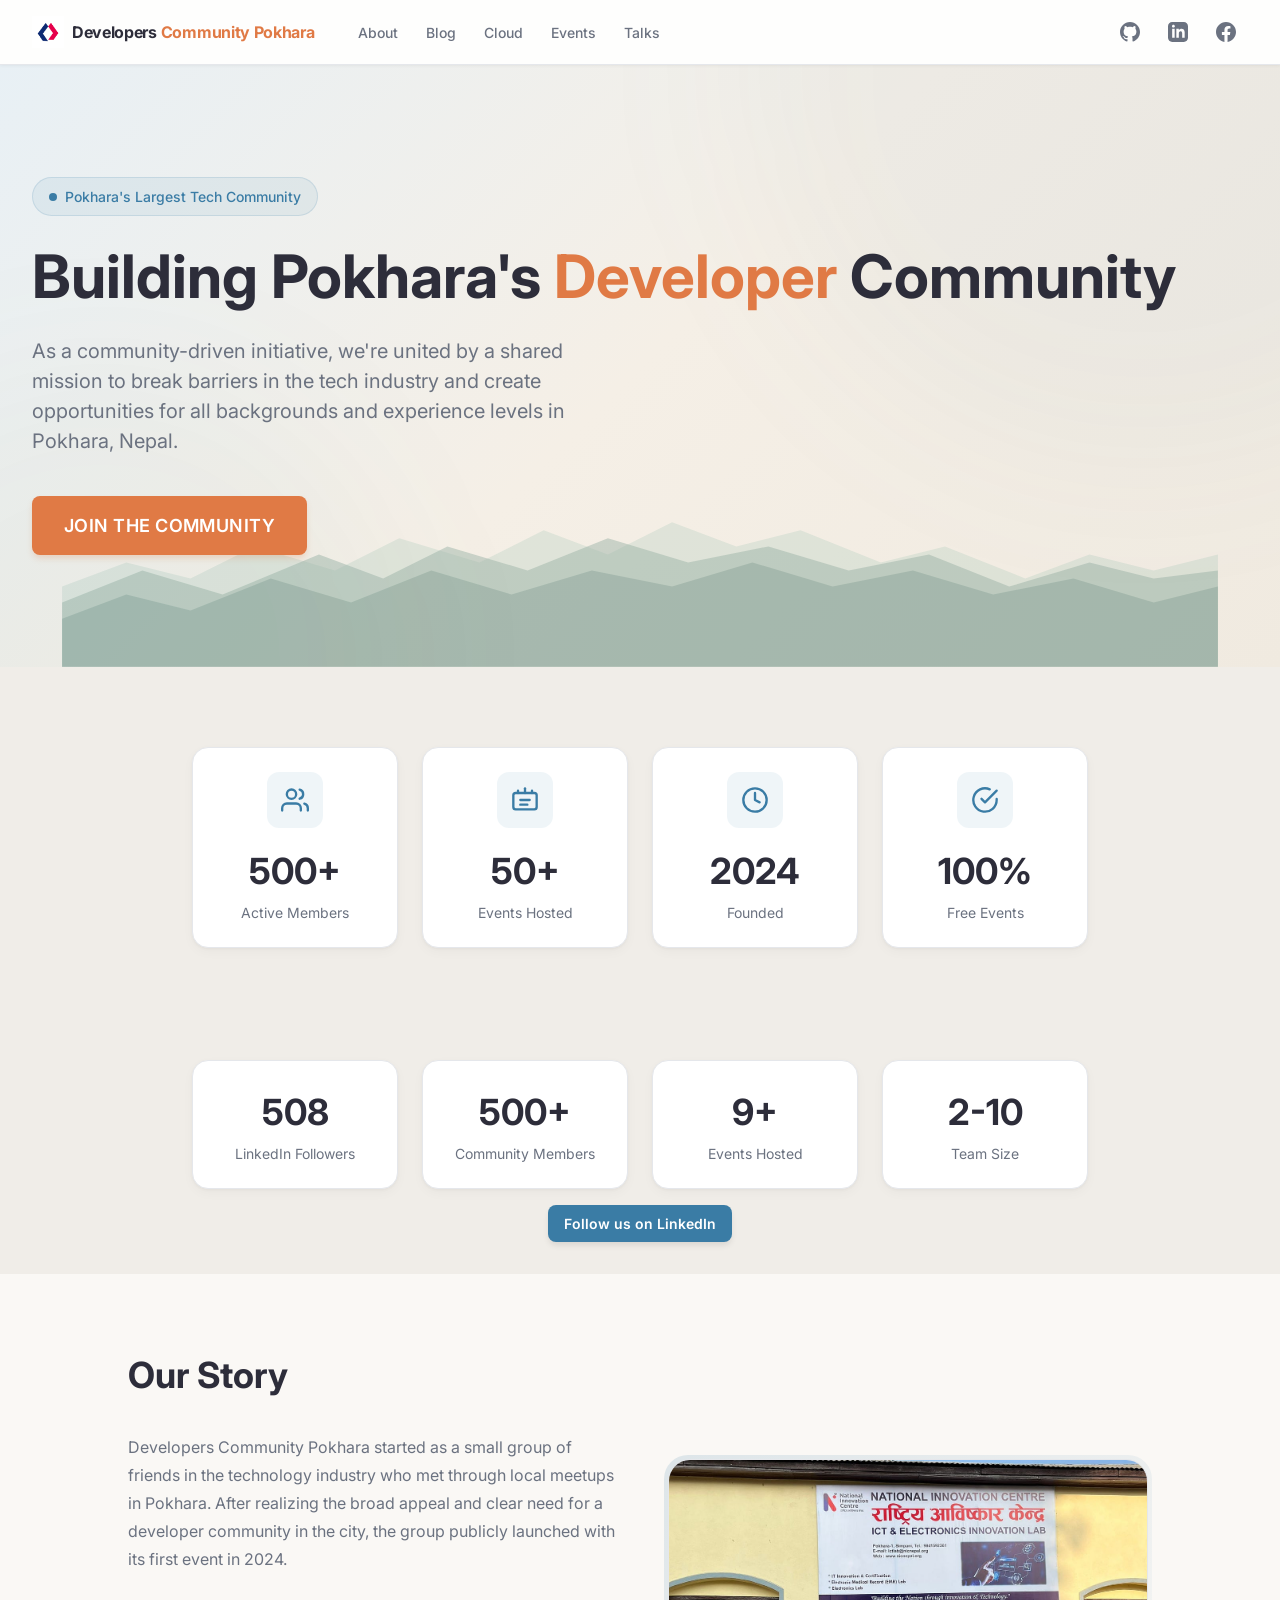
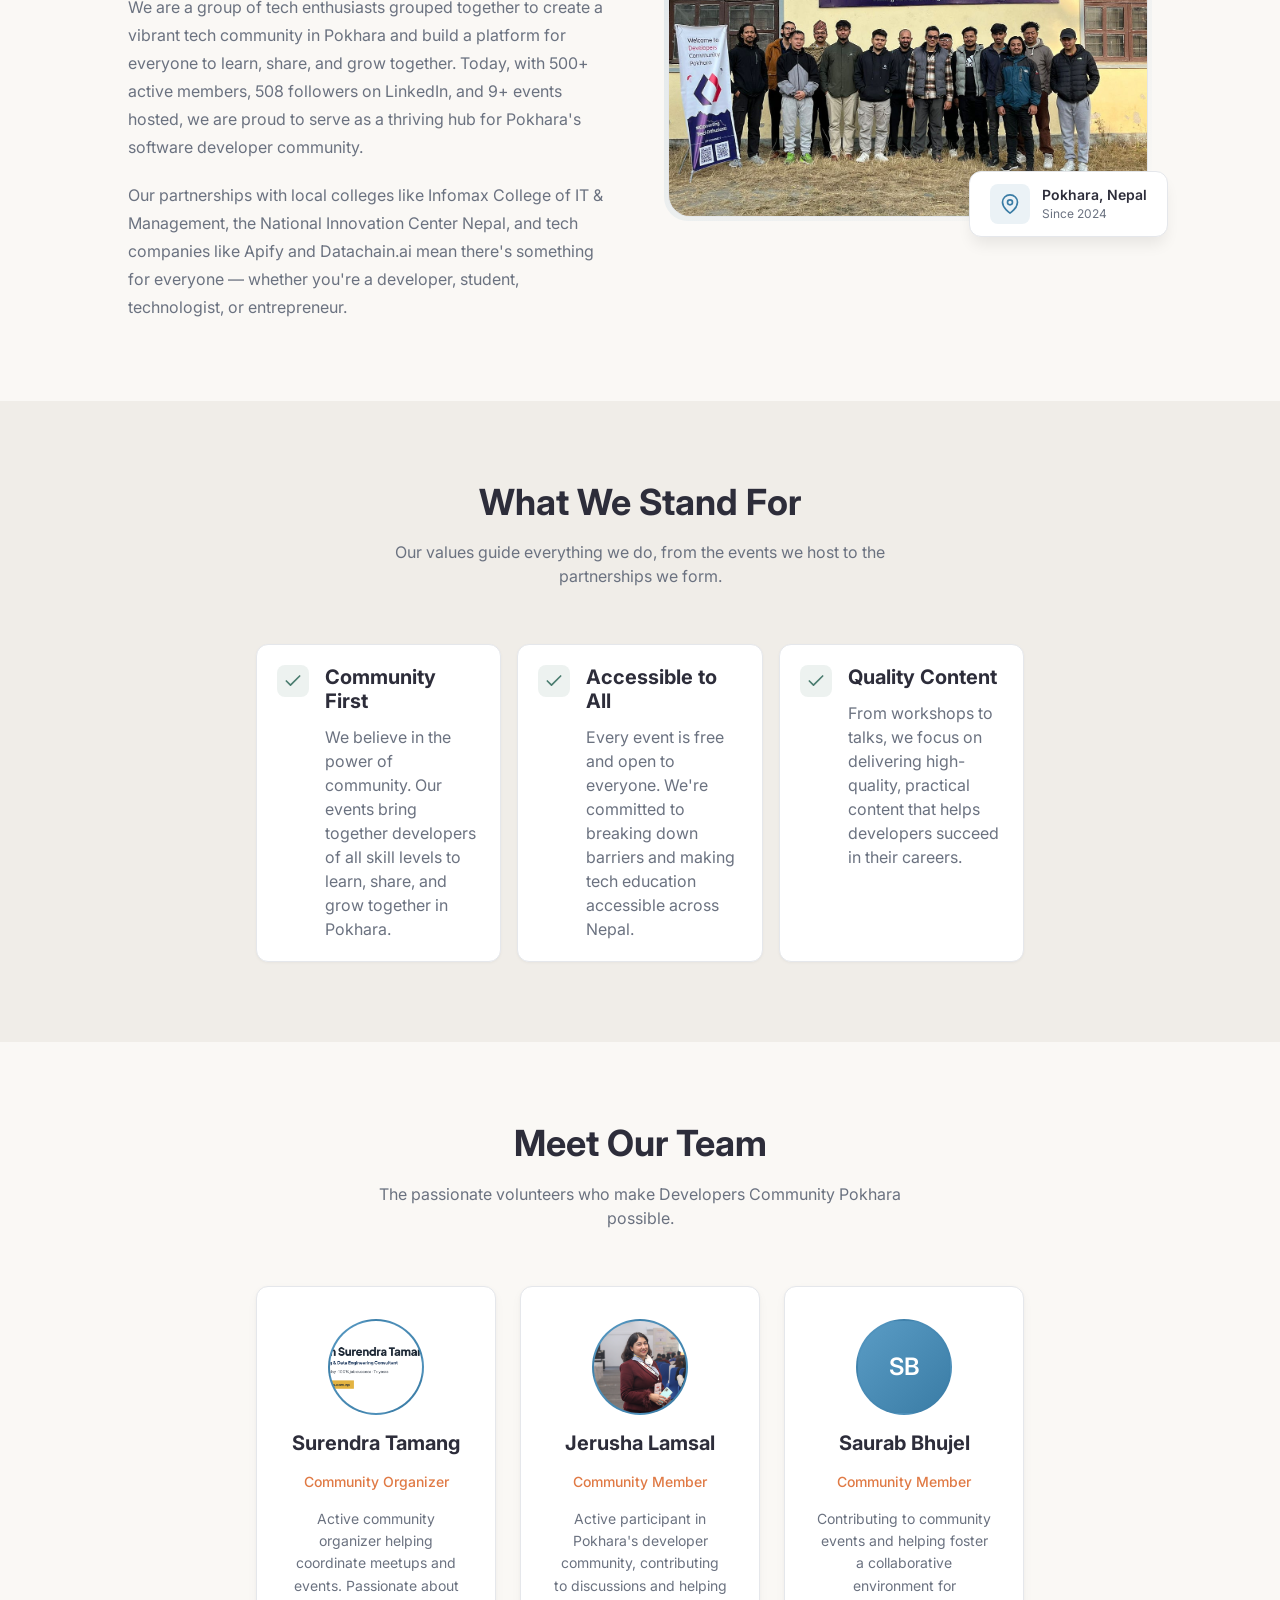
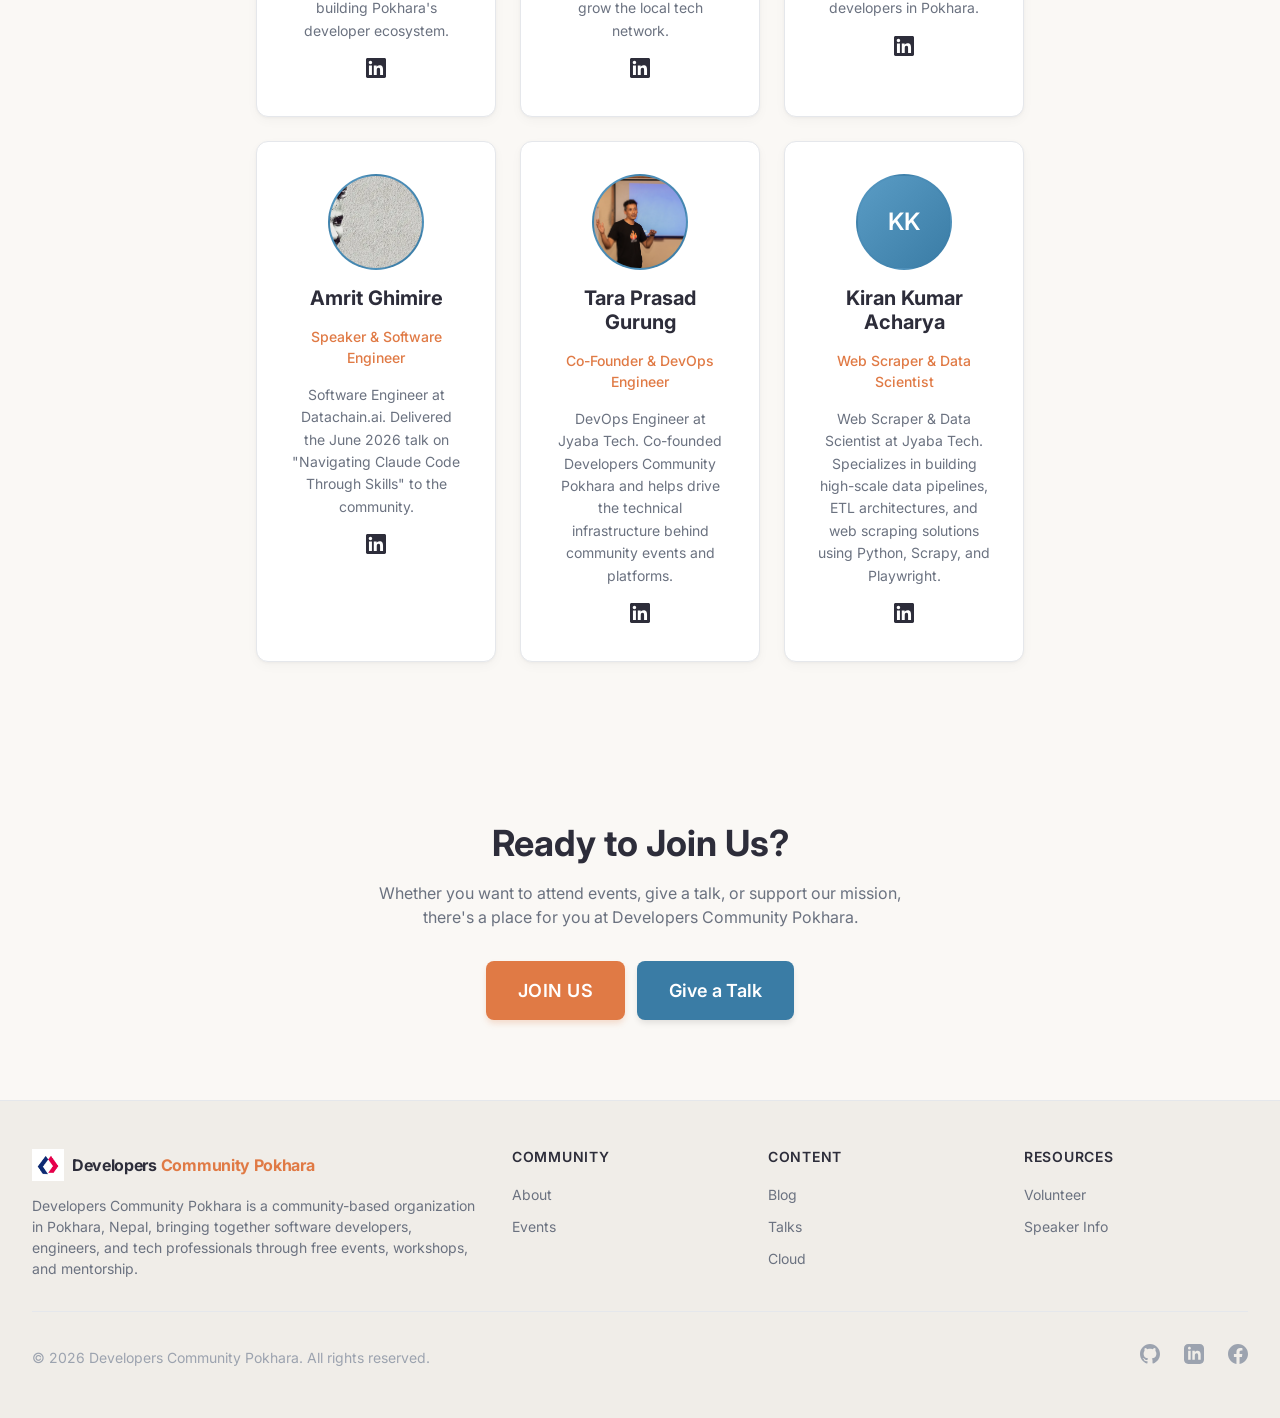
==== about.html @ b151d958 "Updated css and the event section" ====
<!DOCTYPE html>
<html lang="en">

<head>
  <meta charset="UTF-8">
  <meta name="viewport" content="width=device-width, initial-scale=1.0">
  <link rel="icon" type="image/png" href="images/developers community pokhara logo.png">
  <title>About | Developers Community Pokhara</title>
  <meta name="description"
    content="Learn about Developers Community Pokhara, a community for developers in Pokhara, Nepal. Meet the team behind free meetups, workshops, and mentorship programs.">
  <link rel="preconnect" href="https://fonts.googleapis.com">
  <link rel="preconnect" href="https://fonts.gstatic.com" crossorigin>
  <link rel="preconnect" href="https://images.unsplash.com">
  <link href="https://fonts.googleapis.com/css2?family=Inter:wght@400;500;600;700&display=swap" rel="stylesheet">
  <link rel="stylesheet" href="css/style.css">
</head>

<body>

  <!-- ===== HEADER ===== -->
  <header class="td-header td-header--sticky">
    <nav class="td-header__nav" aria-label="Main navigation">
      <div class="td-header__inner">
        <div class="td-header__left">
          <a class="td-header__brand" href=".">
            <span class="td-logo" style="font-size:1rem;gap:0.5em;--logo-text-color:#2D2D3A">
              <span class="td-logo__icon" style="width:32px;height:32px">
                <img src="images/developers community pokhara logo.png" alt="Developers Community Pokhara"
                  style="width:100%;height:100%;object-fit:contain" />
              </span>
              <span class="td-logo__wordmark">
                <span class="td-logo__brand">Developers</span>
                <span class="td-logo__devs">Community Pokhara</span>
              </span>
            </span>
          </a>
          <div class="td-header__desktop-links">
            <a class="td-header__link" href="about.html">About</a>
            <a class="td-header__link" href="blog.html">Blog</a>
            <a class="td-header__link" href="cloud-project.html">Cloud</a>
            <a class="td-header__link" href="events.html">Events</a>
            <a class="td-header__link" href="talks.html">Talks</a>
          </div>
        </div>
        <div class="td-header__right">
          <div class="td-header__actions">
            <a class="td-header__link" href="https://github.com/dev-community-pokhara" target="_blank"
              rel="noopener noreferrer">
              <svg viewBox="0 0 24 24" fill="currentColor" class="w-5 h-5">
                <path
                  d="M12 0c-6.626 0-12 5.373-12 12 0 5.302 3.438 9.8 8.207 11.387.599.111.793-.261.793-.577v-2.234c-3.338.726-4.033-1.416-4.033-1.416-.546-1.387-1.333-1.756-1.333-1.756-1.089-.745.083-.729.083-.729 1.205.084 1.839 1.237 1.839 1.237 1.07 1.834 2.807 1.304 3.492.997.107-.775.418-1.305.762-1.604-2.665-.305-5.467-1.334-5.467-5.931 0-1.311.469-2.381 1.236-3.221-.124-.303-.535-1.524.117-3.176 0 0 1.008-.322 3.301 1.23.957-.266 1.983-.399 3.003-.404 1.02.005 2.047.138 3.006.404 2.291-1.552 3.297-1.23 3.297-1.23.653 1.653.242 2.874.118 3.176.77.84 1.235 1.911 1.235 3.221 0 4.609-2.807 5.624-5.479 5.921.43.372.823 1.102.823 2.222v3.293c0 .319.192.694.801.576 4.765-1.589 8.199-6.086 8.199-11.386 0-6.627-5.373-12-12-12z">
                </path>
              </svg>
            </a>
            <a class="td-header__link" href="https://www.linkedin.com/company/developers-community-pokhara"
              target="_blank" rel="noopener noreferrer">
              <svg viewBox="0 0 24 24" fill="currentColor" class="w-5 h-5">
                <path
                  d="M19 0h-14c-2.761 0-5 2.239-5 5v14c0 2.761 2.239 5 5 5h14c2.762 0 5-2.239 5-5v-14c0-2.761-2.238-5-5-5zm-11 19h-3v-11h3v11zm-1.5-12.268c-.966 0-1.75-.79-1.75-1.764s.784-1.764 1.75-1.764 1.75.79 1.75 1.764-.783 1.764-1.75 1.764zm13.5 12.268h-3v-5.604c0-3.368-4-3.113-4 0v5.604h-3v-11h3v1.765c1.396-2.586 7-2.777 7 2.476v6.759z">
                </path>
              </svg>
            </a>
            <a class="td-header__link" href="https://www.facebook.com/groups/developerscommunityinpokhara"
              target="_blank" rel="noopener noreferrer">
              <svg viewBox="0 0 24 24" fill="currentColor" class="w-5 h-5">
                <path
                  d="M24 12.073c0-6.627-5.373-12-12-12s-12 5.373-12 12c0 5.99 4.388 10.954 10.125 11.854v-8.385H7.078v-3.47h3.047V9.43c0-3.007 1.792-4.669 4.533-4.669 1.312 0 2.686.235 2.686.235v2.953H15.83c-1.491 0-1.956.925-1.956 1.874v2.25h3.328l-.532 3.47h-2.796v8.385C19.612 23.027 24 18.062 24 12.073z">
                </path>
              </svg>
            </a>
          </div>
          <button class="td-header__hamburger" aria-label="Toggle menu" aria-expanded="false">
            <svg fill="none" viewBox="0 0 24 24" stroke="currentColor">
              <path stroke-linecap="round" stroke-linejoin="round" stroke-width="2" d="M4 6h16M4 12h16M4 18h16"></path>
            </svg>
          </button>
        </div>
      </div>
      <div class="td-header__mobile-menu">
        <div class="td-header__mobile-inner">
          <a class="td-header__link" href="about.html">About</a>
          <a class="td-header__link" href="blog.html">Blog</a>
          <a class="td-header__link" href="cloud-project.html">Cloud</a>
          <a class="td-header__link" href="events.html">Events</a>
          <a class="td-header__link" href="talks.html">Talks</a>
          <a class="td-header__link" href="https://github.com/dev-community-pokhara" target="_blank"
            rel="noopener noreferrer">
            <svg viewBox="0 0 24 24" fill="currentColor" class="w-5 h-5">
              <path
                d="M12 0c-6.626 0-12 5.373-12 12 0 5.302 3.438 9.8 8.207 11.387.599.111.793-.261.793-.577v-2.234c-3.338.726-4.033-1.416-4.033-1.416-.546-1.387-1.333-1.756-1.333-1.756-1.089-.745.083-.729.083-.729 1.205.084 1.839 1.237 1.839 1.237 1.07 1.834 2.807 1.304 3.492.997.107-.775.418-1.305.762-1.604-2.665-.305-5.467-1.334-5.467-5.931 0-1.311.469-2.381 1.236-3.221-.124-.303-.535-1.524.117-3.176 0 0 1.008-.322 3.301 1.23.957-.266 1.983-.399 3.003-.404 1.02.005 2.047.138 3.006.404 2.291-1.552 3.297-1.23 3.297-1.23.653 1.653.242 2.874.118 3.176.77.84 1.235 1.911 1.235 3.221 0 4.609-2.807 5.624-5.479 5.921.43.372.823 1.102.823 2.222v3.293c0 .319.192.694.801.576 4.765-1.589 8.199-6.086 8.199-11.386 0-6.627-5.373-12-12-12z">
              </path>
            </svg>
          </a>
          <a class="td-header__link" href="https://www.linkedin.com/company/developers-community-pokhara"
            target="_blank" rel="noopener noreferrer">
            <svg viewBox="0 0 24 24" fill="currentColor" class="w-5 h-5">
              <path
                d="M19 0h-14c-2.761 0-5 2.239-5 5v14c0 2.761 2.239 5 5 5h14c2.762 0 5-2.239 5-5v-14c0-2.761-2.238-5-5-5zm-11 19h-3v-11h3v11zm-1.5-12.268c-.966 0-1.75-.79-1.75-1.764s.784-1.764 1.75-1.764 1.75.79 1.75 1.764-.783 1.764-1.75 1.764zm13.5 12.268h-3v-5.604c0-3.368-4-3.113-4 0v5.604h-3v-11h3v1.765c1.396-2.586 7-2.777 7 2.476v6.759z">
              </path>
            </svg>
          </a>
          <a class="td-header__link" href="https://www.facebook.com/groups/developerscommunityinpokhara" target="_blank"
            rel="noopener noreferrer">
            <svg viewBox="0 0 24 24" fill="currentColor" class="w-5 h-5">
              <path
                d="M24 12.073c0-6.627-5.373-12-12-12s-12 5.373-12 12c0 5.99 4.388 10.954 10.125 11.854v-8.385H7.078v-3.47h3.047V9.43c0-3.007 1.792-4.669 4.533-4.669 1.312 0 2.686.235 2.686.235v2.953H15.83c-1.491 0-1.956.925-1.956 1.874v2.25h3.328l-.532 3.47h-2.796v8.385C19.612 23.027 24 18.062 24 12.073z">
              </path>
            </svg>
          </a>
        </div>
      </div>
    </nav>
  </header>

  <!-- ===== PAGE HERO ===== -->
  <section class="page-hero">
    <div class="page-hero__bg"></div>
    <div class="page-hero__mountain-art">
      <svg viewBox="0 0 1440 300" preserveAspectRatio="xMidYMax meet" xmlns="http://www.w3.org/2000/svg">
        <path
          d="M0,300 L0,200 L80,170 L160,190 L240,150 L340,180 L420,140 L520,170 L600,130 L680,160 L760,120 L840,150 L920,130 L1020,170 L1100,150 L1200,190 L1280,160 L1360,180 L1440,160 L1440,300 Z"
          fill="#8BB8A8" opacity="0.4" />
        <path
          d="M0,300 L0,220 L100,180 L200,210 L320,160 L400,190 L480,150 L580,180 L680,140 L780,170 L880,150 L980,180 L1080,160 L1180,200 L1280,170 L1360,190 L1440,180 L1440,300 Z"
          fill="#4A7C6F" opacity="0.5" />
        <path
          d="M0,300 L0,240 L80,210 L160,230 L260,190 L360,220 L460,180 L560,210 L660,180 L760,200 L860,170 L960,200 L1060,180 L1160,210 L1260,190 L1360,220 L1440,200 L1440,300 Z"
          fill="#3A6C5F" opacity="0.6" />
      </svg>
    </div>
    <div class="page-hero__glow"></div>
    <div class="page-hero__glow-2"></div>
    <div class="container">
      <div class="page-hero__content">
        <div class="page-hero__pill">
          <span class="page-hero__pill-dot"></span>
          <span class="page-hero__pill-text">Pokhara's Largest Tech Community</span>
        </div>
        <h1 class="page-hero__title">
          Building Pokhara's <span class="text-sunset">Developer</span> Community
        </h1>
        <p class="page-hero__desc">
          As a community-driven initiative, we're united by a shared mission to break barriers in the tech industry and
          create opportunities for all backgrounds and experience levels in Pokhara, Nepal.
        </p>
        <div class="hero__actions">
          <a href="#" class="td-button td-button--primary td-button--lg">Join the Community</a>
        </div>
      </div>
    </div>
  </section>

  <!-- ===== STATS SECTION ===== -->
  <section class="section section--alt">
    <div class="container">
      <div class="stats-grid">
        <div class="stat-card">
          <div class="stat-card__icon">
            <svg viewBox="0 0 24 24" fill="none" stroke="currentColor" stroke-width="2" stroke-linecap="round"
              stroke-linejoin="round">
              <path d="M17 21v-2a4 4 0 00-4-4H5a4 4 0 00-4 4v2" />
              <circle cx="9" cy="7" r="4" />
              <path d="M23 21v-2a4 4 0 00-3-3.87" />
              <path d="M16 3.13a4 4 0 010 7.75" />
            </svg>
          </div>
          <div class="stat-card__number">500+</div>
          <div class="stat-card__label">Active Members</div>
        </div>
        <div class="stat-card">
          <div class="stat-card__icon">
            <svg viewBox="0 0 24 24" fill="none" stroke="currentColor" stroke-width="2" stroke-linecap="round"
              stroke-linejoin="round">
              <rect x="2" y="6" width="20" height="14" rx="2" />
              <path d="M12 6V2" />
              <path d="M6 6V4" />
              <path d="M18 6V4" />
              <path d="M8 12h8" />
              <path d="M8 16h6" />
            </svg>
          </div>
          <div class="stat-card__number">50+</div>
          <div class="stat-card__label">Events Hosted</div>
        </div>
        <div class="stat-card">
          <div class="stat-card__icon">
            <svg viewBox="0 0 24 24" fill="none" stroke="currentColor" stroke-width="2" stroke-linecap="round"
              stroke-linejoin="round">
              <circle cx="12" cy="12" r="10" />
              <polyline points="12 6 12 12 16 14" />
            </svg>
          </div>
          <div class="stat-card__number">2024</div>
          <div class="stat-card__label">Founded</div>
        </div>
        <div class="stat-card">
          <div class="stat-card__icon">
            <svg viewBox="0 0 24 24" fill="none" stroke="currentColor" stroke-width="2" stroke-linecap="round"
              stroke-linejoin="round">
              <path d="M22 11.08V12a10 10 0 11-5.93-9.14" />
              <polyline points="22 4 12 14.01 9 11.01" />
            </svg>
          </div>
          <div class="stat-card__number">100%</div>
          <div class="stat-card__label">Free Events</div>
        </div>
      </div>
    </div>
  </section>

  <!-- ===== COMPANY INFO BAR ===== -->
  <section class="section section--alt" style="padding: 2rem 0;">
    <div class="container">
      <div class="stats-grid">
        <div class="stat-card">
          <div class="stat-card__number">508</div>
          <div class="stat-card__label">LinkedIn Followers</div>
        </div>
        <div class="stat-card">
          <div class="stat-card__number">500+</div>
          <div class="stat-card__label">Community Members</div>
        </div>
        <div class="stat-card">
          <div class="stat-card__number">9+</div>
          <div class="stat-card__label">Events Hosted</div>
        </div>
        <div class="stat-card">
          <div class="stat-card__number">2-10</div>
          <div class="stat-card__label">Team Size</div>
        </div>
      </div>
      <div class="text-center mt-4">
        <a href="https://www.linkedin.com/company/developers-community-pokhara" target="_blank"
          rel="noopener noreferrer" class="td-button td-button--secondary td-button--sm">Follow us on LinkedIn</a>
      </div>
    </div>
  </section>

  <!-- ===== OUR STORY SECTION ===== -->
  <section class="section">
    <div class="container">
      <div class="story-grid">
        <div class="story__text">
          <h2 class="section__title">Our Story</h2>
          <p>Developers Community Pokhara started as a small group of friends in the technology industry who met through
            local meetups in Pokhara. After realizing the broad appeal and clear need for a developer community in the
            city, the group publicly launched with its first event in 2024.</p>
          <p>We are a group of tech enthusiasts grouped together to create a vibrant tech community in Pokhara and build
            a platform for everyone to learn, share, and grow together. Today, with 500+ active members, 508 followers
            on LinkedIn, and 9+ events hosted, we are proud to serve as a thriving hub for Pokhara's software developer
            community.</p>
          <p>Our partnerships with local colleges like Infomax College of IT & Management, the National Innovation
            Center Nepal, and tech companies like Apify and Datachain.ai mean there's something for everyone — whether
            you're a developer, student, technologist, or entrepreneur.</p>
        </div>
        <div class="story__image-wrapper">
          <div class="story__image-box">
            <div class="story__image-inner">
              <img src="images/events/meetup-21-group.jpg" alt="Developers Community Pokhara community event"
                style="width:100%;height:100%;object-fit:cover" />
            </div>
          </div>
          <div class="story__badge">
            <div class="story__badge-icon">
              <svg viewBox="0 0 24 24" fill="none" stroke="currentColor" stroke-width="2" stroke-linecap="round"
                stroke-linejoin="round">
                <path d="M21 10c0 7-9 13-9 13s-9-6-9-13a9 9 0 0118 0z" />
                <circle cx="12" cy="10" r="3" />
              </svg>
            </div>
            <div>
              <div class="story__badge-title">Pokhara, Nepal</div>
              <div class="story__badge-sub">Since 2024</div>
            </div>
          </div>
        </div>
      </div>
    </div>
  </section>

  <!-- ===== WHAT WE STAND FOR ===== -->
  <section class="section section--alt">
    <div class="container">
      <div class="section__header text-center">
        <h2 class="section__title">What We Stand For</h2>
        <p class="section__subtitle">Our values guide everything we do, from the events we host to the partnerships we
          form.</p>
      </div>
      <div class="values-grid">
        <div class="value-card">
          <div class="value-card__check">
            <svg viewBox="0 0 24 24" fill="none" stroke="currentColor" stroke-width="2" stroke-linecap="round"
              stroke-linejoin="round">
              <polyline points="20 6 9 17 4 12" />
            </svg>
          </div>
          <div>
            <h3 class="feature-card__title">Community First</h3>
            <p class="value-card__text">We believe in the power of community. Our events bring together developers of
              all skill levels to learn, share, and grow together in Pokhara.</p>
          </div>
        </div>
        <div class="value-card">
          <div class="value-card__check">
            <svg viewBox="0 0 24 24" fill="none" stroke="currentColor" stroke-width="2" stroke-linecap="round"
              stroke-linejoin="round">
              <polyline points="20 6 9 17 4 12" />
            </svg>
          </div>
          <div>
            <h3 class="feature-card__title">Accessible to All</h3>
            <p class="value-card__text">Every event is free and open to everyone. We're committed to breaking down
              barriers and making tech education accessible across Nepal.</p>
          </div>
        </div>
        <div class="value-card">
          <div class="value-card__check">
            <svg viewBox="0 0 24 24" fill="none" stroke="currentColor" stroke-width="2" stroke-linecap="round"
              stroke-linejoin="round">
              <polyline points="20 6 9 17 4 12" />
            </svg>
          </div>
          <div>
            <h3 class="feature-card__title">Quality Content</h3>
            <p class="value-card__text">From workshops to talks, we focus on delivering high-quality, practical content
              that helps developers succeed in their careers.</p>
          </div>
        </div>
      </div>
    </div>
  </section>

  <!-- ===== MEET OUR TEAM ===== -->
  <section class="section">
    <div class="container">
      <div class="section__header text-center">
        <h2 class="section__title">Meet Our Team</h2>
        <p class="section__subtitle">The passionate volunteers who make Developers Community Pokhara possible.</p>
      </div>
      <div class="team-grid">
        <div class="team-card">
          <div class="team-card__avatar">
            <img src="images/team/surendra-tamang.png" alt="Surendra Tamang"
              style="width:100%;height:100%;object-fit:cover" />
          </div>
          <h3 class="team-card__name">Surendra Tamang</h3>
          <span class="team-card__role">Community Organizer</span>
          <p class="team-card__bio">Active community organizer helping coordinate meetups and events. Passionate about
            building Pokhara's developer ecosystem.</p>
          <a href="https://www.linkedin.com/company/developers-community-pokhara" target="_blank"
            rel="noopener noreferrer" aria-label="LinkedIn profile">
            <svg width="20" height="20" viewBox="0 0 24 24" fill="currentColor">
              <path
                d="M20.447 20.452h-3.554v-5.569c0-1.328-.027-3.037-1.852-3.037-1.853 0-2.136 1.445-2.136 2.939v5.667H9.351V9h3.414v1.561h.046c.477-.9 1.637-1.85 3.37-1.85 3.601 0 4.267 2.37 4.267 5.455v6.286zM5.337 7.433c-1.144 0-2.063-.926-2.063-2.065 0-1.138.92-2.063 2.063-2.063 1.14 0 2.064.925 2.064 2.063 0 1.139-.925 2.065-2.064 2.065zm1.782 13.019H3.555V9h3.564v11.452zM22.225 0H1.771C.792 0 0 .774 0 1.729v20.542C0 23.227.792 24 1.771 24h20.451C23.2 24 24 23.227 24 22.271V1.729C24 .774 23.2 0 22.222 0h.003z" />
            </svg>
          </a>
        </div>
        <div class="team-card">
          <div class="team-card__avatar">
            <img src="images/team/jerusha-lamsal.jpg" alt="Jerusha Lamsal"
              style="width:100%;height:100%;object-fit:cover" />
          </div>
          <h3 class="team-card__name">Jerusha Lamsal</h3>
          <span class="team-card__role">Community Member</span>
          <p class="team-card__bio">Active participant in Pokhara's developer community, contributing to discussions and
            helping grow the local tech network.</p>
          <a href="https://www.linkedin.com/company/developers-community-pokhara" target="_blank"
            rel="noopener noreferrer" aria-label="LinkedIn profile">
            <svg width="20" height="20" viewBox="0 0 24 24" fill="currentColor">
              <path
                d="M20.447 20.452h-3.554v-5.569c0-1.328-.027-3.037-1.852-3.037-1.853 0-2.136 1.445-2.136 2.939v5.667H9.351V9h3.414v1.561h.046c.477-.9 1.637-1.85 3.37-1.85 3.601 0 4.267 2.37 4.267 5.455v6.286zM5.337 7.433c-1.144 0-2.063-.926-2.063-2.065 0-1.138.92-2.063 2.063-2.063 1.14 0 2.064.925 2.064 2.063 0 1.139-.925 2.065-2.064 2.065zm1.782 13.019H3.555V9h3.564v11.452zM22.225 0H1.771C.792 0 0 .774 0 1.729v20.542C0 23.227.792 24 1.771 24h20.451C23.2 24 24 23.227 24 22.271V1.729C24 .774 23.2 0 22.222 0h.003z" />
            </svg>
          </a>
        </div>
        <div class="team-card">
          <div class="team-card__avatar">
            <span class="team-card__avatar-placeholder">SB</span>
          </div>
          <h3 class="team-card__name">Saurab Bhujel</h3>
          <span class="team-card__role">Community Member</span>
          <p class="team-card__bio">Contributing to community events and helping foster a collaborative environment for
            developers in Pokhara.</p>
          <a href="https://www.linkedin.com/company/developers-community-pokhara" target="_blank"
            rel="noopener noreferrer" aria-label="LinkedIn profile">
            <svg width="20" height="20" viewBox="0 0 24 24" fill="currentColor">
              <path
                d="M20.447 20.452h-3.554v-5.569c0-1.328-.027-3.037-1.852-3.037-1.853 0-2.136 1.445-2.136 2.939v5.667H9.351V9h3.414v1.561h.046c.477-.9 1.637-1.85 3.37-1.85 3.601 0 4.267 2.37 4.267 5.455v6.286zM5.337 7.433c-1.144 0-2.063-.926-2.063-2.065 0-1.138.92-2.063 2.063-2.063 1.14 0 2.064.925 2.064 2.063 0 1.139-.925 2.065-2.064 2.065zm1.782 13.019H3.555V9h3.564v11.452zM22.225 0H1.771C.792 0 0 .774 0 1.729v20.542C0 23.227.792 24 1.771 24h20.451C23.2 24 24 23.227 24 22.271V1.729C24 .774 23.2 0 22.222 0h.003z" />
            </svg>
          </a>
        </div>
        <div class="team-card">
          <div class="team-card__avatar">
            <img src="images/team/amrit-ghimire.webp" alt="Amrit Ghimire"
              style="width:100%;height:100%;object-fit:cover" />
          </div>
          <h3 class="team-card__name">Amrit Ghimire</h3>
          <span class="team-card__role">Speaker &amp; Software Engineer</span>
          <p class="team-card__bio">Software Engineer at Datachain.ai. Delivered the June 2026 talk on "Navigating
            Claude Code Through Skills" to the community.</p>
          <a href="https://np.linkedin.com/in/iamritghimire" target="_blank" rel="noopener noreferrer"
            aria-label="LinkedIn profile">
            <svg width="20" height="20" viewBox="0 0 24 24" fill="currentColor">
              <path
                d="M20.447 20.452h-3.554v-5.569c0-1.328-.027-3.037-1.852-3.037-1.853 0-2.136 1.445-2.136 2.939v5.667H9.351V9h3.414v1.561h.046c.477-.9 1.637-1.85 3.37-1.85 3.601 0 4.267 2.37 4.267 5.455v6.286zM5.337 7.433c-1.144 0-2.063-.926-2.063-2.065 0-1.138.92-2.063 2.063-2.063 1.14 0 2.064.925 2.064 2.063 0 1.139-.925 2.065-2.064 2.065zm1.782 13.019H3.555V9h3.564v11.452zM22.225 0H1.771C.792 0 0 .774 0 1.729v20.542C0 23.227.792 24 1.771 24h20.451C23.2 24 24 23.227 24 22.271V1.729C24 .774 23.2 0 22.222 0h.003z" />
            </svg>
          </a>
        </div>
        <div class="team-card">
          <div class="team-card__avatar">
            <img src="images/team/tara-gurung.png" alt="Tara Prasad Gurung"
              style="width:100%;height:100%;object-fit:cover" />
          </div>
          <h3 class="team-card__name">Tara Prasad Gurung</h3>
          <span class="team-card__role">Co-Founder &amp; DevOps Engineer</span>
          <p class="team-card__bio">DevOps Engineer at Jyaba Tech. Co-founded Developers Community Pokhara and helps
            drive the technical infrastructure behind community events and platforms.</p>
          <a href="https://www.linkedin.com/in/taragurung/" target="_blank" rel="noopener noreferrer"
            aria-label="LinkedIn profile">
            <svg width="20" height="20" viewBox="0 0 24 24" fill="currentColor">
              <path
                d="M20.447 20.452h-3.554v-5.569c0-1.328-.027-3.037-1.852-3.037-1.853 0-2.136 1.445-2.136 2.939v5.667H9.351V9h3.414v1.561h.046c.477-.9 1.637-1.85 3.37-1.85 3.601 0 4.267 2.37 4.267 5.455v6.286zM5.337 7.433c-1.144 0-2.063-.926-2.063-2.065 0-1.138.92-2.063 2.063-2.063 1.14 0 2.064.925 2.064 2.063 0 1.139-.925 2.065-2.064 2.065zm1.782 13.019H3.555V9h3.564v11.452zM22.225 0H1.771C.792 0 0 .774 0 1.729v20.542C0 23.227.792 24 1.771 24h20.451C23.2 24 24 23.227 24 22.271V1.729C24 .774 23.2 0 22.222 0h.003z" />
            </svg>
          </a>
        </div>
        <div class="team-card">
          <div class="team-card__avatar">
            <span class="team-card__avatar-placeholder">KK</span>
          </div>
          <h3 class="team-card__name">Kiran Kumar Acharya</h3>
          <span class="team-card__role">Web Scraper &amp; Data Scientist</span>
          <p class="team-card__bio">Web Scraper &amp; Data Scientist at Jyaba Tech. Specializes in building high-scale
            data pipelines, ETL architectures, and web scraping solutions using Python, Scrapy, and Playwright.</p>
          <a href="https://np.linkedin.com/in/kiran-kumar-acharya1" target="_blank" rel="noopener noreferrer"
            aria-label="LinkedIn profile">
            <svg width="20" height="20" viewBox="0 0 24 24" fill="currentColor">
              <path
                d="M20.447 20.452h-3.554v-5.569c0-1.328-.027-3.037-1.852-3.037-1.853 0-2.136 1.445-2.136 2.939v5.667H9.351V9h3.414v1.561h.046c.477-.9 1.637-1.85 3.37-1.85 3.601 0 4.267 2.37 4.267 5.455v6.286zM5.337 7.433c-1.144 0-2.063-.926-2.063-2.065 0-1.138.92-2.063 2.063-2.063 1.14 0 2.064.925 2.064 2.063 0 1.139-.925 2.065-2.064 2.065zm1.782 13.019H3.555V9h3.564v11.452zM22.225 0H1.771C.792 0 0 .774 0 1.729v20.542C0 23.227.792 24 1.771 24h20.451C23.2 24 24 23.227 24 22.271V1.729C24 .774 23.2 0 22.222 0h.003z" />
            </svg>
          </a>
        </div>
      </div>
    </div>
  </section>

  <!-- ===== CTA SECTION ===== -->
  <section class="section">
    <div class="container text-center">
      <h2 class="section__title">Ready to Join Us?</h2>
      <p class="section__subtitle" style="margin-bottom: 2rem;">Whether you want to attend events, give a talk, or
        support our mission, there's a place for you at Developers Community Pokhara.</p>
      <div class="hero__actions" style="justify-content: center;">
        <a href="#" class="td-button td-button--primary td-button--lg">Join Us</a>
        <a href="#" class="td-button td-button--secondary td-button--lg">Give a Talk</a>
      </div>
    </div>
  </section>

  <!-- ===== FOOTER ===== -->
  <footer class="td-footer">
    <div class="td-footer__container">
      <div class="td-footer__grid">
        <div>
          <span class="td-logo" style="font-size:1rem;gap:0.5em;--logo-text-color:#2D2D3A">
            <span class="td-logo__icon" style="width:32px;height:32px">
              <img src="images/developers community pokhara logo.png" alt="Developers Community Pokhara"
                style="width:100%;height:100%;object-fit:contain" />
            </span>
            <span class="td-logo__wordmark">
              <span class="td-logo__brand">Developers</span>
              <span class="td-logo__devs">Community Pokhara</span>
            </span>
          </span>
          <p class="td-footer__description">
            Developers Community Pokhara is a community-based organization in Pokhara, Nepal, bringing together software
            developers, engineers, and tech professionals through free events, workshops, and mentorship.
          </p>
        </div>
        <div class="td-footer__link-group">
          <h3>Community</h3>
          <ul>
            <li><a href="about.html">About</a></li>
            <li><a href="events.html">Events</a></li>
          </ul>
        </div>
        <div class="td-footer__link-group">
          <h3>Content</h3>
          <ul>
            <li><a href="blog.html">Blog</a></li>
            <li><a href="talks.html">Talks</a></li>
            <li><a href="cloud-project.html">Cloud</a></li>
          </ul>
        </div>
        <div class="td-footer__link-group">
          <h3>Resources</h3>
          <ul>
            <li><a href="about.html">Volunteer</a></li>
            <li><a href="talks.html">Speaker Info</a></li>
          </ul>
        </div>
      </div>
      <div class="td-footer__bottom">
        <p class="td-footer__copyright">&copy; 2026 Developers Community Pokhara. All rights reserved.</p>
        <div class="td-footer__socials">
          <a class="td-footer__social-link" href="https://github.com/dev-community-pokhara" target="_blank"
            rel="noopener noreferrer" aria-label="GitHub">
            <svg viewBox="0 0 24 24" fill="currentColor">
              <path
                d="M12 0c-6.626 0-12 5.373-12 12 0 5.302 3.438 9.8 8.207 11.387.599.111.793-.261.793-.577v-2.234c-3.338.726-4.033-1.416-4.033-1.416-.546-1.387-1.333-1.756-1.333-1.756-1.089-.745.083-.729.083-.729 1.205.084 1.839 1.237 1.839 1.237 1.07 1.834 2.807 1.304 3.492.997.107-.775.418-1.305.762-1.604-2.665-.305-5.467-1.334-5.467-5.931 0-1.311.469-2.381 1.236-3.221-.124-.303-.535-1.524.117-3.176 0 0 1.008-.322 3.301 1.23.957-.266 1.983-.399 3.003-.404 1.02.005 2.047.138 3.006.404 2.291-1.552 3.297-1.23 3.297-1.23.653 1.653.242 2.874.118 3.176.77.84 1.235 1.911 1.235 3.221 0 4.609-2.807 5.624-5.479 5.921.43.372.823 1.102.823 2.222v3.293c0 .319.192.694.801.576 4.765-1.589 8.199-6.086 8.199-11.386 0-6.627-5.373-12-12-12z">
              </path>
            </svg>
          </a>
          <a class="td-footer__social-link" href="https://www.linkedin.com/company/developers-community-pokhara"
            target="_blank" rel="noopener noreferrer" aria-label="LinkedIn">
            <svg viewBox="0 0 24 24" fill="currentColor">
              <path
                d="M19 0h-14c-2.761 0-5 2.239-5 5v14c0 2.761 2.239 5 5 5h14c2.762 0 5-2.239 5-5v-14c0-2.761-2.238-5-5-5zm-11 19h-3v-11h3v11zm-1.5-12.268c-.966 0-1.75-.79-1.75-1.764s.784-1.764 1.75-1.764 1.75.79 1.75 1.764-.783 1.764-1.75 1.764zm13.5 12.268h-3v-5.604c0-3.368-4-3.113-4 0v5.604h-3v-11h3v1.765c1.396-2.586 7-2.777 7 2.476v6.759z">
              </path>
            </svg>
          </a>
          <a class="td-footer__social-link" href="https://www.facebook.com/groups/developerscommunityinpokhara"
            target="_blank" rel="noopener noreferrer" aria-label="Facebook">
            <svg viewBox="0 0 24 24" fill="currentColor">
              <path
                d="M24 12.073c0-6.627-5.373-12-12-12s-12 5.373-12 12c0 5.99 4.388 10.954 10.125 11.854v-8.385H7.078v-3.47h3.047V9.43c0-3.007 1.792-4.669 4.533-4.669 1.312 0 2.686.235 2.686.235v2.953H15.83c-1.491 0-1.956.925-1.956 1.874v2.25h3.328l-.532 3.47h-2.796v8.385C19.612 23.027 24 18.062 24 12.073z">
              </path>
            </svg>
          </a>
        </div>
      </div>
    </div>
  </footer>

  <script>
    document.querySelector('.td-header__hamburger')?.addEventListener('click', function () {
      const menu = document.querySelector('.td-header__mobile-menu');
      const expanded = this.getAttribute('aria-expanded') === 'true';
      this.setAttribute('aria-expanded', !expanded);
      menu.classList.toggle('td-header__mobile-menu--open');
    });
  </script>

</body>

</html>
---- css/style.css ----
﻿/* ============================================   Developers Community Pokhara â€” Light Design System   Theme: Pokhara â€” Lake City / Himalayan Gateway   ============================================ */
/* --- CSS Variables (Light Theme) --- */
:root {
  --bg: #FAF8F5;
  --bg-alt: #F0EDE8;
  --text-primary: #2D2D3A;
  --text-secondary: #6B7280;
  --text-muted: #9CA3AF;
  --lake: #3A7CA5;
  --lake-light: #5A9CC5;
  --lake-dark: #2A5C85;
  --sunset: #E07A45;
  --sunset-light: #F09A65;
  --sunset-dark: #C06030;
  --mountain: #4A7C6F;
  --mountain-light: #6BA08A;
  --mountain-dark: #3A6C5F;
  --white: #FFFFFF;
  --card-bg: #FFFFFF;
  --border: #E5E7EB;
  --gray-100: #F3F4F6;
  --gray-200: #E5E7EB;
  --gray-300: #D1D5DB;
  --gray-400: #9CA3AF;
  --gray-500: #6B7280;
  --gray-600: #4B5563;
  --gray-700: #374151;
  --gray-800: #1F2937;
  --gray-900: #111827;
  --font-family: 'Inter', -apple-system, BlinkMacSystemFont, 'Segoe UI', Roboto, sans-serif;
  --max-width: 80rem;
  --header-height: 4rem;
}

/* --- Reset & Base --- */
*,
*::before,
*::after {
  margin: 0;
  padding: 0;
  box-sizing: border-box;
}

html {
  scroll-behavior: smooth;
}

body {
  font-family: var(--font-family);
  -webkit-font-smoothing: antialiased;
  -moz-osx-font-smoothing: grayscale;
  background: var(--bg);
  color: var(--text-primary);
  min-height: 100vh;
  line-height: 1.5;
}

img {
  max-width: 100%;
  height: auto;
  display: block;
}

a {
  color: inherit;
  text-decoration: none;
}

ul {
  list-style: none;
}

.container {
  max-width: var(--max-width);
  margin: 0 auto;
  padding: 0 1rem;
}

@media (min-width: 640px) {
  .container {
    padding: 0 1.5rem;
  }
}

@media (min-width: 1024px) {
  .container {
    padding: 0 2rem;
  }
}

/* --- Typography --- */
h1,
h2,
h3,
h4,
h5,
h6 {
  font-weight: 700;
  line-height: 1.2;
}

.text-lake {
  color: var(--lake);
}

.text-sunset {
  color: var(--sunset);
}

.text-mountain {
  color: var(--mountain);
}

.text-primary {
  color: var(--text-primary);
}

.text-secondary {
  color: var(--text-secondary);
}

.text-muted {
  color: var(--text-muted);
}

.text-center {
  text-align: center;
}

.font-bold {
  font-weight: 700;
}

.font-semibold {
  font-weight: 600;
}

.font-medium {
  font-weight: 500;
}

/* ============================================   TD Logo   ============================================ */
.td-logo {
  display: inline-flex;
  align-items: center;
  text-decoration: none;
  color: inherit;
  transition: opacity 0.15s ease;
  gap: 0.5em;
}

a.td-logo:hover {
  opacity: 0.9;
}

.td-logo__icon {
  display: flex;
  align-items: center;
  justify-content: center;
  flex-shrink: 0;
}

.td-logo__icon svg {
  width: 100%;
  height: 100%;
}

.td-logo__wordmark {
  display: inline-flex;
  gap: 0.25em;
  font-weight: 700;
  letter-spacing: -0.02em;
  white-space: nowrap;
}

.td-logo__brand {
  color: var(--text-primary);
}

.td-logo__devs {
  color: var(--sunset);
}

.td-logo--dark .td-logo__brand {
  color: var(--white);
}

/* ============================================   Header   ============================================ */
.td-header {
  background: rgba(255, 255, 255, 0.8);
  backdrop-filter: blur(24px);
  -webkit-backdrop-filter: blur(24px);
  border-bottom: 1px solid var(--border);
  box-shadow: 0 1px 3px 0 rgba(0, 0, 0, 0.05);
}

.td-header--sticky {
  position: sticky;
  top: 0;
  z-index: 50;
}

.td-header__nav {
  max-width: var(--max-width);
  margin: 0 auto;
  padding: 0 1rem;
}

@media (min-width: 640px) {
  .td-header__nav {
    padding: 0 1.5rem;
  }
}

@media (min-width: 1024px) {
  .td-header__nav {
    padding: 0 2rem;
  }
}

.td-header__inner {
  display: flex;
  justify-content: space-between;
  height: var(--header-height);
}

.td-header__left {
  display: flex;
  align-items: center;
  gap: 2rem;
}

.td-header__brand {
  display: flex;
  align-items: center;
  text-decoration: none;
}

.td-header__desktop-links {
  display: none;
  align-items: center;
  gap: 0.25rem;
}

@media (min-width: 768px) {
  .td-header__desktop-links {
    display: flex;
  }
}

.td-header__link {
  display: flex;
  align-items: center;
  gap: 0.5rem;
  padding: 0.5rem 0.75rem;
  border-radius: 0.5rem;
  font-size: 0.875rem;
  font-weight: 500;
  color: var(--text-secondary);
  text-decoration: none;
  transition: background-color 0.15s ease, color 0.15s ease;
}

.td-header__link:hover {
  background-color: var(--gray-100);
  color: var(--lake);
}

.td-header__link svg {
  width: 1.25rem;
  height: 1.25rem;
}

.td-header__right {
  display: flex;
  align-items: center;
  gap: 1rem;
}

.td-header__actions {
  display: none;
  align-items: center;
  gap: 0.25rem;
}

@media (min-width: 768px) {
  .td-header__actions {
    display: flex;
  }
}

.td-header__hamburger {
  display: flex;
  padding: 0.5rem;
  border-radius: 0.5rem;
  color: var(--text-secondary);
  background: none;
  border: none;
  cursor: pointer;
}

.td-header__hamburger:hover {
  background-color: var(--gray-100);
}

@media (min-width: 768px) {
  .td-header__hamburger {
    display: none;
  }
}

.td-header__hamburger svg {
  width: 1.5rem;
  height: 1.5rem;
}

.td-header__mobile-menu {
  display: none;
  padding: 1rem 0;
  border-top: 1px solid var(--border);
}

.td-header__mobile-menu--open {
  display: block;
}

@media (min-width: 768px) {
  .td-header__mobile-menu {
    display: none !important;
  }
}

.td-header__mobile-inner {
  display: flex;
  flex-direction: column;
  gap: 0.25rem;
}

/* ============================================   Buttons   ============================================ */
.td-button {
  display: inline-flex;
  align-items: center;
  justify-content: center;
  gap: 0.5rem;
  font-weight: 600;
  border-radius: 0.5rem;
  transition: all 0.15s ease;
  white-space: nowrap;
  text-decoration: none;
  cursor: pointer;
  border: none;
  font-family: inherit;
}

.td-button:focus {
  outline: none;
  box-shadow: 0 0 0 2px var(--white), 0 0 0 4px var(--sunset);
}

.td-button:disabled,
.td-button--loading {
  opacity: 0.6;
  cursor: not-allowed;
}

.td-button--sm {
  padding: 0.5rem 1rem;
  font-size: 0.875rem;
}

.td-button--md {
  padding: 0.75rem 1.5rem;
  font-size: 1rem;
}

.td-button--lg {
  padding: 1rem 2rem;
  font-size: 1.125rem;
}

.td-button--primary {
  background: var(--sunset);
  color: var(--white);
  text-transform: uppercase;
  letter-spacing: 0.025em;
  box-shadow: 0 4px 6px -1px rgba(224, 122, 69, 0.25);
}

.td-button--primary:hover:not(:disabled):not(.td-button--loading) {
  background: var(--sunset-light);
  transform: translateY(-1px);
  box-shadow: 0 6px 10px -2px rgba(224, 122, 69, 0.3);
}

.td-button--primary:active:not(:disabled):not(.td-button--loading) {
  background: var(--sunset-dark);
  transform: translateY(0);
}

.td-button--secondary {
  background: var(--lake);
  color: var(--white);
  box-shadow: 0 4px 6px -1px rgba(0, 0, 0, 0.1);
}

.td-button--secondary:hover:not(:disabled):not(.td-button--loading) {
  background: var(--lake-light);
  transform: translateY(-1px);
  box-shadow: 0 10px 15px -3px rgba(0, 0, 0, 0.1);
}

.td-button--ghost {
  background: transparent;
  color: currentColor;
  box-shadow: none;
  border: 1px solid currentColor;
  opacity: 0.8;
}

.td-button--ghost:hover:not(:disabled):not(.td-button--loading) {
  background: rgba(0, 0, 0, 0.05);
  opacity: 1;
}

/* ============================================   Hero Section â€” Pokhara Edition   ============================================ */
.hero {
  position: relative;
  overflow: hidden;
  min-height: 85vh;
  display: flex;
  align-items: center;
}

.hero__bg {
  position: absolute;
  inset: 0;
  background: linear-gradient(135deg, #E8F0F5 0%, #F5EFE6 40%, #FAF6F0 70%, #F0EAE0 100%);
}

.hero__glow {
  position: absolute;
  top: 0;
  right: 0;
  width: 40rem;
  height: 40rem;
  background: rgba(58, 124, 165, 0.04);
  border-radius: 50%;
  filter: blur(80px);
  transform: translateY(-20%) translateX(20%);
  pointer-events: none;
}

.hero__content {
  position: relative;
  width: 90%;
  padding: 5rem 0 5rem;
}

@media (min-width: 768px) {
  .hero__content {
    padding: 6rem 0 6rem;
  }
}

.hero__inner {
  display: flex;
  flex-direction: column;
  gap: 3rem;
}

@media (min-width: 768px) {
  .hero__inner {
    flex-direction: row;
    align-items: center;
    gap: 4rem;
  }
}

.hero__text-col {
  flex: 1;
}

.hero__text-inner {
  max-width: 36rem;
  margin: 0 auto;
}

@media (min-width: 768px) {
  .hero__text-inner {
    margin: 0;
  }
}

.hero__image-col {
  flex: 1;
  display: flex;
  justify-content: center;
  align-items: center;
}

.hero__image-col img {
  width: 100%;
  max-width: 28rem;
  height: auto;
  border-radius: 1.25rem;
  box-shadow: 0 20px 48px rgba(0, 0, 0, 0.07), 0 8px 24px rgba(0, 0, 0, 0.04);
}

@media (min-width: 768px) {
  .hero__image-col img {
    max-width: 100%;
  }
}

.hero__title {
  font-size: 2.25rem;
  font-weight: 700;
  color: var(--text-primary);
  margin-top: 1.5rem;
  line-height: 1.15;
}

@media (min-width: 768px) {
  .hero__title {
    font-size: 3rem;
  }
}

@media (min-width: 1024px) {
  .hero__title {
    font-size: 3.75rem;
  }
}

.hero__subtitle {
  font-size: 1.125rem;
  color: var(--text-secondary);
  margin-top: 0.75rem;
  line-height: 1.6;
}

@media (min-width: 768px) {
  .hero__subtitle {
    font-size: 1.25rem;
  }
}

.hero__actions {
  margin-top: 2rem;
  display: flex;
  flex-direction: column;
  gap: 0.75rem;
}

@media (min-width: 640px) {
  .hero__actions {
    flex-direction: row;
  }
}

/* --- Section Styles --- */
.section {
  padding: 4rem 0;
}

@media (min-width: 768px) {
  .section {
    padding: 5rem 0;
  }
}

.section--alt {
  background: var(--bg-alt);
}

.section__title {
  font-size: 1.875rem;
  font-weight: 700;
  color: var(--text-primary);
  margin-bottom: 1rem;
}

@media (min-width: 768px) {
  .section__title {
    font-size: 2.25rem;
  }
}

.section__subtitle {
  color: var(--text-secondary);
  max-width: 36rem;
  margin: 0 auto;
}

.section__header {
  margin-bottom: 3.5rem;
}

/* --- Stats Grid --- */
.stats-grid {
  display: grid;
  grid-template-columns: repeat(2, 1fr);
  gap: 1.5rem;
  max-width: 56rem;
  margin: 0 auto;
}

@media (min-width: 768px) {
  .stats-grid {
    grid-template-columns: repeat(4, 1fr);
  }
}

.stat-card {
  text-align: center;
  padding: 1.5rem;
  background: var(--card-bg);
  border-radius: 1rem;
  border: 1px solid var(--border);
  box-shadow: 0 1px 3px rgba(0, 0, 0, 0.04), 0 4px 12px rgba(0, 0, 0, 0.03);
  transition: all 0.2s ease;
}

.stat-card:hover {
  border-color: var(--lake-light);
  transform: translateY(-2px);
  box-shadow: 0 8px 24px rgba(58, 124, 165, 0.08);
}

.stat-card__icon {
  width: 3.5rem;
  height: 3.5rem;
  background: rgba(58, 124, 165, 0.08);
  border-radius: 0.75rem;
  display: flex;
  align-items: center;
  justify-content: center;
  color: var(--lake);
  margin: 0 auto 1rem;
}

.stat-card__icon svg {
  width: 1.75rem;
  height: 1.75rem;
}

.stat-card__number {
  font-size: 1.875rem;
  font-weight: 700;
  color: var(--text-primary);
  margin-bottom: 0.25rem;
}

@media (min-width: 768px) {
  .stat-card__number {
    font-size: 2.25rem;
  }
}

.stat-card__label {
  color: var(--text-secondary);
  font-size: 0.875rem;
}

/* --- Features Grid --- */
.features-grid {
  display: grid;
  gap: 2rem;
  max-width: 48rem;
  margin: 0 auto;
}

@media (min-width: 768px) {
  .features-grid {
    grid-template-columns: repeat(3, 1fr);
  }
}

.feature-card {
  background: var(--card-bg);
  padding: 2rem;
  border-radius: 1rem;
  border: 1px solid var(--border);
  box-shadow: 0 1px 3px rgba(0, 0, 0, 0.04), 0 4px 12px rgba(0, 0, 0, 0.03);
  transition: all 0.2s ease;
}

.feature-card:hover {
  border-color: var(--lake-light);
  box-shadow: 0 8px 24px rgba(58, 124, 165, 0.08);
  transform: translateY(-2px);
}

.feature-card__icon {
  width: 3rem;
  height: 3rem;
  background: rgba(58, 124, 165, 0.08);
  border-radius: 0.75rem;
  display: flex;
  align-items: center;
  justify-content: center;
  color: var(--lake);
  margin-bottom: 1.5rem;
  transition: background 0.2s;
}

.feature-card:hover .feature-card__icon {
  background: rgba(58, 124, 165, 0.15);
}

.feature-card__icon span {
  font-size: 1.25rem;
  font-weight: 700;
}

.feature-card__title {
  font-size: 1.25rem;
  font-weight: 700;
  color: var(--text-primary);
  margin-bottom: 0.75rem;
}

.feature-card__text {
  color: var(--text-secondary);
  line-height: 1.625;
}

/* --- Page Hero (inner pages) --- */
.page-hero {
  position: relative;
  overflow: hidden;
}

.page-hero__bg {
  position: absolute;
  inset: 0;
  background: linear-gradient(135deg, #E8F0F5 0%, #F5EFE6 50%, #F0EAE0 100%);
}

.page-hero__mountain-art {
  position: absolute;
  bottom: 0;
  left: 0;
  right: 0;
  height: 40%;
  pointer-events: none;
  opacity: 0.5;
}

.page-hero__mountain-art svg {
  width: 100%;
  height: 100%;
  display: block;
}

.page-hero__glow {
  position: absolute;
  top: 0;
  right: 0;
  width: 50rem;
  height: 50rem;
  background: rgba(58, 124, 165, 0.04);
  border-radius: 50%;
  filter: blur(80px);
  transform: translateY(-50%) translateX(33%);
}

.page-hero__glow-2 {
  position: absolute;
  bottom: 0;
  left: 0;
  width: 37.5rem;
  height: 37.5rem;
  background: rgba(74, 124, 111, 0.03);
  border-radius: 50%;
  filter: blur(80px);
  transform: translateY(50%) translateX(-33%);
}

.page-hero__content {
  position: relative;
  padding: 5rem 0 7rem;
}

@media (min-width: 768px) {
  .page-hero__content {
    padding: 7rem 0;
  }
}

.page-hero__pill {
  display: inline-flex;
  align-items: center;
  gap: 0.5rem;
  padding: 0.5rem 1rem;
  background: rgba(58, 124, 165, 0.08);
  border: 1px solid rgba(58, 124, 165, 0.15);
  border-radius: 9999px;
  margin-bottom: 1.5rem;
}

.page-hero__pill-dot {
  width: 0.5rem;
  height: 0.5rem;
  background: var(--lake);
  border-radius: 50%;
}

.page-hero__pill-text {
  color: var(--lake);
  font-size: 0.875rem;
  font-weight: 500;
}

.page-hero__title {
  font-size: 2.25rem;
  font-weight: 700;
  color: var(--text-primary);
  margin-bottom: 1.5rem;
  line-height: 1.2;
}

@media (min-width: 768px) {
  .page-hero__title {
    font-size: 3.75rem;
  }
}

.page-hero__desc {
  font-size: 1.125rem;
  color: var(--text-secondary);
  margin-bottom: 2.5rem;
  max-width: 36rem;
}

@media (min-width: 768px) {
  .page-hero__desc {
    font-size: 1.25rem;
  }
}

/* --- Values / Impact Grid --- */
.values-grid {
  display: grid;
  gap: 1rem;
  max-width: 48rem;
  margin: 0 auto;
}

@media (min-width: 768px) {
  .values-grid {
    grid-template-columns: repeat(2, 1fr);
  }
}

@media (min-width: 1024px) {
  .values-grid {
    grid-template-columns: repeat(3, 1fr);
  }
}

.value-card {
  padding: 1.25rem;
  background: var(--card-bg);
  border-radius: 0.75rem;
  border: 1px solid var(--border);
  box-shadow: 0 1px 3px rgba(0, 0, 0, 0.04);
  display: flex;
  align-items: flex-start;
  gap: 1rem;
}

.value-card__check {
  flex-shrink: 0;
  width: 2rem;
  height: 2rem;
  background: rgba(74, 124, 111, 0.1);
  border-radius: 0.5rem;
  display: flex;
  align-items: center;
  justify-content: center;
  color: var(--mountain);
}

.value-card__check svg {
  width: 1.25rem;
  height: 1.25rem;
}

.value-card__text {
  color: var(--text-secondary);
  line-height: 1.5;
}

/* --- Sponsor Benefits --- */
.benefits-grid {
  display: grid;
  gap: 1.5rem;
  max-width: 48rem;
  margin: 0 auto;
}

@media (min-width: 768px) {
  .benefits-grid {
    grid-template-columns: repeat(2, 1fr);
  }
}

.benefit-card {
  padding: 2rem;
  background: var(--card-bg);
  border-radius: 1rem;
  border: 1px solid var(--border);
  box-shadow: 0 1px 3px rgba(0, 0, 0, 0.04), 0 4px 12px rgba(0, 0, 0, 0.03);
  transition: all 0.2s;
}

.benefit-card:hover {
  border-color: var(--lake-light);
  transform: translateY(-2px);
  box-shadow: 0 8px 24px rgba(58, 124, 165, 0.08);
}

.benefit-card__icon {
  width: 3.5rem;
  height: 3.5rem;
  background: rgba(58, 124, 165, 0.08);
  border-radius: 0.75rem;
  display: flex;
  align-items: center;
  justify-content: center;
  color: var(--lake);
  margin-bottom: 1.25rem;
}

.benefit-card__icon svg {
  width: 1.75rem;
  height: 1.75rem;
}

.benefit-card__title {
  font-size: 1.25rem;
  font-weight: 700;
  color: var(--text-primary);
  margin-bottom: 0.75rem;
}

.benefit-card__text {
  color: var(--text-secondary);
  line-height: 1.625;
}

/* --- Story Section --- */
.story-grid {
  display: grid;
  gap: 3rem;
  align-items: center;
  max-width: 48rem;
  margin: 0 auto;
}

@media (min-width: 1024px) {
  .story-grid {
    grid-template-columns: repeat(2, 1fr);
    max-width: 64rem;
  }
}

.story__text {
  color: var(--text-secondary);
  line-height: 1.75;
  display: flex;
  flex-direction: column;
  gap: 1.25rem;
}

.story__image-wrapper {
  position: relative;
}

.story__image-box {
  aspect-ratio: 4/3;
  background: linear-gradient(to bottom right, rgba(58, 124, 165, 0.15), transparent);
  border-radius: 1.5rem;
  padding: 0.25rem;
}

.story__image-inner {
  width: 100%;
  height: 100%;
  background: var(--card-bg);
  border-radius: 1.375rem;
  overflow: hidden;
  display: flex;
  align-items: center;
  justify-content: center;
  color: var(--text-muted);
  font-size: 0.875rem;
  border: 1px solid var(--border);
}

.story__badge {
  position: absolute;
  bottom: -1rem;
  right: -1rem;
  background: var(--card-bg);
  border: 1px solid var(--border);
  border-radius: 0.75rem;
  padding: 0.75rem 1.25rem;
  box-shadow: 0 10px 15px -3px rgba(0, 0, 0, 0.08);
  display: flex;
  align-items: center;
  gap: 0.75rem;
}

.story__badge-icon {
  width: 2.5rem;
  height: 2.5rem;
  background: rgba(58, 124, 165, 0.1);
  border-radius: 0.5rem;
  display: flex;
  align-items: center;
  justify-content: center;
  color: var(--lake);
}

.story__badge-icon svg {
  width: 1.25rem;
  height: 1.25rem;
}

.story__badge-title {
  font-weight: 600;
  color: var(--text-primary);
  font-size: 0.875rem;
}

.story__badge-sub {
  color: var(--text-secondary);
  font-size: 0.75rem;
}

/* --- Team Grid --- */
.team-grid {
  display: grid;
  gap: 1.5rem;
  max-width: 48rem;
  margin: 0 auto;
}

@media (min-width: 768px) {
  .team-grid {
    grid-template-columns: repeat(2, 1fr);
  }
}

@media (min-width: 1024px) {
  .team-grid {
    grid-template-columns: repeat(3, 1fr);
  }
}

.team-card {
  display: flex;
  flex-direction: column;
  align-items: center;
  text-align: center;
  padding: 2rem;
  gap: 1rem;
  background: var(--card-bg);
  border: 1px solid var(--border);
  border-radius: 0.75rem;
  transition: all 0.2s ease;
  box-shadow: 0 1px 3px rgba(0, 0, 0, 0.04), 0 4px 12px rgba(0, 0, 0, 0.03);
}

.team-card:hover {
  transform: translateY(-4px);
  box-shadow: 0 8px 24px rgba(0, 0, 0, 0.06), 0 4px 12px rgba(0, 0, 0, 0.03);
  border-color: var(--lake-light);
}

.team-card__avatar {
  width: 6rem;
  height: 6rem;
  border-radius: 50%;
  background: linear-gradient(135deg, var(--lake-light), var(--lake));
  border: 2px solid rgba(58, 124, 165, 0.15);
  display: flex;
  align-items: center;
  justify-content: center;
  overflow: hidden;
}

.team-card__avatar-placeholder {
  font-size: 1.5rem;
  font-weight: 600;
  color: var(--white);
  text-transform: uppercase;
}

.team-card__name {
  font-size: 1.25rem;
  font-weight: 700;
  color: var(--text-primary);
}

.team-card__role {
  color: var(--sunset);
  font-weight: 500;
  font-size: 0.875rem;
}

.team-card__bio {
  color: var(--text-secondary);
  font-size: 0.875rem;
  line-height: 1.6;
}

/* --- Blog Grid --- */
.blog-year {
  margin-bottom: 4rem;
}

.blog-year__header {
  display: flex;
  align-items: center;
  gap: 1rem;
  margin-bottom: 2rem;
}

.blog-year__title {
  font-size: 1.875rem;
  font-weight: 700;
  color: var(--text-primary);
}

.blog-year__line {
  flex: 1;
  height: 1px;
  background: var(--border);
}

.blog-year__count {
  color: var(--text-muted);
  font-size: 0.875rem;
}

.blog-grid {
  display: grid;
  gap: 1.5rem;
}

@media (min-width: 640px) {
  .blog-grid {
    grid-template-columns: repeat(2, 1fr);
  }
}

@media (min-width: 1024px) {
  .blog-grid {
    grid-template-columns: repeat(3, 1fr);
  }
}

@media (min-width: 1280px) {
  .blog-grid {
    grid-template-columns: repeat(4, 1fr);
  }
}

.blog-card {
  display: block;
  background: var(--card-bg);
  border-radius: 0.75rem;
  overflow: hidden;
  transition: all 0.2s;
  border: 1px solid var(--border);
  box-shadow: 0 1px 3px rgba(0, 0, 0, 0.04), 0 4px 12px rgba(0, 0, 0, 0.03);
}

.blog-card:hover {
  box-shadow: 0 0 0 2px rgba(58, 124, 165, 0.3), 0 8px 24px rgba(58, 124, 165, 0.08);
  transform: translateY(-2px);
}

.blog-card__image {
  aspect-ratio: 16 / 9;
  position: relative;
  overflow: hidden;
  background: var(--gray-100);
  display: flex;
  align-items: center;
  justify-content: center;
  color: var(--text-muted);
  font-size: 0.75rem;
}

.blog-card__image-overlay {
  position: absolute;
  inset: 0;
  background: linear-gradient(to top, rgba(0, 0, 0, 0.1), transparent);
  opacity: 0.6;
}

.blog-card__body {
  padding: 1.25rem;
}

.blog-card__date {
  color: var(--lake);
  font-size: 0.875rem;
  font-weight: 500;
}

.blog-card__title {
  font-size: 1.125rem;
  font-weight: 700;
  color: var(--text-primary);
  margin-top: 0.5rem;
  transition: color 0.2s;
  display: -webkit-box;
  -webkit-line-clamp: 2;
  -webkit-box-orient: vertical;
  overflow: hidden;
}

.blog-card:hover .blog-card__title {
  color: var(--lake);
}

.blog-card__excerpt {
  color: var(--text-secondary);
  font-size: 0.875rem;
  margin-top: 0.5rem;
  display: -webkit-box;
  -webkit-line-clamp: 2;
  -webkit-box-orient: vertical;
  overflow: hidden;
}

.blog-card__author {
  display: flex;
  align-items: center;
  gap: 0.75rem;
  margin-top: 1rem;
  padding-top: 1rem;
  border-top: 1px solid var(--border);
}

.blog-card__author-avatar {
  width: 2rem;
  height: 2rem;
  border-radius: 50%;
  object-fit: cover;
  background: var(--gray-200);
}

.blog-card__author-name {
  color: var(--text-secondary);
  font-size: 0.875rem;
}

/* --- Talks Grid --- */
.talks-grid {
  display: grid;
  gap: 1rem;
}

@media (min-width: 768px) {
  .talks-grid {
    grid-template-columns: repeat(2, 1fr);
  }
}

.talk-card {
  display: block;
  background: var(--card-bg);
  border-radius: 0.75rem;
  overflow: hidden;
  transition: all 0.2s;
  border: 1px solid var(--border);
  box-shadow: 0 1px 3px rgba(0, 0, 0, 0.04), 0 4px 12px rgba(0, 0, 0, 0.03);
}

.talk-card:hover {
  box-shadow: 0 0 0 2px rgba(58, 124, 165, 0.3), 0 8px 24px rgba(58, 124, 165, 0.08);
  transform: translateY(-2px);
}

.talk-card__image {
  aspect-ratio: 16/9;
  background: var(--gray-100);
  display: flex;
  align-items: center;
  justify-content: center;
  color: var(--text-muted);
  font-size: 0.75rem;
  position: relative;
}

.talk-card__play {
  position: absolute;
  width: 3rem;
  height: 3rem;
  background: rgba(224, 122, 69, 0.9);
  border-radius: 50%;
  display: flex;
  align-items: center;
  justify-content: center;
}

.talk-card__play svg {
  width: 1.5rem;
  height: 1.5rem;
  color: white;
  margin-left: 0.125rem;
}

.talk-card__body {
  padding: 1rem;
}

.talk-card__date {
  color: var(--sunset);
  font-size: 0.75rem;
  font-weight: 500;
}

.talk-card__title {
  font-size: 1rem;
  font-weight: 700;
  color: var(--text-primary);
  margin-top: 0.25rem;
  transition: color 0.2s;
}

.talk-card:hover .talk-card__title {
  color: var(--sunset);
}

.talk-card__speaker {
  color: var(--text-secondary);
  font-size: 0.875rem;
  margin-top: 0.25rem;
}

/* --- Sponsor Marquee --- */
.td-logo-marquee {
  overflow: hidden;
}

.td-logo-marquee__wrapper {
  display: flex;
  width: max-content;
  animation: td-marquee var(--marquee-speed, 40s) linear infinite;
  mask-image: linear-gradient(to right, transparent, black 5%, black 95%, transparent);
  -webkit-mask-image: linear-gradient(to right, transparent, black 5%, black 95%, transparent);
}

.td-logo-marquee--pause-on-hover:hover .td-logo-marquee__wrapper {
  animation-play-state: paused;
}

.td-logo-marquee--reverse .td-logo-marquee__wrapper {
  animation-direction: reverse;
}

@keyframes td-marquee {
  from {
    transform: translateX(0);
  }

  to {
    transform: translateX(-50%);
  }
}

.td-logo-marquee__track {
  display: flex;
  gap: var(--marquee-gap, 3rem);
  padding-right: var(--marquee-gap, 3rem);
  flex-shrink: 0;
}

.td-logo-marquee__item {
  flex-shrink: 0;
  display: flex;
  align-items: center;
  justify-content: center;
}

.td-logo-marquee__logo {
  width: auto;
  height: 60px;
  object-fit: contain;
  opacity: 0.6;
  transition: opacity 0.2s;
}

.td-logo-marquee__item:hover .td-logo-marquee__logo {
  opacity: 1;
}

/* ============================================   Cloud Section   ============================================ */
.cloud-stats-grid {
  display: grid;
  grid-template-columns: repeat(2, 1fr);
  gap: 1rem;
  max-width: 56rem;
  margin: 0 auto;
}

@media (min-width: 768px) {
  .cloud-stats-grid {
    grid-template-columns: repeat(4, 1fr);
  }
}

.cloud-stat-card {
  text-align: center;
  padding: 1.5rem;
  background: var(--card-bg);
  border-radius: 1rem;
  border: 1px solid var(--border);
  box-shadow: 0 1px 3px rgba(0, 0, 0, 0.04);
}

.cloud-stat-card__icon {
  width: 3rem;
  height: 3rem;
  background: rgba(58, 124, 165, 0.08);
  border-radius: 0.75rem;
  display: flex;
  align-items: center;
  justify-content: center;
  color: var(--lake);
  margin: 0 auto 0.75rem;
}

.cloud-stat-card__icon svg {
  width: 1.5rem;
  height: 1.5rem;
}

.cloud-stat-card__number {
  font-size: 1.5rem;
  font-weight: 700;
  color: var(--text-primary);
}

@media (min-width: 768px) {
  .cloud-stat-card__number {
    font-size: 1.875rem;
  }
}

.cloud-stat-card__label {
  color: var(--text-secondary);
  font-size: 0.875rem;
  margin-top: 0.25rem;
}

.cloud-features-grid {
  display: grid;
  gap: 1.5rem;
  max-width: 48rem;
  margin: 0 auto;
}

@media (min-width: 768px) {
  .cloud-features-grid {
    grid-template-columns: repeat(3, 1fr);
  }
}

.cloud-feature-card {
  padding: 1.5rem;
  background: var(--card-bg);
  border-radius: 1rem;
  border: 1px solid var(--border);
  box-shadow: 0 1px 3px rgba(0, 0, 0, 0.04), 0 4px 12px rgba(0, 0, 0, 0.03);
  transition: all 0.2s;
}

.cloud-feature-card:hover {
  border-color: var(--lake-light);
  transform: translateY(-2px);
  box-shadow: 0 8px 24px rgba(58, 124, 165, 0.08);
}

.cloud-feature-card__icon {
  width: 3rem;
  height: 3rem;
  background: rgba(58, 124, 165, 0.08);
  border-radius: 0.75rem;
  display: flex;
  align-items: center;
  justify-content: center;
  color: var(--lake);
  margin-bottom: 1rem;
}

.cloud-feature-card__icon svg {
  width: 1.5rem;
  height: 1.5rem;
}

.cloud-feature-card__title {
  font-size: 1.125rem;
  font-weight: 700;
  color: var(--text-primary);
  margin-bottom: 0.5rem;
}

.cloud-feature-card__text {
  color: var(--text-secondary);
  font-size: 0.875rem;
  line-height: 1.5;
}

/* ============================================   Footer   ============================================ */
.td-footer {
  background-color: var(--bg-alt);
  border-top: 1px solid var(--border);
}

.td-footer__container {
  max-width: var(--max-width);
  margin: 0 auto;
  padding: 3rem 1rem;
}

@media (min-width: 640px) {
  .td-footer__container {
    padding: 3rem 1.5rem;
  }
}

@media (min-width: 1024px) {
  .td-footer__container {
    padding: 3rem 2rem;
  }
}

.td-footer__grid {
  display: grid;
  gap: 2rem;
}

@media (min-width: 768px) {
  .td-footer__grid {
    grid-template-columns: 2fr 1fr 1fr 1fr;
  }
}

.td-footer__description {
  margin-top: 0.5rem;
  font-size: 0.875rem;
  color: var(--text-secondary);
  max-width: 28rem;
  line-height: 1.5;
}

.td-footer__link-group h3 {
  font-size: 0.875rem;
  font-weight: 600;
  color: var(--text-primary);
  text-transform: uppercase;
  letter-spacing: 0.05em;
  margin-bottom: 1rem;
}

.td-footer__link-group ul {
  display: flex;
  flex-direction: column;
  gap: 0.5rem;
}

.td-footer__link-group a {
  font-size: 0.875rem;
  color: var(--text-secondary);
  text-decoration: none;
  transition: color 0.15s;
}

.td-footer__link-group a:hover {
  color: var(--lake);
}

.td-footer__bottom {
  margin-top: 2rem;
  padding-top: 2rem;
  border-top: 1px solid var(--border);
  display: flex;
  flex-direction: column;
  gap: 1rem;
  align-items: center;
}

@media (min-width: 640px) {
  .td-footer__bottom {
    flex-direction: row;
    justify-content: space-between;
  }
}

.td-footer__copyright {
  font-size: 0.875rem;
  color: var(--text-muted);
}

.td-footer__socials {
  display: flex;
  gap: 1.5rem;
}

.td-footer__social-link {
  color: var(--text-muted);
  transition: color 0.15s;
}

.td-footer__social-link:hover {
  color: var(--lake);
}

.td-footer__social-link svg {
  width: 1.25rem;
  height: 1.25rem;
}

/* --- Flex/Spacing Utilities --- */
.flex {
  display: flex;
}

.flex-col {
  flex-direction: column;
}

.items-center {
  align-items: center;
}

.justify-center {
  justify-content: center;
}

.gap-2 {
  gap: 0.5rem;
}

.gap-3 {
  gap: 0.75rem;
}

.gap-4 {
  gap: 1rem;
}

.gap-6 {
  gap: 1.5rem;
}

.mt-2 {
  margin-top: 0.5rem;
}

.mt-4 {
  margin-top: 1rem;
}

.mt-6 {
  margin-top: 1.5rem;
}

.mt-8 {
  margin-top: 2rem;
}

.mb-2 {
  margin-bottom: 0.5rem;
}

.mb-4 {
  margin-bottom: 1rem;
}

.mb-6 {
  margin-bottom: 1.5rem;
}

.mb-8 {
  margin-bottom: 2rem;
}

.mb-10 {
  margin-bottom: 2.5rem;
}

.mb-12 {
  margin-bottom: 3rem;
}

.mb-14 {
  margin-bottom: 3.5rem;
}

.mx-auto {
  margin-left: auto;
  margin-right: auto;
}

.max-w-2xl {
  max-width: 42rem;
}

.max-w-3xl {
  max-width: 48rem;
}

.max-w-4xl {
  max-width: 56rem;
}

.max-w-5xl {
  max-width: 64rem;
}

.px-6 {
  padding-left: 1.5rem;
  padding-right: 1.5rem;
}

.py-16 {
  padding-top: 4rem;
  padding-bottom: 4rem;
}

.py-20 {
  padding-top: 5rem;
  padding-bottom: 5rem;
}

.w-full {
  width: 100%;
}

.w-5 {
  width: 1.25rem;
}

.h-5 {
  height: 1.25rem;
}

.w-6 {
  width: 1.5rem;
}

.h-6 {
  height: 1.5rem;
}

.inline-flex {
  display: inline-flex;
}

.sr-only {
  position: absolute;
  width: 1px;
  height: 1px;
  padding: 0;
  margin: -1px;
  overflow: hidden;
  clip: rect(0, 0, 0, 0);
  white-space: nowrap;
  border-width: 0;
}

/* --- Upcoming Event Banner --- */
.upcoming-banner {
  display: flex;
  flex-direction: column;
  align-items: center;
  text-align: center;
  gap: 1rem;
}

@media (min-width: 640px) {
  .upcoming-banner {
    flex-direction: row;
    text-align: left;
    justify-content: space-between;
  }
}

.upcoming-banner__label {
  font-size: 0.75rem;
  font-weight: 600;
  text-transform: uppercase;
  letter-spacing: 0.1em;
  opacity: 0.85;
  display: block;
  margin-bottom: 0.25rem;
}

.upcoming-banner__title {
  font-size: 1.25rem;
  font-weight: 700;
}

.upcoming-banner__desc {
  font-size: 0.875rem;
  opacity: 0.85;
  max-width: 32rem;
}

/* --- Blog Card Upcoming Badge --- */
.blog-card--upcoming {
  border-color: var(--sunset);
  position: relative;
}

.blog-card__upcoming-badge {
  position: absolute;
  top: 0.75rem;
  right: 0.75rem;
  background: var(--sunset);
  color: var(--white);
  font-size: 0.625rem;
  font-weight: 600;
  text-transform: uppercase;
  letter-spacing: 0.05em;
  padding: 0.25rem 0.625rem;
  border-radius: 9999px;
  z-index: 2;
}

/* ===== BLOG DETAIL ===== */
.blog-detail__back {
  display: inline-flex;
  align-items: center;
  gap: 0.5rem;
  color: var(--lake-blue);
  font-weight: 500;
  font-size: 0.9375rem;
  text-decoration: none;
  margin-bottom: 2rem;
  transition: opacity 0.2s;
}

.blog-detail__back:hover {
  opacity: 0.75;
}

.blog-detail__cover {
  width: 100%;
  aspect-ratio: 16 / 9;
  object-fit: cover;
  border-radius: 0.75rem;
  margin-bottom: 2.5rem;
  background: var(--gray-100);
}

.blog-detail__title {
  font-size: 2rem;
  font-weight: 700;
  line-height: 1.3;
  margin-bottom: 1rem;
  color: var(--heading-color);
}

.blog-detail__meta {
  display: flex;
  flex-wrap: wrap;
  align-items: center;
  gap: 1rem;
  margin-bottom: 1.5rem;
  padding-bottom: 1.5rem;
  border-bottom: 1px solid var(--gray-200);
}

.blog-detail__author {
  display: flex;
  align-items: center;
  gap: 0.625rem;
}

.blog-detail__author-avatar {
  width: 2rem;
  height: 2rem;
  border-radius: 50%;
  background: var(--gray-200);
  display: flex;
  align-items: center;
  justify-content: center;
  color: var(--gray-500);
  font-size: 0.75rem;
  font-weight: 600;
  flex-shrink: 0;
}

.blog-detail__author-name {
  font-size: 0.9375rem;
  font-weight: 500;
  color: var(--text-color);
}

.blog-detail__date {
  font-size: 0.875rem;
  color: var(--gray-500);
}

.blog-detail__category {
  font-size: 0.75rem;
  font-weight: 600;
  text-transform: uppercase;
  letter-spacing: 0.05em;
  color: var(--lake-blue);
  background: color-mix(in srgb, var(--lake-blue) 10%, transparent);
  padding: 0.25rem 0.75rem;
  border-radius: 999px;
}

.blog-detail__tags {
  display: flex;
  flex-wrap: wrap;
  gap: 0.5rem;
  margin-bottom: 2rem;
}

.blog-detail__tag {
  font-size: 0.8125rem;
  color: var(--gray-600);
  background: var(--gray-100);
  padding: 0.25rem 0.75rem;
  border-radius: 999px;
}

.blog-detail__body {
  font-size: 1.0625rem;
  line-height: 1.8;
  color: var(--text-color);
}

.blog-detail__body h2 {
  font-size: 1.5rem;
  font-weight: 700;
  margin: 2.5rem 0 1rem;
  color: var(--heading-color);
}

.blog-detail__body p {
  margin-bottom: 1.25rem;
}

.blog-detail__body p:last-child {
  margin-bottom: 0;
}

/* ===== BLOG LISTING ERROR & LOADING ===== */
@keyframes blog-spin {
  to {
    transform: rotate(360deg);
  }
}

.blog-error {
  text-align: center;
  padding: 4rem 0;
}

.blog-error__title {
  font-size: 1.25rem;
  font-weight: 600;
  color: var(--text-color);
  margin-bottom: 0.5rem;
}

.blog-error__desc {
  color: var(--gray-500);
  margin-bottom: 1.5rem;
}

/* ============================================
   RESPONSIVE ADDITIONS — Mobile-First Overrides
   ============================================ */

/* --- Hero stacking: image on top below 1000px --- */
@media (max-width: 1000px) {
  .hero {
    min-height: auto;
  }

  .hero__content {
    padding: 2.5rem 0 3rem;
  }

  .hero__inner {
    flex-direction: column;
    gap: 2rem;
  }

  .hero__image-col {
    order: -1;
  }

  .hero__image-col img {
    max-width: 28rem;
    margin: 0 auto;
  }

  .hero__text-inner {
    text-align: center;
    max-width: 100%;
  }

  .hero__actions {
    justify-content: center;
  }

  .logo-text {
    justify-content: center;
  }
}

/* --- Small screens (max 600px) --- */
@media (max-width: 600px) {
  .hero__content {
    padding: 2rem 0 2.5rem;
  }

  .hero__title {
    font-size: 1.75rem;
  }

  .hero__subtitle {
    font-size: 1rem;
  }

  .hero__image-col img {
    max-width: 100%;
    border-radius: 1rem;
  }

  .hero__actions {
    flex-direction: column;
  }

  .hero__actions .td-button {
    width: 100%;
  }

  .section {
    padding: 3rem 0;
  }

  .section__title {
    font-size: 1.5rem;
  }

  .page-hero__content {
    padding: 3rem 0 4rem;
  }

  .page-hero__title {
    font-size: 1.75rem;
  }

  .page-hero__desc {
    font-size: 1rem;
  }

  .page-hero__pill {
    font-size: 0.75rem;
    padding: 0.375rem 0.75rem;
  }

  .td-button--lg {
    padding: 0.875rem 1.5rem;
    font-size: 1rem;
  }

  .td-button--md {
    padding: 0.625rem 1.25rem;
    font-size: 0.9375rem;
  }

  .blog-detail__title {
    font-size: 1.5rem;
  }

  .blog-detail__body {
    font-size: 1rem;
  }

  .blog-detail__meta {
    gap: 0.75rem;
  }

  .story__badge {
    bottom: -0.5rem;
    right: -0.5rem;
    padding: 0.5rem 1rem;
  }

  .upcoming-banner {
    padding: 1rem;
  }

  .upcoming-banner__title {
    font-size: 1.125rem;
  }

  .values-grid {
    grid-template-columns: 1fr;
  }

  .benefits-grid {
    grid-template-columns: 1fr;
  }

  .team-grid {
    grid-template-columns: 1fr;
  }

  .talks-grid {
    grid-template-columns: 1fr;
  }

  .features-grid {
    grid-template-columns: 1fr;
  }

  .cloud-features-grid {
    grid-template-columns: 1fr;
  }

  .td-footer__grid {
    grid-template-columns: 1fr;
  }

  .td-footer__bottom {
    flex-direction: column;
    text-align: center;
  }

  .td-footer__socials {
    justify-content: center;
  }
}

/* --- Ensure touch-friendly tap targets on mobile --- */
@media (max-width: 768px) {
  .td-header__link {
    padding: 0.625rem 0.75rem;
    min-height: 44px;
  }

  .td-header__hamburger {
    min-height: 44px;
    min-width: 44px;
  }

  .td-button {
    min-height: 44px;
  }

  .td-footer__social-link {
    min-height: 44px;
    min-width: 44px;
    display: inline-flex;
    align-items: center;
    justify-content: center;
  }
}

/* --- Prevent horizontal overflow on mobile --- */
@media (max-width: 768px) {
  body {
    overflow-x: hidden;
  }

  .hero__glow,
  .page-hero__glow,
  .page-hero__glow-2 {
    display: none;
  }

  .td-logo-marquee__wrapper {
    animation-duration: 25s;
  }
}

/* --- Missing utility classes --- */
.flex-wrap {
  flex-wrap: wrap;
}


/*Event section CSS*/

.events-section {
  min-height: calc(100vh - 72px);
  padding: 90px 0 110px;
  position: relative;
  overflow: hidden;
  background:
    radial-gradient(circle at 10% 15%, rgba(30, 58, 138, 0.25), transparent 30%),
    radial-gradient(circle at 90% 80%, rgba(233, 30, 138, 0.2), transparent 28%),
    var(--bg);
}

.events-section::before {
  content: "";
  position: absolute;
  inset: 0;
  pointer-events: none;
  opacity: 0.22;
  background-image:
    linear-gradient(rgba(255, 255, 255, 0.025) 1px, transparent 1px),
    linear-gradient(90deg, rgba(255, 255, 255, 0.025) 1px, transparent 1px);
  background-size: 48px 48px;
}

.section-heading {
  position: relative;
  z-index: 1;
  text-align: center;
  max-width: 760px;
  margin: 0 auto 42px;
}

.eyebrow {
  display: inline-block;
  color: var(--pink);
  font-size: 12px;
  font-weight: 800;
  letter-spacing: 2px;
  margin-bottom: 13px;
}

.section-heading h1 {
  font-size: clamp(34px, 5vw, 58px);
  line-height: 1.05;
  margin-bottom: 14px;
}

.section-heading p {
  color: var(--muted);
  font-size: 17px;
}

/* Dynamic card */
.event-card {
  position: relative;
  z-index: 1;
  display: grid;
  grid-template-columns: 1.05fr 0.95fr;
  gap: 34px;
  padding: 34px;
  border: 1px solid var(--border);
  border-radius: 28px;
  background:
    linear-gradient(135deg, rgba(18, 40, 70, 0.96), rgba(7, 21, 42, 0.92));
  box-shadow: 0 30px 90px rgba(0, 0, 0, 0.35);
  overflow: hidden;
  transition: border-color 0.3s ease, box-shadow 0.3s ease;
}

.event-card.ongoing {
  border-color: rgba(251, 191, 36, 0.4);
  box-shadow: 0 30px 90px rgba(251, 191, 36, 0.15);
}

.event-card::after {
  content: "";
  position: absolute;
  width: 320px;
  height: 320px;
  right: -130px;
  top: -140px;
  border-radius: 50%;
  background: rgba(233, 30, 138, 0.13);
  filter: blur(4px);
  pointer-events: none;
  transition: background 0.3s ease;
}

.event-card.ongoing::after {
  background: rgba(251, 191, 36, 0.13);
}

.event-info {
  padding: 8px 0;
  position: relative;
  z-index: 2;
}

.status-row {
  display: flex;
  align-items: center;
  gap: 10px;
  margin-bottom: 18px;
}

.event-status {
  display: inline-flex;
  padding: 7px 12px;
  border-radius: 999px;
  background: rgba(233, 30, 138, 0.15);
  border: 1px solid rgba(233, 30, 138, 0.3);
  color: #F472B6;
  font-size: 11px;
  font-weight: 900;
  letter-spacing: 1px;
}

.event-status.past {
  background: rgba(54, 211, 153, 0.12);
  border-color: rgba(54, 211, 153, 0.28);
  color: #6ee7b7;
}

.event-status.ongoing {
  background: rgba(251, 191, 36, 0.15);
  border-color: rgba(251, 191, 36, 0.3);
  color: #fbbf24;
  animation: pulse-ongoing 2s ease-in-out infinite;
}

@keyframes pulse-ongoing {

  0%,
  100% {
    opacity: 1;
  }

  50% {
    opacity: 0.7;
  }
}

.event-number {
  color: #71839d;
  font-size: 12px;
}

.event-info h2 {
  color: #ffffff;
  max-width: 700px;
  font-size: clamp(28px, 4vw, 48px);
  line-height: 1.08;
  margin-bottom: 15px;
}

.event-subtitle {
  color: #d4deeb;
  font-size: 17px;
  max-width: 650px;
  margin-bottom: 30px;
}

.event-details {
  display: grid;
  grid-template-columns: repeat(2, minmax(0, 1fr));
  gap: 14px;
  margin-bottom: 26px;
}

.detail {
  display: flex;
  gap: 12px;
  align-items: flex-start;
  padding: 14px;
  border-radius: 14px;
  background: rgba(255, 255, 255, 0.035);
  border: 1px solid rgba(255, 255, 255, 0.06);
}

.icon {
  font-size: 18px;
  line-height: 1;
}

.detail small {
  display: block;
  color: #8090a8;
  font-size: 11px;
  margin-bottom: 3px;
}

.detail strong {
  display: block;
  color: #eaf1fa;
  font-size: 13px;
  font-weight: 650;
}

.event-description {
  color: var(--muted);
  max-width: 650px;
  margin-bottom: 28px;
}

.event-actions {
  display: flex;
  flex-wrap: wrap;
  gap: 12px;
}

.primary-btn,
.secondary-btn {
  min-height: 48px;
  padding: 0 20px;
  border-radius: 12px;
  display: inline-flex;
  align-items: center;
  justify-content: center;
  font-weight: 800;
  font-size: 14px;
  cursor: pointer;
  transition: transform 0.2s ease, background 0.2s ease;
}

.primary-btn {
  color: white;
  background: linear-gradient(135deg, #E91E8A, #F472B6);
  box-shadow: 0 12px 30px rgba(233, 30, 138, 0.22);
}

.event-card.ongoing .primary-btn {
  background: linear-gradient(135deg, #f59e0b, #fbbf24);
  box-shadow: 0 12px 30px rgba(251, 191, 36, 0.22);
}

.secondary-btn {
  color: #dbe8f8;
  background: transparent;
  border: 1px solid rgba(255, 255, 255, 0.16);
}

.primary-btn:hover,
.secondary-btn:hover {
  transform: translateY(-2px);
}

.secondary-btn[disabled] {
  display: none;
}

.primary-btn.disabled,
.primary-btn[disabled] {
  background: rgba(100, 116, 139, 0.6);
  box-shadow: none;
  cursor: not-allowed;
  opacity: 0.7;
  pointer-events: none;
}

/* Poster */
.poster-wrapper {
  position: relative;
  z-index: 2;
  align-self: stretch;
  min-height: 520px;
  padding: 12px;
  border-radius: 22px;
  background: rgba(255, 255, 255, 0.055);
  border: 1px solid rgba(255, 255, 255, 0.1);
}

.poster-wrapper img {
  width: 100%;
  height: 100%;
  min-height: 495px;
  display: block;
  object-fit: contain;
  border-radius: 15px;
  background: #111827;
}

.poster-label {
  position: absolute;
  top: 24px;
  left: 24px;
  z-index: 3;
  padding: 6px 10px;
  border-radius: 7px;
  color: white;
  background: rgba(0, 0, 0, 0.55);
  backdrop-filter: blur(8px);
  font-size: 10px;
  font-weight: 900;
  letter-spacing: 1px;
}

/* Event selector */
.event-navigation {
  position: relative;
  z-index: 2;
  display: flex;
  justify-content: center;
  flex-wrap: wrap;
  gap: 8px;
  margin-top: 20px;
}

.event-nav-btn {
  border: 1px solid rgba(255, 255, 255, 0.1);
  background: rgba(255, 255, 255, 0.04);
  color: #91a1b7;
  padding: 8px 13px;
  border-radius: 999px;
  cursor: pointer;
  font-size: 12px;
  font-weight: 700;
}

.event-nav-btn.active {
  color: white;
  border-color: rgba(233, 30, 138, 0.45);
  background: rgba(233, 30, 138, 0.15);
}

/* Footer */
footer {
  background: #0a1628;
  border-top: 1px solid rgba(255, 255, 255, 0.06);
}

.footer-inner {
  padding: 25px 0;
  text-align: center;
  color: #72829a;
  font-size: 13px;
}

/* Responsive */
@media (max-width: 900px) {
  .event-card {
    grid-template-columns: 1fr;
  }

  .poster-wrapper {
    min-height: auto;
  }

  .poster-wrapper img {
    min-height: 0;
    max-height: 650px;
  }
}

@media (max-width: 600px) {
  .container {
    width: min(100% - 24px, 1180px);
  }

  .events-section {
    padding: 60px 0 80px;
  }

  .event-card {
    padding: 18px;
    border-radius: 20px;
  }

  .event-details {
    grid-template-columns: 1fr;
  }

  .event-info h2 {
    font-size: 31px;
  }

  .event-subtitle {
    font-size: 15px;
  }

  .poster-wrapper {
    padding: 7px;
  }

  .poster-wrapper img {
    border-radius: 10px;
  }

  .event-actions {
    flex-direction: column;
  }

  .primary-btn,
  .secondary-btn {
    width: 100%;
  }
}
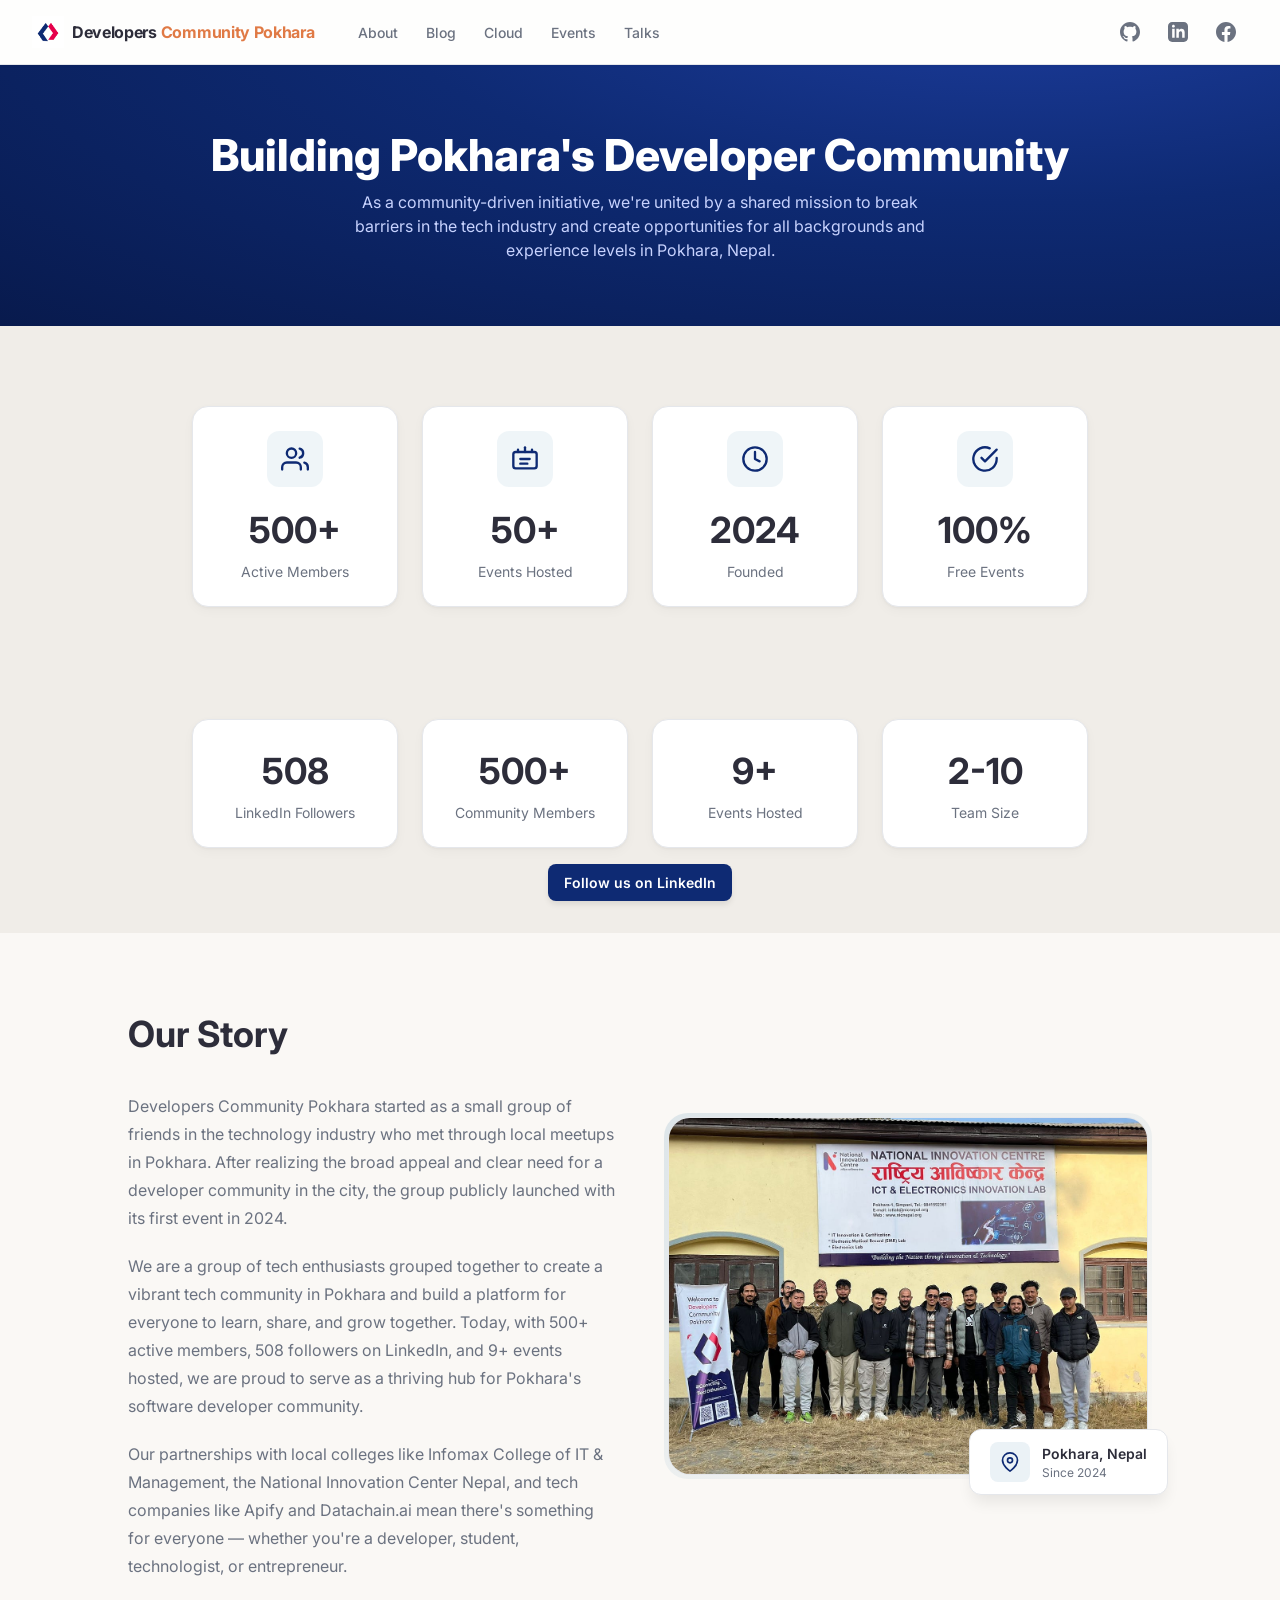
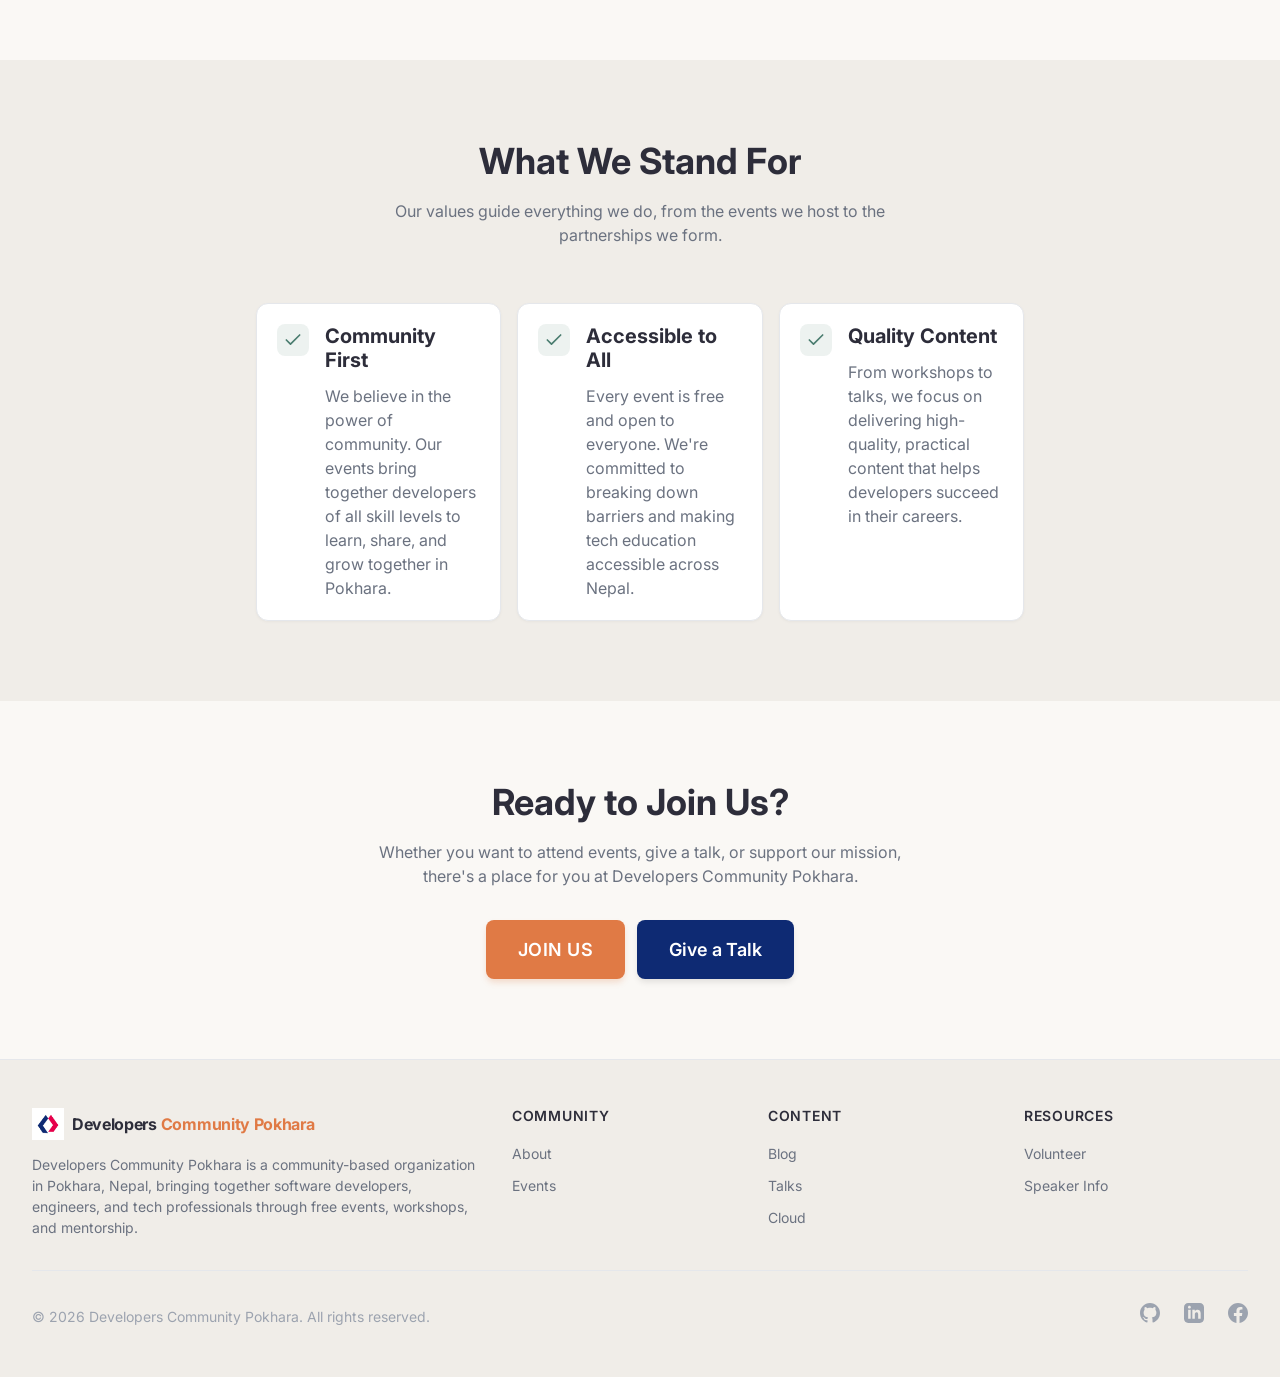
==== commit de8a7bd7: "Redesign about hero, remove team section" ====
--- a/about.html
+++ b/about.html
@@ -113,40 +113,11 @@
   </header>
 
   <!-- ===== PAGE HERO ===== -->
-  <section class="page-hero">
-    <div class="page-hero__bg"></div>
-    <div class="page-hero__mountain-art">
-      <svg viewBox="0 0 1440 300" preserveAspectRatio="xMidYMax meet" xmlns="http://www.w3.org/2000/svg">
-        <path
-          d="M0,300 L0,200 L80,170 L160,190 L240,150 L340,180 L420,140 L520,170 L600,130 L680,160 L760,120 L840,150 L920,130 L1020,170 L1100,150 L1200,190 L1280,160 L1360,180 L1440,160 L1440,300 Z"
-          fill="#8BB8A8" opacity="0.4" />
-        <path
-          d="M0,300 L0,220 L100,180 L200,210 L320,160 L400,190 L480,150 L580,180 L680,140 L780,170 L880,150 L980,180 L1080,160 L1180,200 L1280,170 L1360,190 L1440,180 L1440,300 Z"
-          fill="#4A7C6F" opacity="0.5" />
-        <path
-          d="M0,300 L0,240 L80,210 L160,230 L260,190 L360,220 L460,180 L560,210 L660,180 L760,200 L860,170 L960,200 L1060,180 L1160,210 L1260,190 L1360,220 L1440,200 L1440,300 Z"
-          fill="#3A6C5F" opacity="0.6" />
-      </svg>
-    </div>
-    <div class="page-hero__glow"></div>
-    <div class="page-hero__glow-2"></div>
+  <section class="page-hero-v2">
     <div class="container">
-      <div class="page-hero__content">
-        <div class="page-hero__pill">
-          <span class="page-hero__pill-dot"></span>
-          <span class="page-hero__pill-text">Pokhara's Largest Tech Community</span>
-        </div>
-        <h1 class="page-hero__title">
-          Building Pokhara's <span class="text-sunset">Developer</span> Community
-        </h1>
-        <p class="page-hero__desc">
-          As a community-driven initiative, we're united by a shared mission to break barriers in the tech industry and
-          create opportunities for all backgrounds and experience levels in Pokhara, Nepal.
-        </p>
-        <div class="hero__actions">
-          <a href="#" class="td-button td-button--primary td-button--lg">Join the Community</a>
-        </div>
-      </div>
+      <h1>Building Pokhara's Developer Community</h1>
+      <p>As a community-driven initiative, we're united by a shared mission to break barriers in the tech industry and
+        create opportunities for all backgrounds and experience levels in Pokhara, Nepal.</p>
     </div>
   </section>
 
@@ -330,117 +301,7 @@
     </div>
   </section>
 
-  <!-- ===== MEET OUR TEAM ===== -->
-  <section class="section">
-    <div class="container">
-      <div class="section__header text-center">
-        <h2 class="section__title">Meet Our Team</h2>
-        <p class="section__subtitle">The passionate volunteers who make Developers Community Pokhara possible.</p>
-      </div>
-      <div class="team-grid">
-        <div class="team-card">
-          <div class="team-card__avatar">
-            <img src="images/team/surendra-tamang.png" alt="Surendra Tamang"
-              style="width:100%;height:100%;object-fit:cover" />
-          </div>
-          <h3 class="team-card__name">Surendra Tamang</h3>
-          <span class="team-card__role">Community Organizer</span>
-          <p class="team-card__bio">Active community organizer helping coordinate meetups and events. Passionate about
-            building Pokhara's developer ecosystem.</p>
-          <a href="https://www.linkedin.com/company/developers-community-pokhara" target="_blank"
-            rel="noopener noreferrer" aria-label="LinkedIn profile">
-            <svg width="20" height="20" viewBox="0 0 24 24" fill="currentColor">
-              <path
-                d="M20.447 20.452h-3.554v-5.569c0-1.328-.027-3.037-1.852-3.037-1.853 0-2.136 1.445-2.136 2.939v5.667H9.351V9h3.414v1.561h.046c.477-.9 1.637-1.85 3.37-1.85 3.601 0 4.267 2.37 4.267 5.455v6.286zM5.337 7.433c-1.144 0-2.063-.926-2.063-2.065 0-1.138.92-2.063 2.063-2.063 1.14 0 2.064.925 2.064 2.063 0 1.139-.925 2.065-2.064 2.065zm1.782 13.019H3.555V9h3.564v11.452zM22.225 0H1.771C.792 0 0 .774 0 1.729v20.542C0 23.227.792 24 1.771 24h20.451C23.2 24 24 23.227 24 22.271V1.729C24 .774 23.2 0 22.222 0h.003z" />
-            </svg>
-          </a>
-        </div>
-        <div class="team-card">
-          <div class="team-card__avatar">
-            <img src="images/team/jerusha-lamsal.jpg" alt="Jerusha Lamsal"
-              style="width:100%;height:100%;object-fit:cover" />
-          </div>
-          <h3 class="team-card__name">Jerusha Lamsal</h3>
-          <span class="team-card__role">Community Member</span>
-          <p class="team-card__bio">Active participant in Pokhara's developer community, contributing to discussions and
-            helping grow the local tech network.</p>
-          <a href="https://www.linkedin.com/company/developers-community-pokhara" target="_blank"
-            rel="noopener noreferrer" aria-label="LinkedIn profile">
-            <svg width="20" height="20" viewBox="0 0 24 24" fill="currentColor">
-              <path
-                d="M20.447 20.452h-3.554v-5.569c0-1.328-.027-3.037-1.852-3.037-1.853 0-2.136 1.445-2.136 2.939v5.667H9.351V9h3.414v1.561h.046c.477-.9 1.637-1.85 3.37-1.85 3.601 0 4.267 2.37 4.267 5.455v6.286zM5.337 7.433c-1.144 0-2.063-.926-2.063-2.065 0-1.138.92-2.063 2.063-2.063 1.14 0 2.064.925 2.064 2.063 0 1.139-.925 2.065-2.064 2.065zm1.782 13.019H3.555V9h3.564v11.452zM22.225 0H1.771C.792 0 0 .774 0 1.729v20.542C0 23.227.792 24 1.771 24h20.451C23.2 24 24 23.227 24 22.271V1.729C24 .774 23.2 0 22.222 0h.003z" />
-            </svg>
-          </a>
-        </div>
-        <div class="team-card">
-          <div class="team-card__avatar">
-            <span class="team-card__avatar-placeholder">SB</span>
-          </div>
-          <h3 class="team-card__name">Saurab Bhujel</h3>
-          <span class="team-card__role">Community Member</span>
-          <p class="team-card__bio">Contributing to community events and helping foster a collaborative environment for
-            developers in Pokhara.</p>
-          <a href="https://www.linkedin.com/company/developers-community-pokhara" target="_blank"
-            rel="noopener noreferrer" aria-label="LinkedIn profile">
-            <svg width="20" height="20" viewBox="0 0 24 24" fill="currentColor">
-              <path
-                d="M20.447 20.452h-3.554v-5.569c0-1.328-.027-3.037-1.852-3.037-1.853 0-2.136 1.445-2.136 2.939v5.667H9.351V9h3.414v1.561h.046c.477-.9 1.637-1.85 3.37-1.85 3.601 0 4.267 2.37 4.267 5.455v6.286zM5.337 7.433c-1.144 0-2.063-.926-2.063-2.065 0-1.138.92-2.063 2.063-2.063 1.14 0 2.064.925 2.064 2.063 0 1.139-.925 2.065-2.064 2.065zm1.782 13.019H3.555V9h3.564v11.452zM22.225 0H1.771C.792 0 0 .774 0 1.729v20.542C0 23.227.792 24 1.771 24h20.451C23.2 24 24 23.227 24 22.271V1.729C24 .774 23.2 0 22.222 0h.003z" />
-            </svg>
-          </a>
-        </div>
-        <div class="team-card">
-          <div class="team-card__avatar">
-            <img src="images/team/amrit-ghimire.webp" alt="Amrit Ghimire"
-              style="width:100%;height:100%;object-fit:cover" />
-          </div>
-          <h3 class="team-card__name">Amrit Ghimire</h3>
-          <span class="team-card__role">Speaker &amp; Software Engineer</span>
-          <p class="team-card__bio">Software Engineer at Datachain.ai. Delivered the June 2026 talk on "Navigating
-            Claude Code Through Skills" to the community.</p>
-          <a href="https://np.linkedin.com/in/iamritghimire" target="_blank" rel="noopener noreferrer"
-            aria-label="LinkedIn profile">
-            <svg width="20" height="20" viewBox="0 0 24 24" fill="currentColor">
-              <path
-                d="M20.447 20.452h-3.554v-5.569c0-1.328-.027-3.037-1.852-3.037-1.853 0-2.136 1.445-2.136 2.939v5.667H9.351V9h3.414v1.561h.046c.477-.9 1.637-1.85 3.37-1.85 3.601 0 4.267 2.37 4.267 5.455v6.286zM5.337 7.433c-1.144 0-2.063-.926-2.063-2.065 0-1.138.92-2.063 2.063-2.063 1.14 0 2.064.925 2.064 2.063 0 1.139-.925 2.065-2.064 2.065zm1.782 13.019H3.555V9h3.564v11.452zM22.225 0H1.771C.792 0 0 .774 0 1.729v20.542C0 23.227.792 24 1.771 24h20.451C23.2 24 24 23.227 24 22.271V1.729C24 .774 23.2 0 22.222 0h.003z" />
-            </svg>
-          </a>
-        </div>
-        <div class="team-card">
-          <div class="team-card__avatar">
-            <img src="images/team/tara-gurung.png" alt="Tara Prasad Gurung"
-              style="width:100%;height:100%;object-fit:cover" />
-          </div>
-          <h3 class="team-card__name">Tara Prasad Gurung</h3>
-          <span class="team-card__role">Co-Founder &amp; DevOps Engineer</span>
-          <p class="team-card__bio">DevOps Engineer at Jyaba Tech. Co-founded Developers Community Pokhara and helps
-            drive the technical infrastructure behind community events and platforms.</p>
-          <a href="https://www.linkedin.com/in/taragurung/" target="_blank" rel="noopener noreferrer"
-            aria-label="LinkedIn profile">
-            <svg width="20" height="20" viewBox="0 0 24 24" fill="currentColor">
-              <path
-                d="M20.447 20.452h-3.554v-5.569c0-1.328-.027-3.037-1.852-3.037-1.853 0-2.136 1.445-2.136 2.939v5.667H9.351V9h3.414v1.561h.046c.477-.9 1.637-1.85 3.37-1.85 3.601 0 4.267 2.37 4.267 5.455v6.286zM5.337 7.433c-1.144 0-2.063-.926-2.063-2.065 0-1.138.92-2.063 2.063-2.063 1.14 0 2.064.925 2.064 2.063 0 1.139-.925 2.065-2.064 2.065zm1.782 13.019H3.555V9h3.564v11.452zM22.225 0H1.771C.792 0 0 .774 0 1.729v20.542C0 23.227.792 24 1.771 24h20.451C23.2 24 24 23.227 24 22.271V1.729C24 .774 23.2 0 22.222 0h.003z" />
-            </svg>
-          </a>
-        </div>
-        <div class="team-card">
-          <div class="team-card__avatar">
-            <span class="team-card__avatar-placeholder">KK</span>
-          </div>
-          <h3 class="team-card__name">Kiran Kumar Acharya</h3>
-          <span class="team-card__role">Web Scraper &amp; Data Scientist</span>
-          <p class="team-card__bio">Web Scraper &amp; Data Scientist at Jyaba Tech. Specializes in building high-scale
-            data pipelines, ETL architectures, and web scraping solutions using Python, Scrapy, and Playwright.</p>
-          <a href="https://np.linkedin.com/in/kiran-kumar-acharya1" target="_blank" rel="noopener noreferrer"
-            aria-label="LinkedIn profile">
-            <svg width="20" height="20" viewBox="0 0 24 24" fill="currentColor">
-              <path
-                d="M20.447 20.452h-3.554v-5.569c0-1.328-.027-3.037-1.852-3.037-1.853 0-2.136 1.445-2.136 2.939v5.667H9.351V9h3.414v1.561h.046c.477-.9 1.637-1.85 3.37-1.85 3.601 0 4.267 2.37 4.267 5.455v6.286zM5.337 7.433c-1.144 0-2.063-.926-2.063-2.065 0-1.138.92-2.063 2.063-2.063 1.14 0 2.064.925 2.064 2.063 0 1.139-.925 2.065-2.064 2.065zm1.782 13.019H3.555V9h3.564v11.452zM22.225 0H1.771C.792 0 0 .774 0 1.729v20.542C0 23.227.792 24 1.771 24h20.451C23.2 24 24 23.227 24 22.271V1.729C24 .774 23.2 0 22.222 0h.003z" />
-            </svg>
-          </a>
-        </div>
-      </div>
-    </div>
-  </section>
+  <!-- Volunteers section returns here later -->
 
   <!-- ===== CTA SECTION ===== -->
   <section class="section">
--- a/css/style.css
+++ b/css/style.css
@@ -6,9 +6,11 @@
   --text-primary: #2D2D3A;
   --text-secondary: #6B7280;
   --text-muted: #9CA3AF;
-  --lake: #3A7CA5;
-  --lake-light: #5A9CC5;
-  --lake-dark: #2A5C85;
+  --lake: #0E2A73;
+  --lake-light: #2545A8;
+  --lake-dark: #081A4D;
+  --crimson: #E6004B;
+  --crimson-light: #FF5C8A;
   --sunset: #E07A45;
   --sunset-light: #F09A65;
   --sunset-dark: #C06030;
@@ -2595,4 +2597,222 @@
   .secondary-btn {
     width: 100%;
   }
-}+}
+/* ============================================
+   V2 REDESIGN — Home + About (tampa.dev-style)
+   ============================================ */
+
+/* --- Hero --- */
+.hero-v2 {
+  background: radial-gradient(ellipse at 80% -30%, #1d3d9e 0%, var(--lake) 45%, var(--lake-dark) 100%);
+  padding: clamp(3rem, 8vw, 6rem) 0 clamp(4.5rem, 10vw, 7rem);
+  color: var(--white);
+}
+
+.hero-v2__badge {
+  display: inline-block;
+  border: 1px solid rgba(255, 255, 255, 0.25);
+  color: #c7d2fe;
+  font-size: 0.75rem;
+  font-weight: 600;
+  padding: 0.25rem 0.75rem;
+  border-radius: 999px;
+  margin-bottom: 1.25rem;
+}
+
+.hero-v2__title {
+  font-size: clamp(2rem, 6vw, 3.5rem);
+  font-weight: 800;
+  line-height: 1.1;
+  letter-spacing: -0.02em;
+  margin-bottom: 1rem;
+}
+
+.hero-v2__subtitle {
+  font-size: clamp(1rem, 2.5vw, 1.25rem);
+  color: #c7d2fe;
+  max-width: 38rem;
+  margin-bottom: 2rem;
+}
+
+.hero-v2__actions {
+  display: flex;
+  gap: 0.75rem;
+  flex-wrap: wrap;
+}
+
+.btn-v2 {
+  display: inline-flex;
+  align-items: center;
+  justify-content: center;
+  gap: 0.5rem;
+  font-weight: 600;
+  font-size: 1rem;
+  padding: 0.75rem 1.5rem;
+  border-radius: 0.625rem;
+  text-decoration: none;
+  transition: transform 0.15s ease, box-shadow 0.15s ease, background 0.15s ease;
+}
+
+.btn-v2--crimson {
+  background: var(--crimson);
+  color: var(--white);
+  box-shadow: 0 4px 14px rgba(230, 0, 75, 0.35);
+}
+
+.btn-v2--crimson:hover {
+  background: var(--crimson-light);
+  transform: translateY(-1px);
+}
+
+.btn-v2--outline {
+  border: 1px solid rgba(255, 255, 255, 0.35);
+  color: var(--white);
+}
+
+.btn-v2--outline:hover {
+  background: rgba(255, 255, 255, 0.1);
+}
+
+/* --- Featured event card overlaps hero --- */
+.events-section--overlap {
+  margin-top: clamp(-5rem, -8vw, -3rem);
+  position: relative;
+  z-index: 2;
+  padding-top: 0;
+}
+
+.events-section--overlap .event-card {
+  box-shadow: 0 12px 40px rgba(14, 42, 115, 0.14);
+  border: 1px solid var(--border);
+  border-radius: 1rem;
+  background: var(--card-bg);
+}
+
+.events-section--overlap .event-status {
+  background: var(--crimson);
+  color: var(--white);
+}
+
+.events-section--overlap .event-status.past {
+  background: var(--gray-200);
+  color: var(--gray-600);
+}
+
+/* --- Recent events grid --- */
+.event-grid-v2 {
+  display: grid;
+  grid-template-columns: repeat(auto-fit, minmax(260px, 1fr));
+  gap: 1.25rem;
+}
+
+.event-card-v2 {
+  display: block;
+  border: 1px solid var(--border);
+  border-radius: 0.875rem;
+  overflow: hidden;
+  background: var(--card-bg);
+  text-decoration: none;
+  color: inherit;
+  transition: transform 0.15s ease, box-shadow 0.15s ease;
+}
+
+.event-card-v2:hover {
+  transform: translateY(-3px);
+  box-shadow: 0 10px 28px rgba(14, 42, 115, 0.12);
+}
+
+.event-card-v2__media {
+  position: relative;
+  aspect-ratio: 16 / 9;
+  background: linear-gradient(120deg, var(--lake), var(--lake-light));
+}
+
+.event-card-v2__media img {
+  width: 100%;
+  height: 100%;
+  object-fit: cover;
+}
+
+.event-card-v2__date {
+  position: absolute;
+  top: 0.625rem;
+  left: 0.625rem;
+  background: var(--white);
+  color: var(--lake);
+  font-size: 0.75rem;
+  font-weight: 700;
+  padding: 0.25rem 0.625rem;
+  border-radius: 0.5rem;
+}
+
+.event-card-v2__body {
+  padding: 1rem 1.125rem 1.25rem;
+}
+
+.event-card-v2__title {
+  font-size: 1.05rem;
+  font-weight: 700;
+  color: var(--gray-900);
+  margin-bottom: 0.375rem;
+}
+
+.event-card-v2__meta {
+  font-size: 0.85rem;
+  color: var(--text-secondary);
+}
+
+/* --- CTA panel --- */
+.cta-panel-v2 {
+  background: var(--lake);
+  border-radius: 1.25rem;
+  padding: clamp(2rem, 6vw, 3.5rem);
+  text-align: center;
+  color: var(--white);
+}
+
+.cta-panel-v2 h2 {
+  font-size: clamp(1.5rem, 4vw, 2.25rem);
+  font-weight: 800;
+  margin-bottom: 0.75rem;
+}
+
+.cta-panel-v2 p {
+  color: #c7d2fe;
+  max-width: 34rem;
+  margin: 0 auto 1.5rem;
+}
+
+.cta-panel-v2__actions {
+  display: flex;
+  gap: 0.75rem;
+  justify-content: center;
+  flex-wrap: wrap;
+}
+
+/* --- About page hero strip --- */
+.page-hero-v2 {
+  background: radial-gradient(ellipse at 80% -30%, #1d3d9e 0%, var(--lake) 45%, var(--lake-dark) 100%);
+  padding: clamp(2.5rem, 6vw, 4rem) 0;
+  color: var(--white);
+  text-align: center;
+}
+
+.page-hero-v2 h1 {
+  font-size: clamp(1.75rem, 5vw, 2.75rem);
+  font-weight: 800;
+  margin-bottom: 0.5rem;
+}
+
+.page-hero-v2 p {
+  color: #c7d2fe;
+  max-width: 36rem;
+  margin: 0 auto;
+}
+
+/* --- Mobile --- */
+@media (max-width: 480px) {
+  .hero-v2__actions .btn-v2 {
+    width: 100%;
+  }
+}
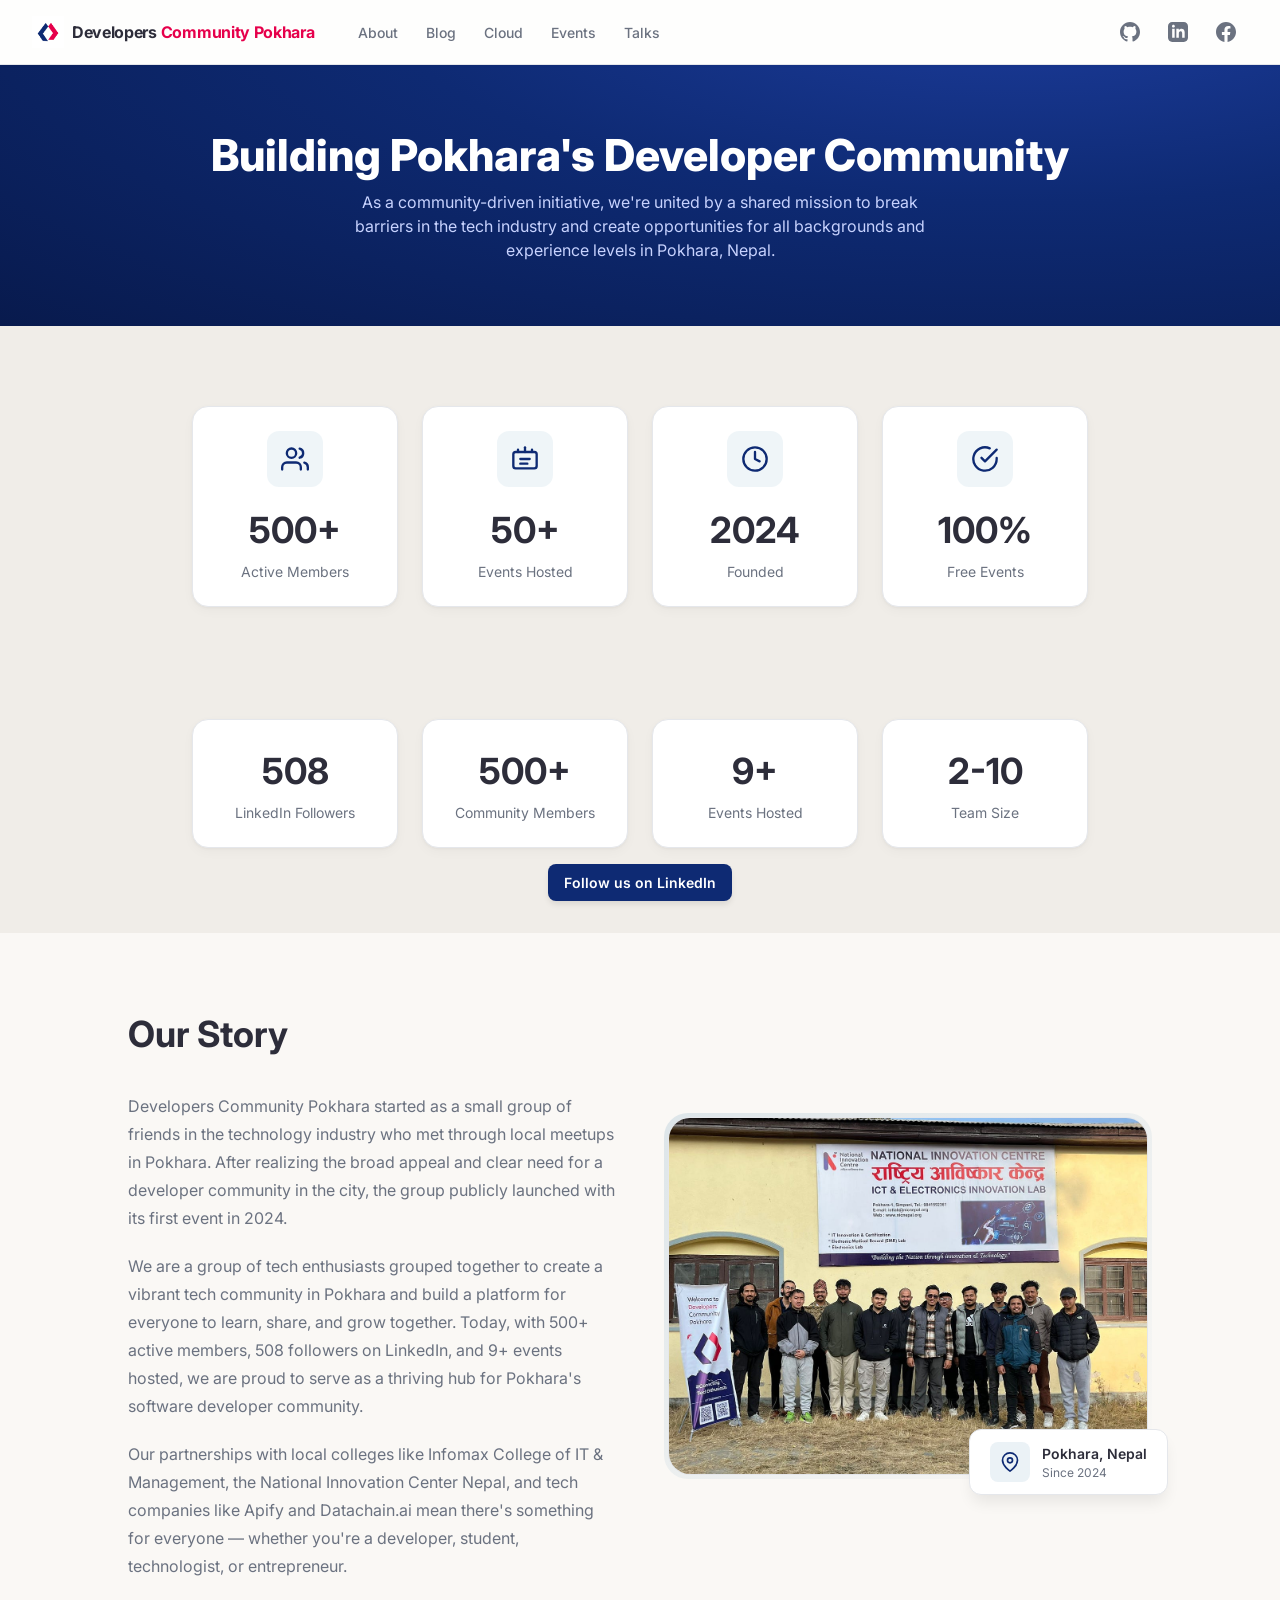
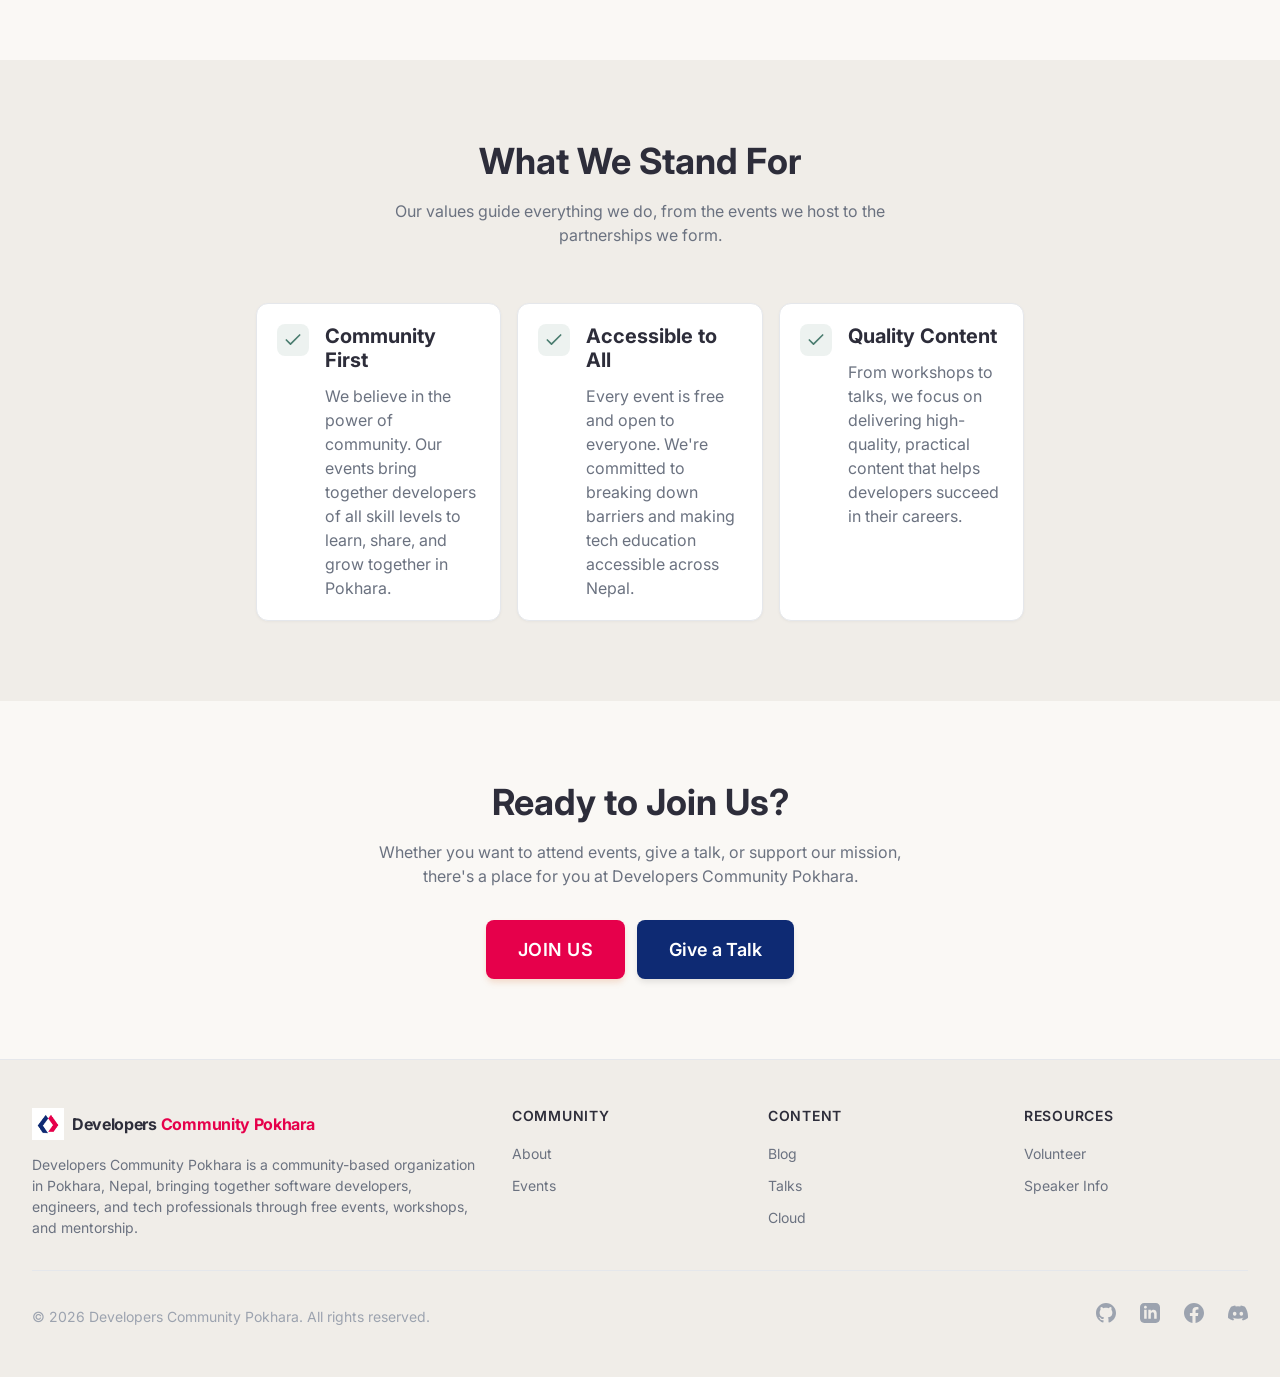
==== commit a3f12e67: "Polish event card, add Discord link and speaker dialog" ====
--- a/about.html
+++ b/about.html
@@ -7,7 +7,7 @@
   <link rel="icon" type="image/png" href="images/developers community pokhara logo.png">
   <title>About | Developers Community Pokhara</title>
   <meta name="description"
-    content="Learn about Developers Community Pokhara, a community for developers in Pokhara, Nepal. Meet the team behind free meetups, workshops, and mentorship programs.">
+    content="Learn about Developers Community Pokhara, a volunteer-run community for developers in Pokhara, Nepal, behind free meetups, workshops, and mentorship programs.">
   <link rel="preconnect" href="https://fonts.googleapis.com">
   <link rel="preconnect" href="https://fonts.gstatic.com" crossorigin>
   <link rel="preconnect" href="https://images.unsplash.com">
@@ -386,6 +386,14 @@
               </path>
             </svg>
           </a>
+          <a class="td-footer__social-link" href="https://discord.gg/6EjtZraef" target="_blank"
+            rel="noopener noreferrer" aria-label="Discord">
+            <svg viewBox="0 0 24 24" fill="currentColor">
+              <path
+                d="M20.317 4.37a19.79 19.79 0 0 0-4.885-1.515.074.074 0 0 0-.079.037c-.21.375-.444.864-.608 1.25a18.27 18.27 0 0 0-5.487 0 12.64 12.64 0 0 0-.617-1.25.077.077 0 0 0-.079-.037A19.736 19.736 0 0 0 3.677 4.37a.07.07 0 0 0-.032.027C.533 9.046-.32 13.58.099 18.057a.082.082 0 0 0 .031.057 19.9 19.9 0 0 0 5.993 3.03.078.078 0 0 0 .084-.028c.462-.63.874-1.295 1.226-1.994a.076.076 0 0 0-.041-.106 13.107 13.107 0 0 1-1.872-.892.077.077 0 0 1-.008-.128c.126-.094.252-.192.372-.291a.074.074 0 0 1 .077-.01c3.928 1.793 8.18 1.793 12.062 0a.074.074 0 0 1 .078.01c.12.098.246.198.373.292a.077.077 0 0 1-.006.127 12.299 12.299 0 0 1-1.873.892.077.077 0 0 0-.041.107c.36.698.772 1.362 1.225 1.993a.076.076 0 0 0 .084.028 19.839 19.839 0 0 0 6.002-3.03.077.077 0 0 0 .032-.054c.5-5.177-.838-9.674-3.549-13.66a.061.061 0 0 0-.031-.03zM8.02 15.33c-1.183 0-2.157-1.085-2.157-2.419 0-1.333.956-2.419 2.157-2.419 1.21 0 2.176 1.096 2.157 2.42 0 1.333-.956 2.418-2.157 2.418zm7.975 0c-1.183 0-2.157-1.085-2.157-2.419 0-1.333.955-2.419 2.157-2.419 1.21 0 2.176 1.096 2.157 2.42 0 1.333-.946 2.418-2.157 2.418z">
+              </path>
+            </svg>
+          </a>
         </div>
       </div>
     </div>
--- a/css/style.css
+++ b/css/style.css
@@ -11,9 +11,9 @@
   --lake-dark: #081A4D;
   --crimson: #E6004B;
   --crimson-light: #FF5C8A;
-  --sunset: #E07A45;
-  --sunset-light: #F09A65;
-  --sunset-dark: #C06030;
+  --sunset: #E6004B;
+  --sunset-light: #FF5C8A;
+  --sunset-dark: #B8003C;
   --mountain: #4A7C6F;
   --mountain-light: #6BA08A;
   --mountain-dark: #3A6C5F;
@@ -2679,14 +2679,35 @@
   margin-top: clamp(-5rem, -8vw, -3rem);
   position: relative;
   z-index: 2;
-  padding-top: 0;
+  min-height: auto;
+  padding: 0 0 60px;
+  background: transparent;
+}
+
+.events-section--overlap::before {
+  display: none;
 }
 
 .events-section--overlap .event-card {
-  box-shadow: 0 12px 40px rgba(14, 42, 115, 0.14);
+  box-shadow: 0 12px 40px rgba(14, 42, 115, 0.25);
+  border-radius: 1rem;
+}
+
+.events-section--overlap .primary-btn {
+  background: var(--crimson);
+  box-shadow: 0 12px 30px rgba(230, 0, 75, 0.25);
+}
+
+.events-section--overlap .event-nav-btn {
   border: 1px solid var(--border);
-  border-radius: 1rem;
   background: var(--card-bg);
+  color: var(--gray-600);
+}
+
+.events-section--overlap .event-nav-btn.active {
+  color: var(--crimson);
+  border-color: var(--crimson);
+  background: rgba(230, 0, 75, 0.08);
 }
 
 .events-section--overlap .event-status {
@@ -2810,6 +2831,65 @@
   margin: 0 auto;
 }
 
+/* --- Speaker dialog --- */
+.speaker-dialog {
+  margin: auto;
+  border: none;
+  border-radius: 1rem;
+  padding: 2rem;
+  max-width: 26rem;
+  width: calc(100% - 2rem);
+  box-shadow: 0 24px 60px rgba(14, 42, 115, 0.3);
+}
+
+.speaker-dialog::backdrop {
+  background: rgba(8, 26, 77, 0.6);
+}
+
+.speaker-dialog h3 {
+  font-size: 1.35rem;
+  font-weight: 800;
+  color: var(--gray-900);
+  margin-bottom: 0.5rem;
+}
+
+.speaker-dialog p {
+  color: var(--text-secondary);
+  margin-bottom: 1.25rem;
+}
+
+.speaker-dialog__actions {
+  display: flex;
+  gap: 0.625rem;
+  flex-wrap: wrap;
+}
+
+.btn-v2--ghost {
+  border: 1px solid var(--border);
+  color: var(--gray-700);
+  background: none;
+  cursor: pointer;
+}
+
+.btn-v2--ghost:hover {
+  background: var(--gray-100);
+}
+
+.hero-v2__actions button.btn-v2 {
+  background: transparent;
+  cursor: pointer;
+  font-family: inherit;
+}
+
+.hero-v2__badge--link {
+  text-decoration: none;
+  transition: background 0.15s ease;
+}
+
+.hero-v2__badge--link:hover {
+  background: rgba(255, 255, 255, 0.1);
+}
+
 /* --- Mobile --- */
 @media (max-width: 480px) {
   .hero-v2__actions .btn-v2 {
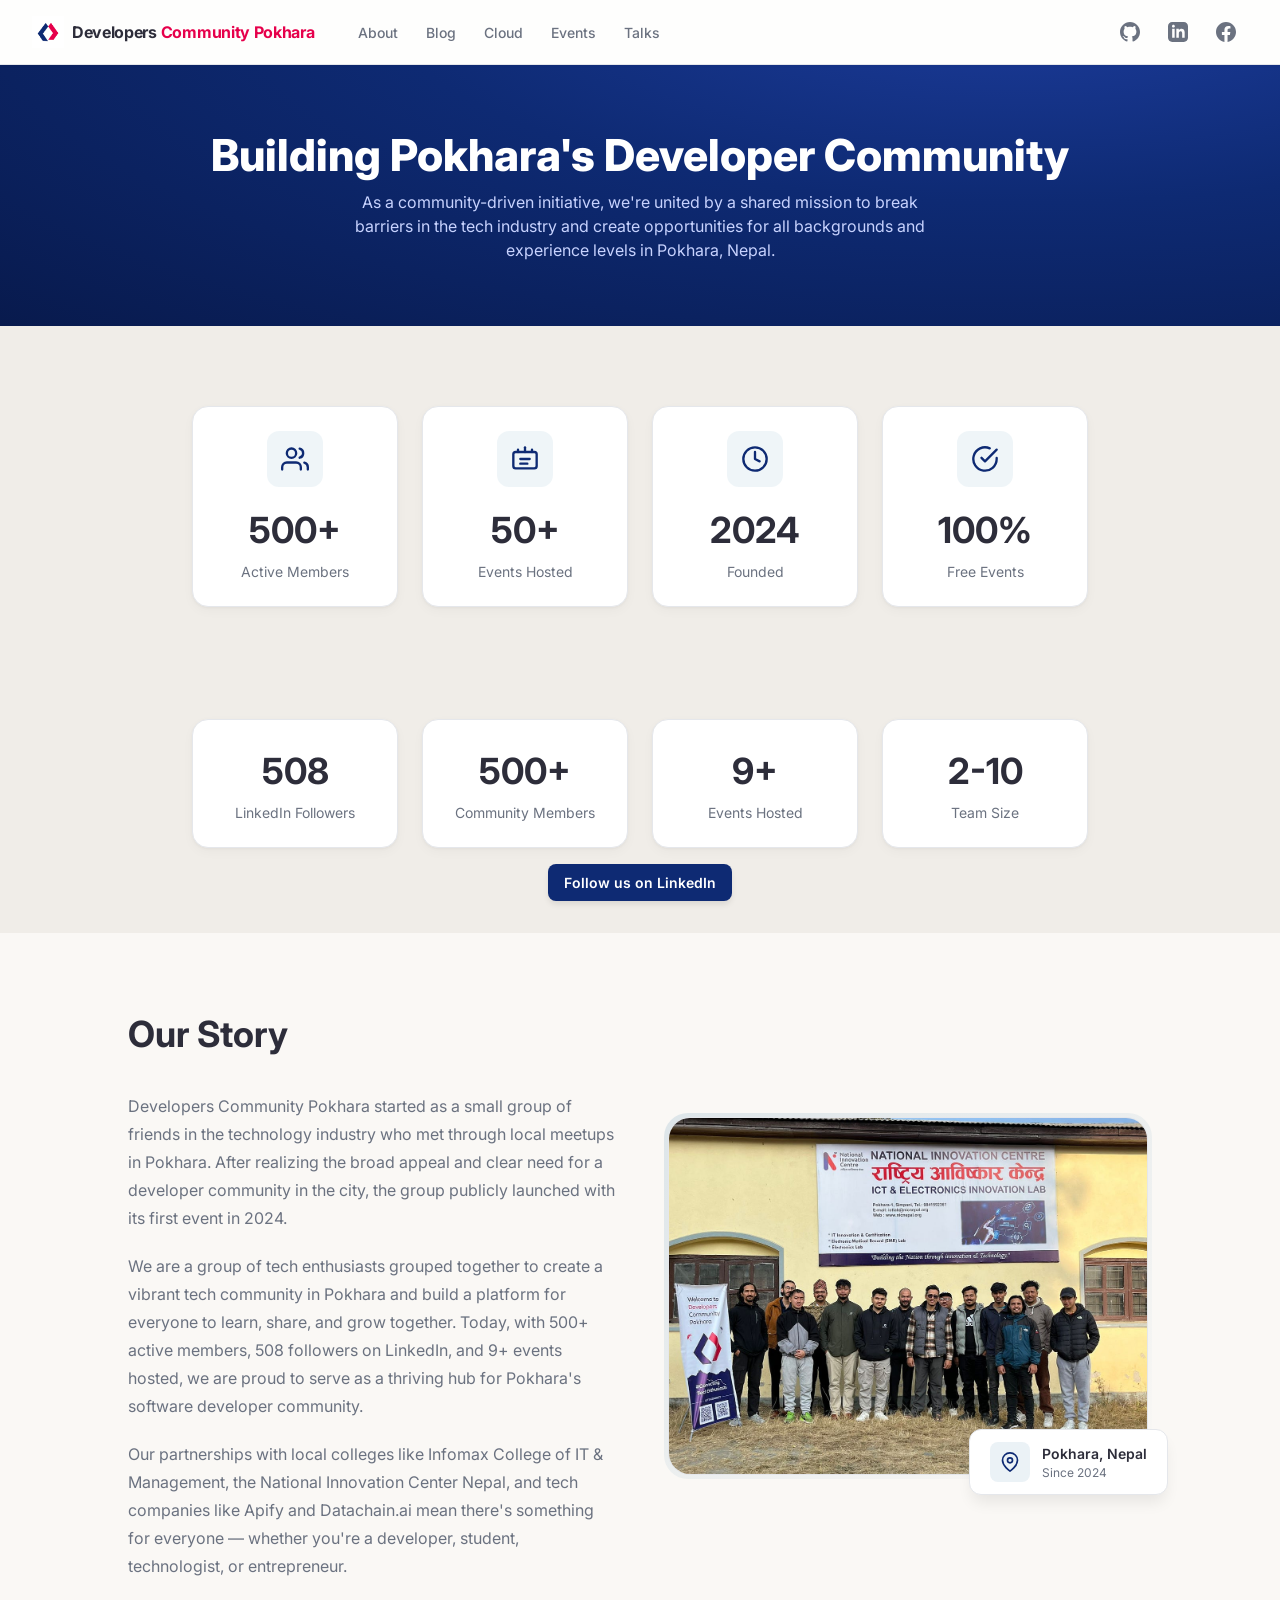
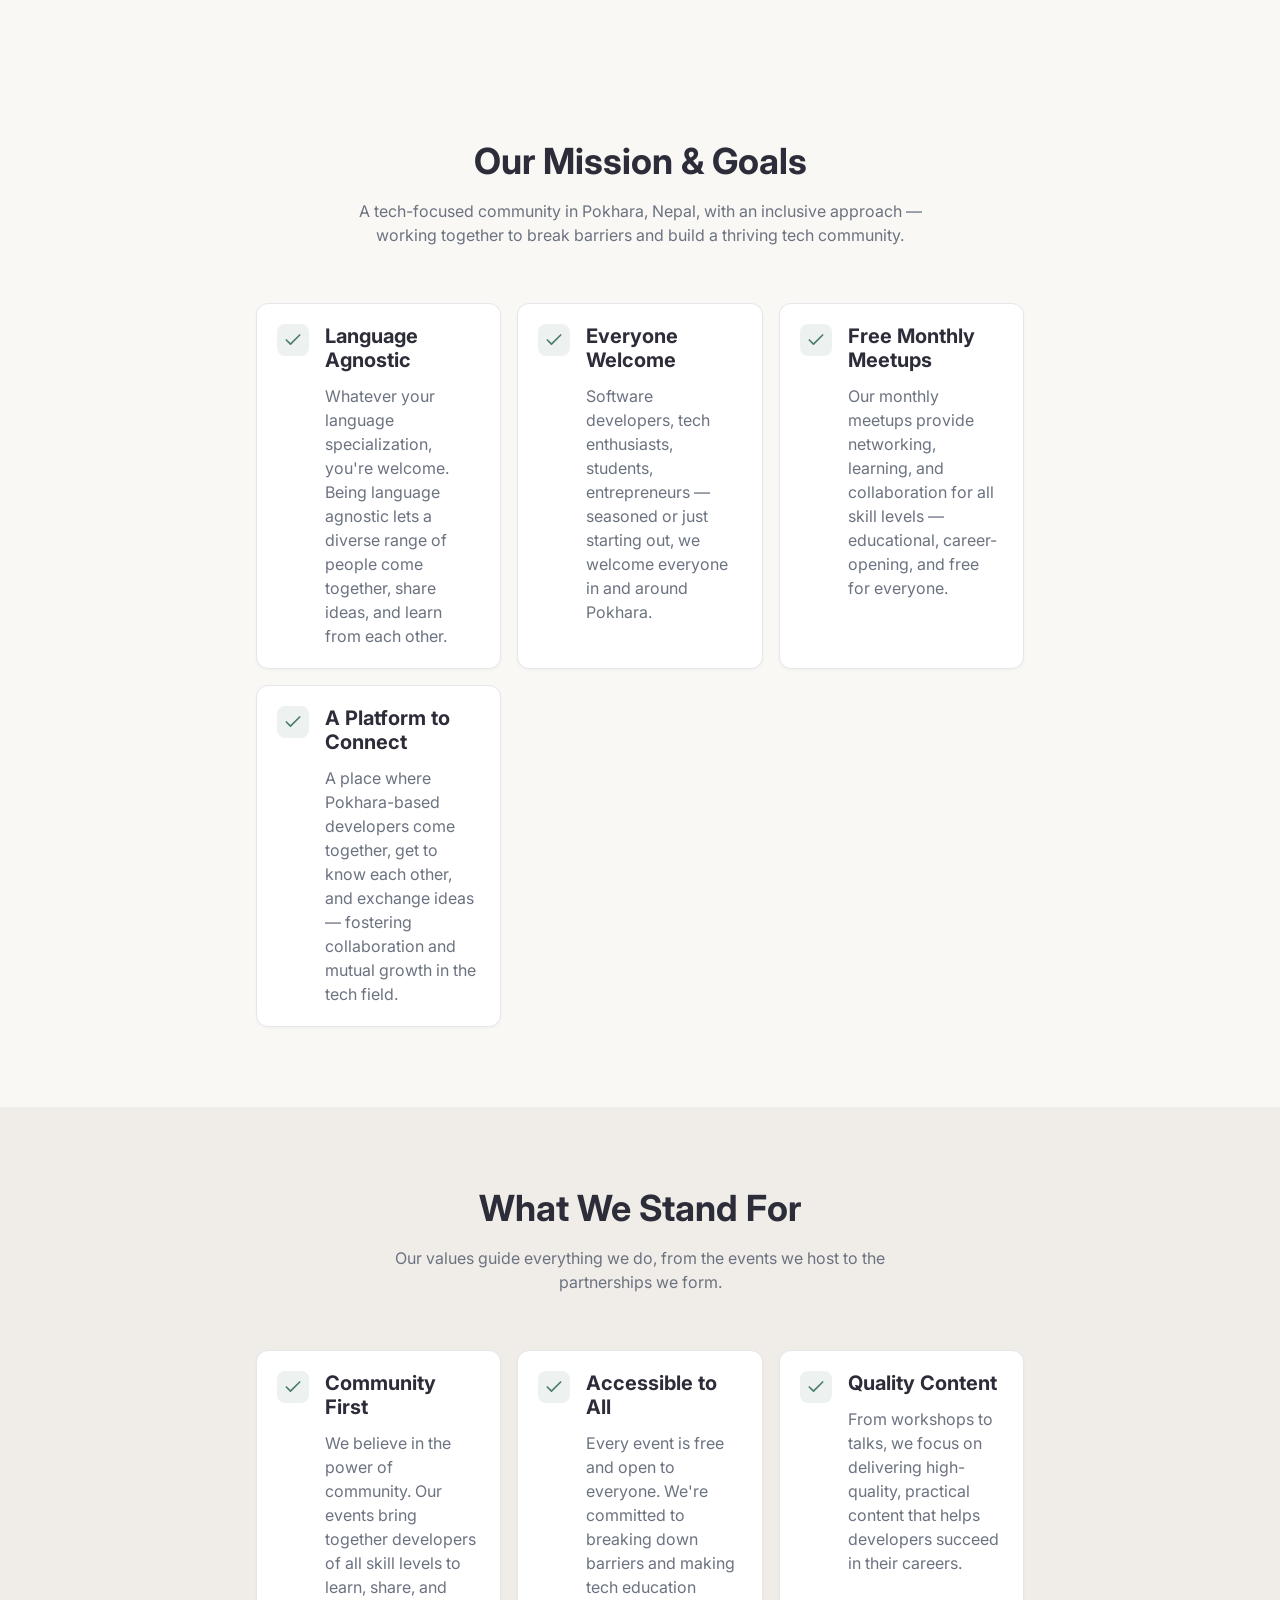
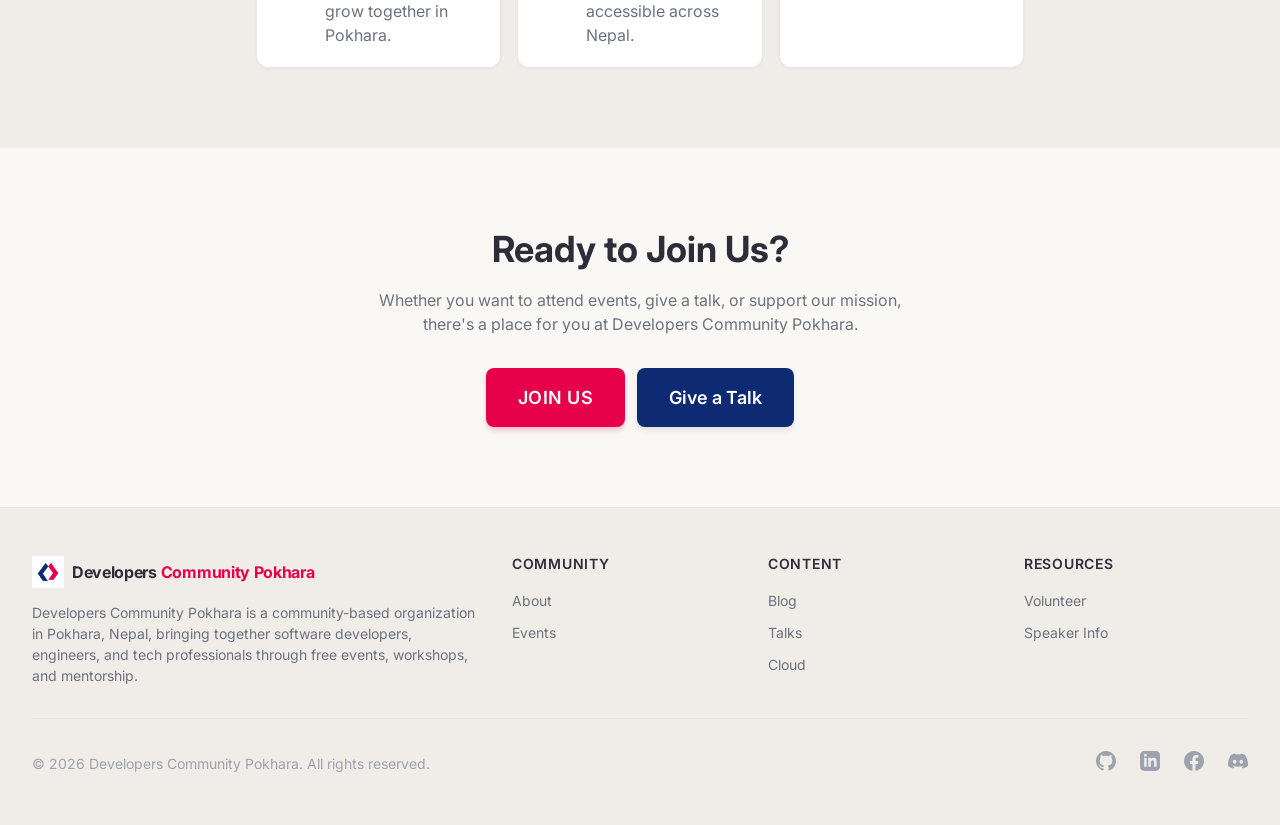
==== commit b1953508: "Add mission and goals section to about page" ====
--- a/about.html
+++ b/about.html
@@ -249,6 +249,71 @@
     </div>
   </section>
 
+  <!-- ===== MISSION & GOALS ===== -->
+  <section class="section">
+    <div class="container">
+      <div class="section__header text-center">
+        <h2 class="section__title">Our Mission &amp; Goals</h2>
+        <p class="section__subtitle">A tech-focused community in Pokhara, Nepal, with an inclusive approach — working
+          together to break barriers and build a thriving tech community.</p>
+      </div>
+      <div class="values-grid">
+        <div class="value-card">
+          <div class="value-card__check">
+            <svg viewBox="0 0 24 24" fill="none" stroke="currentColor" stroke-width="2" stroke-linecap="round"
+              stroke-linejoin="round">
+              <polyline points="20 6 9 17 4 12" />
+            </svg>
+          </div>
+          <div>
+            <h3 class="feature-card__title">Language Agnostic</h3>
+            <p class="value-card__text">Whatever your language specialization, you're welcome. Being language agnostic
+              lets a diverse range of people come together, share ideas, and learn from each other.</p>
+          </div>
+        </div>
+        <div class="value-card">
+          <div class="value-card__check">
+            <svg viewBox="0 0 24 24" fill="none" stroke="currentColor" stroke-width="2" stroke-linecap="round"
+              stroke-linejoin="round">
+              <polyline points="20 6 9 17 4 12" />
+            </svg>
+          </div>
+          <div>
+            <h3 class="feature-card__title">Everyone Welcome</h3>
+            <p class="value-card__text">Software developers, tech enthusiasts, students, entrepreneurs — seasoned or
+              just starting out, we welcome everyone in and around Pokhara.</p>
+          </div>
+        </div>
+        <div class="value-card">
+          <div class="value-card__check">
+            <svg viewBox="0 0 24 24" fill="none" stroke="currentColor" stroke-width="2" stroke-linecap="round"
+              stroke-linejoin="round">
+              <polyline points="20 6 9 17 4 12" />
+            </svg>
+          </div>
+          <div>
+            <h3 class="feature-card__title">Free Monthly Meetups</h3>
+            <p class="value-card__text">Our monthly meetups provide networking, learning, and collaboration for all
+              skill levels — educational, career-opening, and free for everyone.</p>
+          </div>
+        </div>
+        <div class="value-card">
+          <div class="value-card__check">
+            <svg viewBox="0 0 24 24" fill="none" stroke="currentColor" stroke-width="2" stroke-linecap="round"
+              stroke-linejoin="round">
+              <polyline points="20 6 9 17 4 12" />
+            </svg>
+          </div>
+          <div>
+            <h3 class="feature-card__title">A Platform to Connect</h3>
+            <p class="value-card__text">A place where Pokhara-based developers come together, get to know each other,
+              and exchange ideas — fostering collaboration and mutual growth in the tech field.</p>
+          </div>
+        </div>
+      </div>
+    </div>
+  </section>
+
   <!-- ===== WHAT WE STAND FOR ===== -->
   <section class="section section--alt">
     <div class="container">
--- a/css/style.css
+++ b/css/style.css
@@ -385,13 +385,13 @@
   color: var(--white);
   text-transform: uppercase;
   letter-spacing: 0.025em;
-  box-shadow: 0 4px 6px -1px rgba(224, 122, 69, 0.25);
+  box-shadow: 0 4px 6px -1px rgba(230, 0, 75, 0.25);
 }
 
 .td-button--primary:hover:not(:disabled):not(.td-button--loading) {
   background: var(--sunset-light);
   transform: translateY(-1px);
-  box-shadow: 0 6px 10px -2px rgba(224, 122, 69, 0.3);
+  box-shadow: 0 6px 10px -2px rgba(230, 0, 75, 0.3);
 }
 
 .td-button--primary:active:not(:disabled):not(.td-button--loading) {
@@ -1305,7 +1305,7 @@
   position: absolute;
   width: 3rem;
   height: 3rem;
-  background: rgba(224, 122, 69, 0.9);
+  background: rgba(230, 0, 75, 0.9);
   border-radius: 50%;
   display: flex;
   align-items: center;
@@ -2689,13 +2689,87 @@
 }
 
 .events-section--overlap .event-card {
-  box-shadow: 0 12px 40px rgba(14, 42, 115, 0.25);
+  display: block;
+  padding: 1.25rem 1.5rem;
   border-radius: 1rem;
+  background: var(--card-bg);
+  border: 1px solid var(--border);
+  box-shadow: 0 12px 40px rgba(14, 42, 115, 0.14);
+}
+
+.events-section--overlap .event-card::after {
+  display: none;
+}
+
+.events-section--overlap .poster-wrapper,
+.events-section--overlap .event-subtitle,
+.events-section--overlap .event-description,
+.events-section--overlap .detail small {
+  display: none;
+}
+
+.events-section--overlap .event-info {
+  padding: 0;
+}
+
+.events-section--overlap .event-info h2 {
+  color: var(--gray-900);
+  font-size: 1.35rem;
+  margin-bottom: 0.75rem;
+  max-width: none;
+}
+
+.events-section--overlap .status-row {
+  margin-bottom: 0.625rem;
+}
+
+.events-section--overlap .event-details {
+  display: flex;
+  flex-wrap: wrap;
+  gap: 0.5rem 1.25rem;
+  margin-bottom: 1rem;
+}
+
+.events-section--overlap .detail {
+  background: none;
+  border: none;
+  padding: 0;
+  align-items: center;
+  gap: 0.375rem;
+}
+
+.events-section--overlap .detail strong {
+  color: var(--gray-700);
+  font-weight: 600;
+  font-size: 0.85rem;
+}
+
+.events-section--overlap .icon {
+  font-size: 0.9rem;
+}
+
+.events-section--overlap .primary-btn,
+.events-section--overlap .secondary-btn {
+  min-height: 40px;
+  padding: 0 1rem;
+  font-size: 0.8rem;
 }
 
 .events-section--overlap .primary-btn {
   background: var(--crimson);
-  box-shadow: 0 12px 30px rgba(230, 0, 75, 0.25);
+  box-shadow: 0 6px 16px rgba(230, 0, 75, 0.25);
+}
+
+.events-section--overlap .primary-btn.disabled,
+.events-section--overlap .primary-btn[disabled] {
+  background: var(--gray-300);
+  color: var(--gray-600);
+  box-shadow: none;
+}
+
+.events-section--overlap .secondary-btn {
+  color: var(--gray-700);
+  border-color: var(--border);
 }
 
 .events-section--overlap .event-nav-btn {
@@ -2836,10 +2910,14 @@
   margin: auto;
   border: none;
   border-radius: 1rem;
-  padding: 2rem;
+  padding: 0;
   max-width: 26rem;
   width: calc(100% - 2rem);
   box-shadow: 0 24px 60px rgba(14, 42, 115, 0.3);
+}
+
+.speaker-dialog__inner {
+  padding: 2rem;
 }
 
 .speaker-dialog::backdrop {
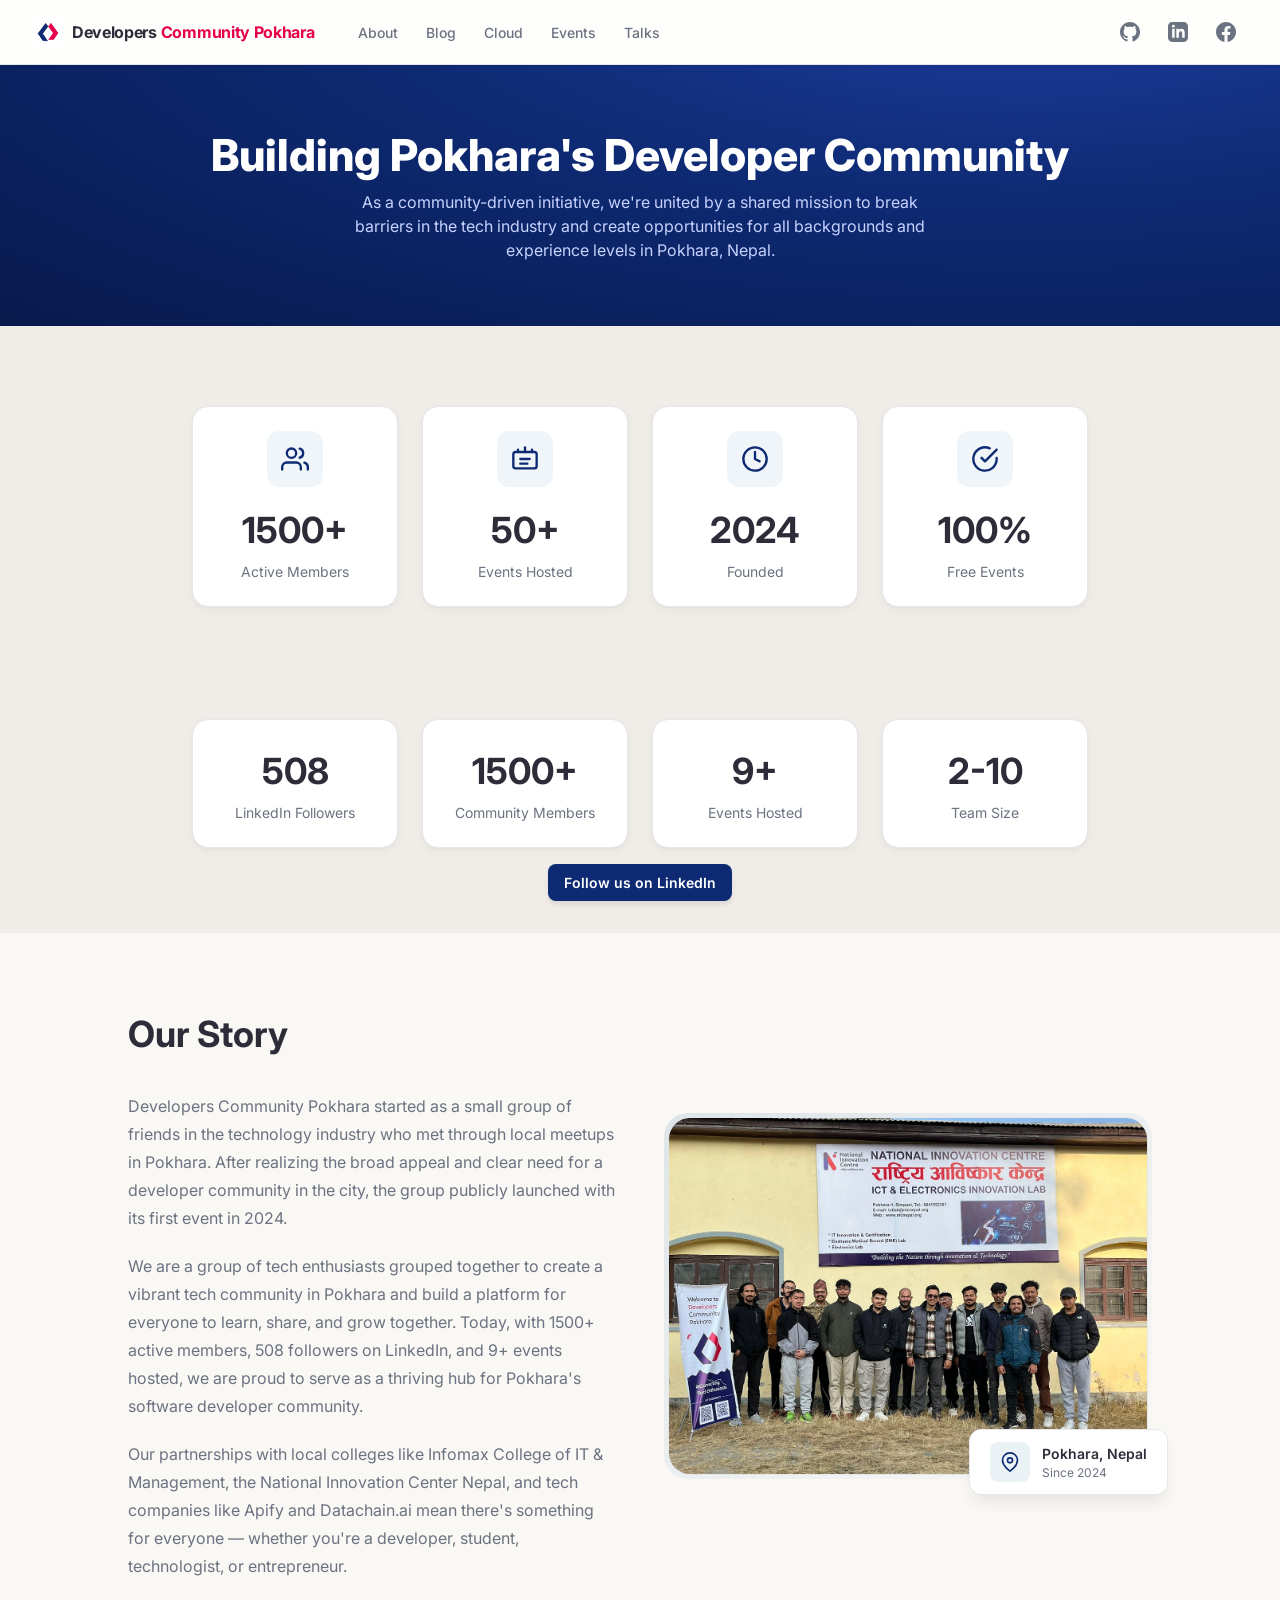
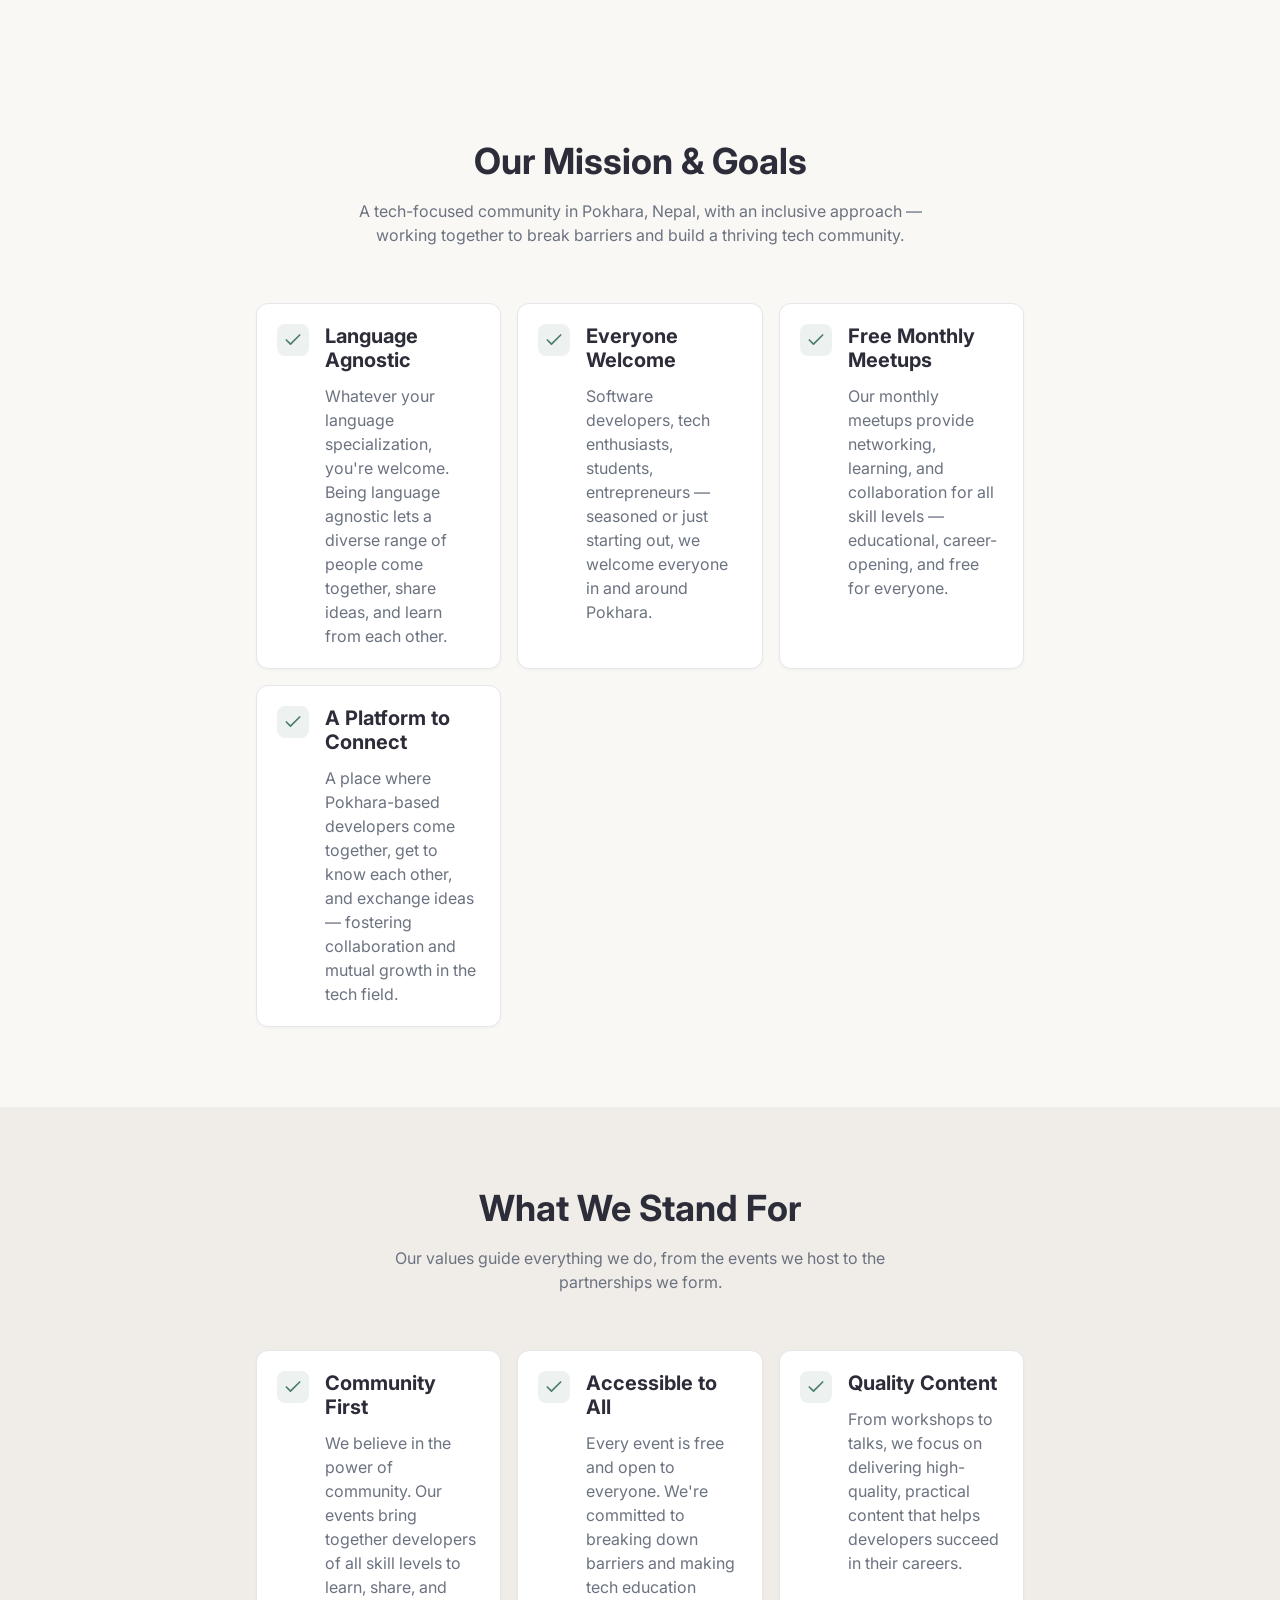
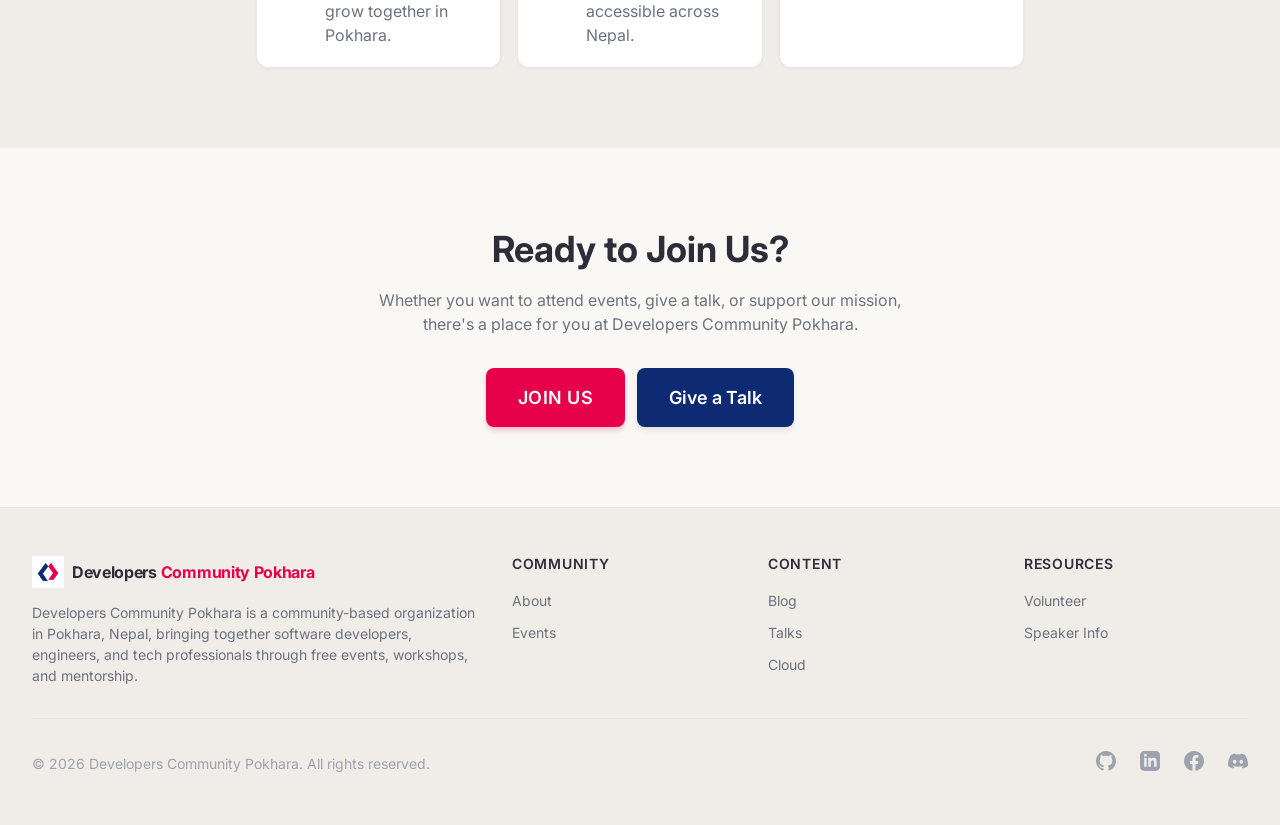
==== commit 59d8748d: "Redesign stats band, update member count to 1500+" ====
--- a/about.html
+++ b/about.html
@@ -135,7 +135,7 @@
               <path d="M16 3.13a4 4 0 010 7.75" />
             </svg>
           </div>
-          <div class="stat-card__number">500+</div>
+          <div class="stat-card__number">1500+</div>
           <div class="stat-card__label">Active Members</div>
         </div>
         <div class="stat-card">
@@ -188,7 +188,7 @@
           <div class="stat-card__label">LinkedIn Followers</div>
         </div>
         <div class="stat-card">
-          <div class="stat-card__number">500+</div>
+          <div class="stat-card__number">1500+</div>
           <div class="stat-card__label">Community Members</div>
         </div>
         <div class="stat-card">
@@ -217,7 +217,7 @@
             local meetups in Pokhara. After realizing the broad appeal and clear need for a developer community in the
             city, the group publicly launched with its first event in 2024.</p>
           <p>We are a group of tech enthusiasts grouped together to create a vibrant tech community in Pokhara and build
-            a platform for everyone to learn, share, and grow together. Today, with 500+ active members, 508 followers
+            a platform for everyone to learn, share, and grow together. Today, with 1500+ active members, 508 followers
             on LinkedIn, and 9+ events hosted, we are proud to serve as a thriving hub for Pokhara's software developer
             community.</p>
           <p>Our partnerships with local colleges like Infomax College of IT & Management, the National Innovation
--- a/css/style.css
+++ b/css/style.css
@@ -2905,6 +2905,33 @@
   margin: 0 auto;
 }
 
+/* --- Stats band --- */
+.stats-v2 {
+  background: radial-gradient(ellipse at 80% -30%, #1d3d9e 0%, var(--lake) 45%, var(--lake-dark) 100%);
+  border-radius: 1.25rem;
+  padding: clamp(2rem, 5vw, 3rem);
+  display: grid;
+  grid-template-columns: repeat(auto-fit, minmax(140px, 1fr));
+  gap: 1.5rem;
+  text-align: center;
+}
+
+.stats-v2__number {
+  font-size: clamp(2rem, 5vw, 3rem);
+  font-weight: 800;
+  color: var(--white);
+  line-height: 1;
+  margin-bottom: 0.375rem;
+}
+
+.stats-v2__label {
+  color: #c7d2fe;
+  font-size: 0.8rem;
+  font-weight: 600;
+  text-transform: uppercase;
+  letter-spacing: 0.08em;
+}
+
 /* --- Speaker dialog --- */
 .speaker-dialog {
   margin: auto;
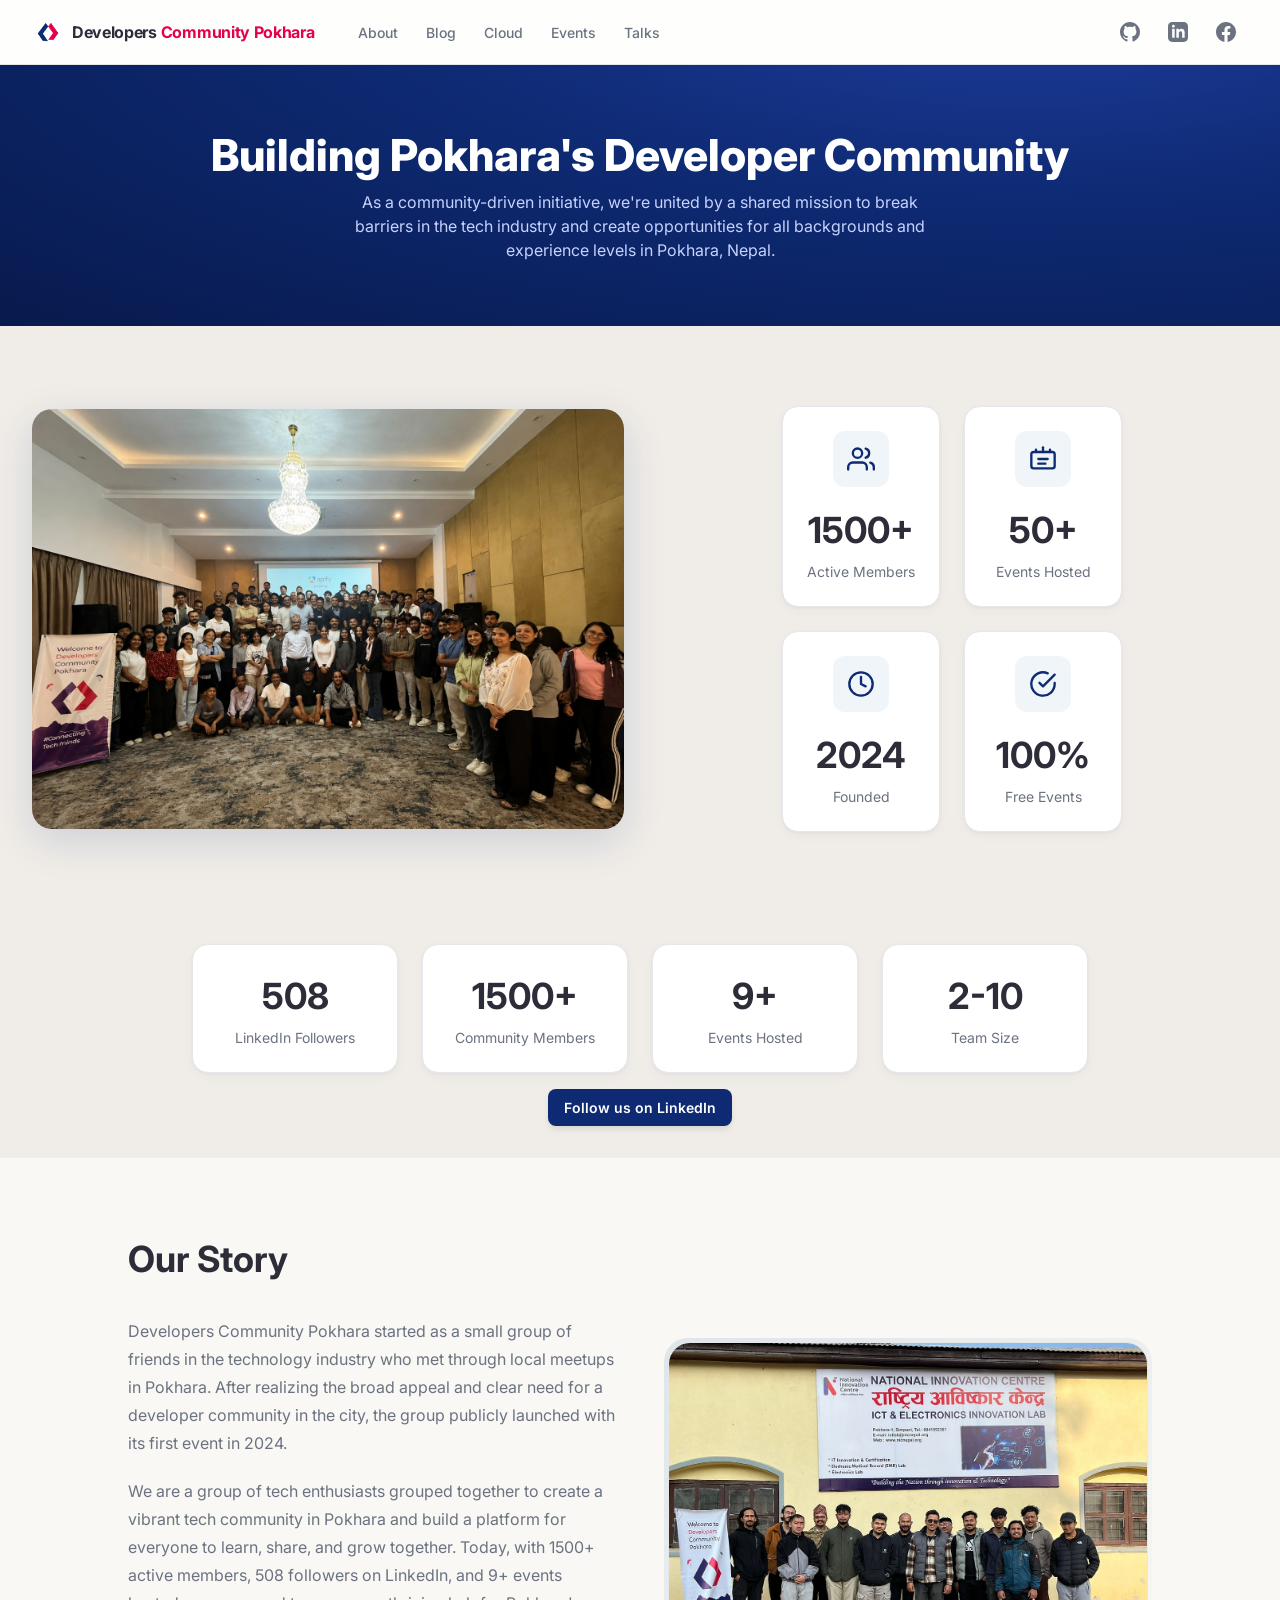
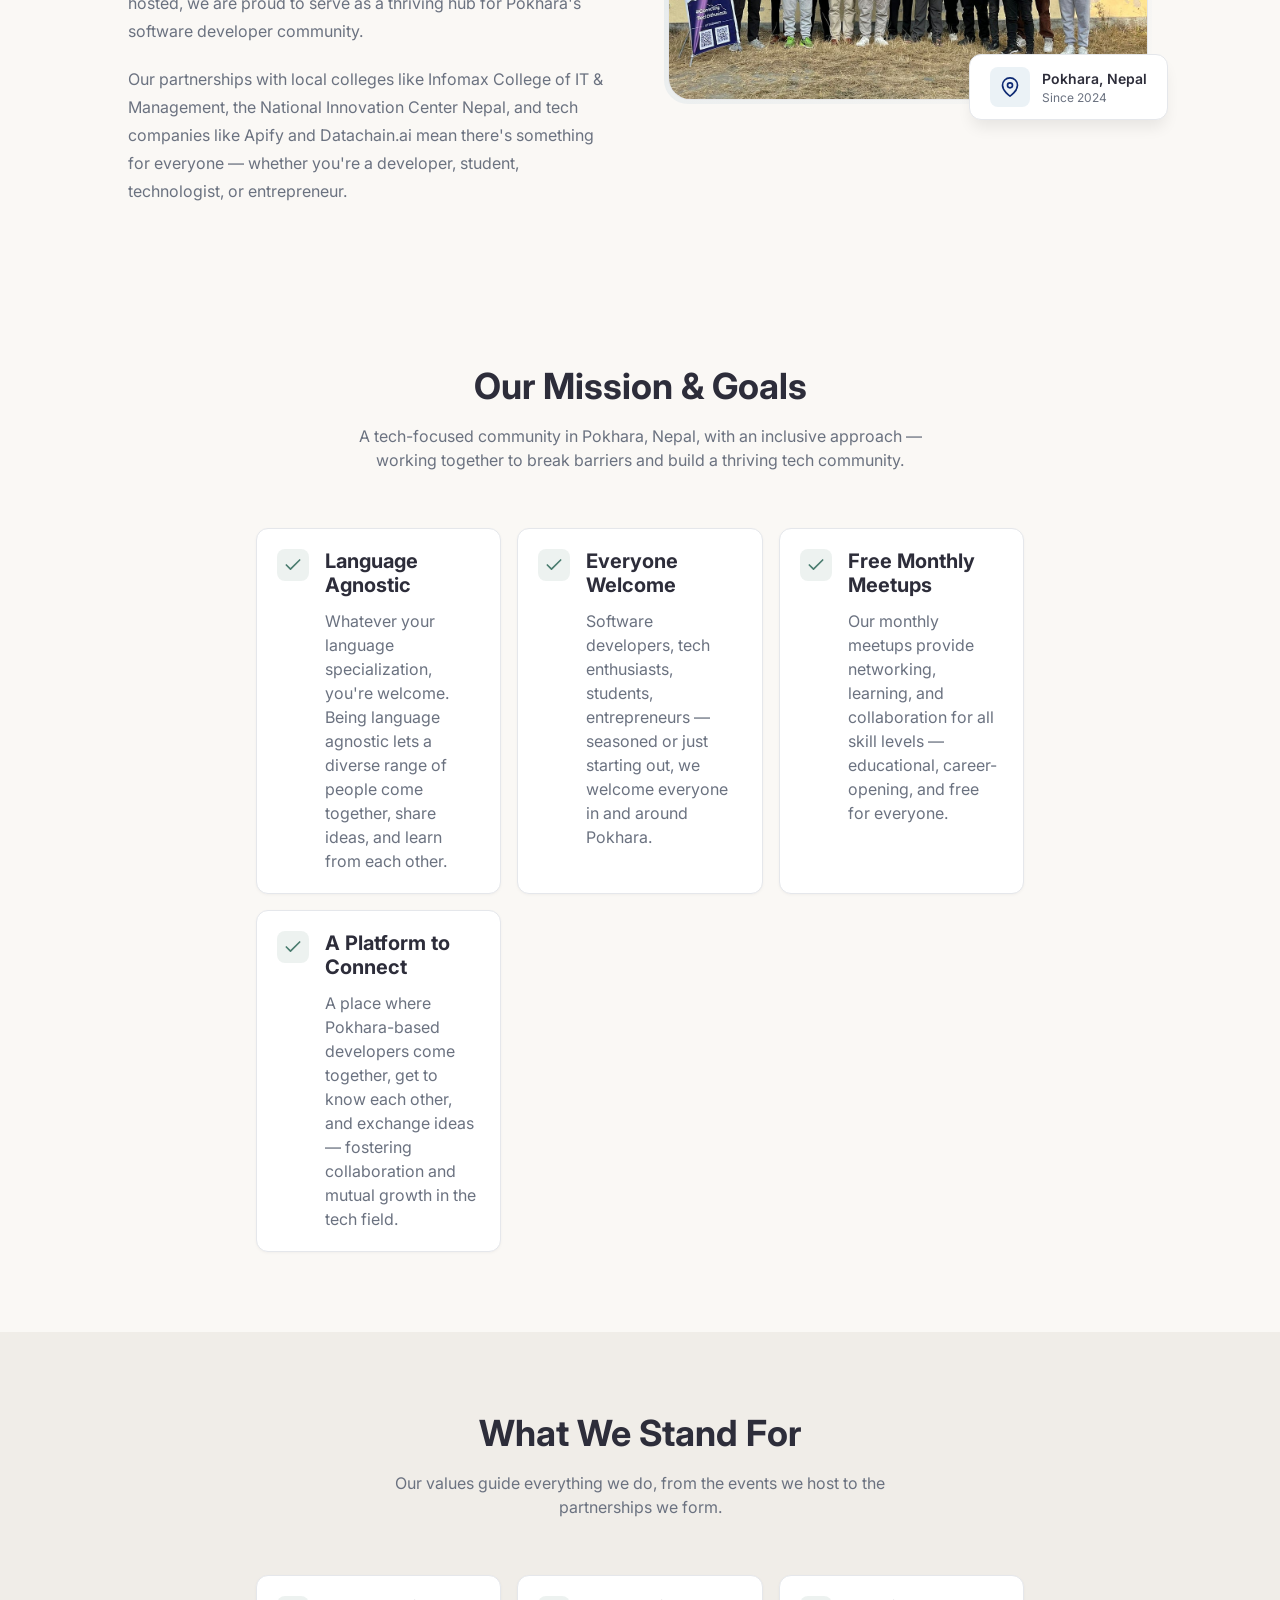
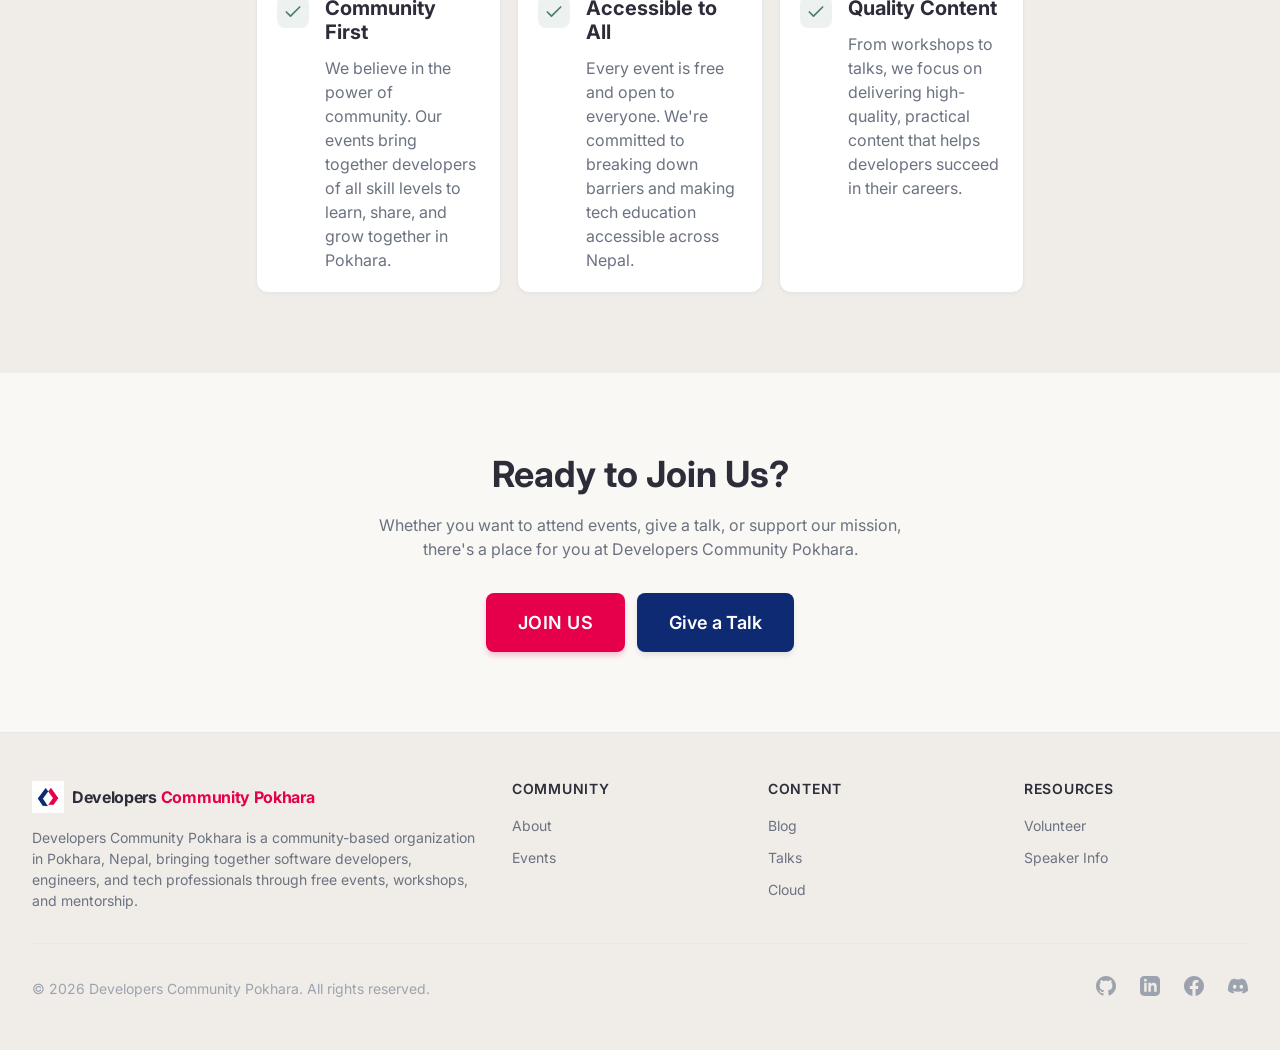
==== commit f195959a: "Add event photo beside stats on about page" ====
--- a/about.html
+++ b/about.html
@@ -124,7 +124,10 @@
   <!-- ===== STATS SECTION ===== -->
   <section class="section section--alt">
     <div class="container">
-      <div class="stats-grid">
+      <div class="stats-photo-v2">
+        <img class="stats-photo-v2__img" src="images/dev_community_pokhara_apify_event.jpeg"
+          alt="Developers Community Pokhara meetup during the Apify event" loading="lazy" />
+        <div class="stats-grid">
         <div class="stat-card">
           <div class="stat-card__icon">
             <svg viewBox="0 0 24 24" fill="none" stroke="currentColor" stroke-width="2" stroke-linecap="round"
@@ -174,6 +177,7 @@
           </div>
           <div class="stat-card__number">100%</div>
           <div class="stat-card__label">Free Events</div>
+        </div>
         </div>
       </div>
     </div>
--- a/css/style.css
+++ b/css/style.css
@@ -2905,6 +2905,33 @@
   margin: 0 auto;
 }
 
+/* --- Stats with photo (about) --- */
+.stats-photo-v2 {
+  display: grid;
+  grid-template-columns: 1fr 1fr;
+  gap: 2rem;
+  align-items: center;
+}
+
+.stats-photo-v2__img {
+  width: 100%;
+  height: 100%;
+  max-height: 420px;
+  object-fit: cover;
+  border-radius: 1.25rem;
+  box-shadow: 0 12px 40px rgba(14, 42, 115, 0.15);
+}
+
+.stats-photo-v2 .stats-grid {
+  grid-template-columns: repeat(2, 1fr);
+}
+
+@media (max-width: 768px) {
+  .stats-photo-v2 {
+    grid-template-columns: 1fr;
+  }
+}
+
 /* --- Stats band --- */
 .stats-v2 {
   background: radial-gradient(ellipse at 80% -30%, #1d3d9e 0%, var(--lake) 45%, var(--lake-dark) 100%);
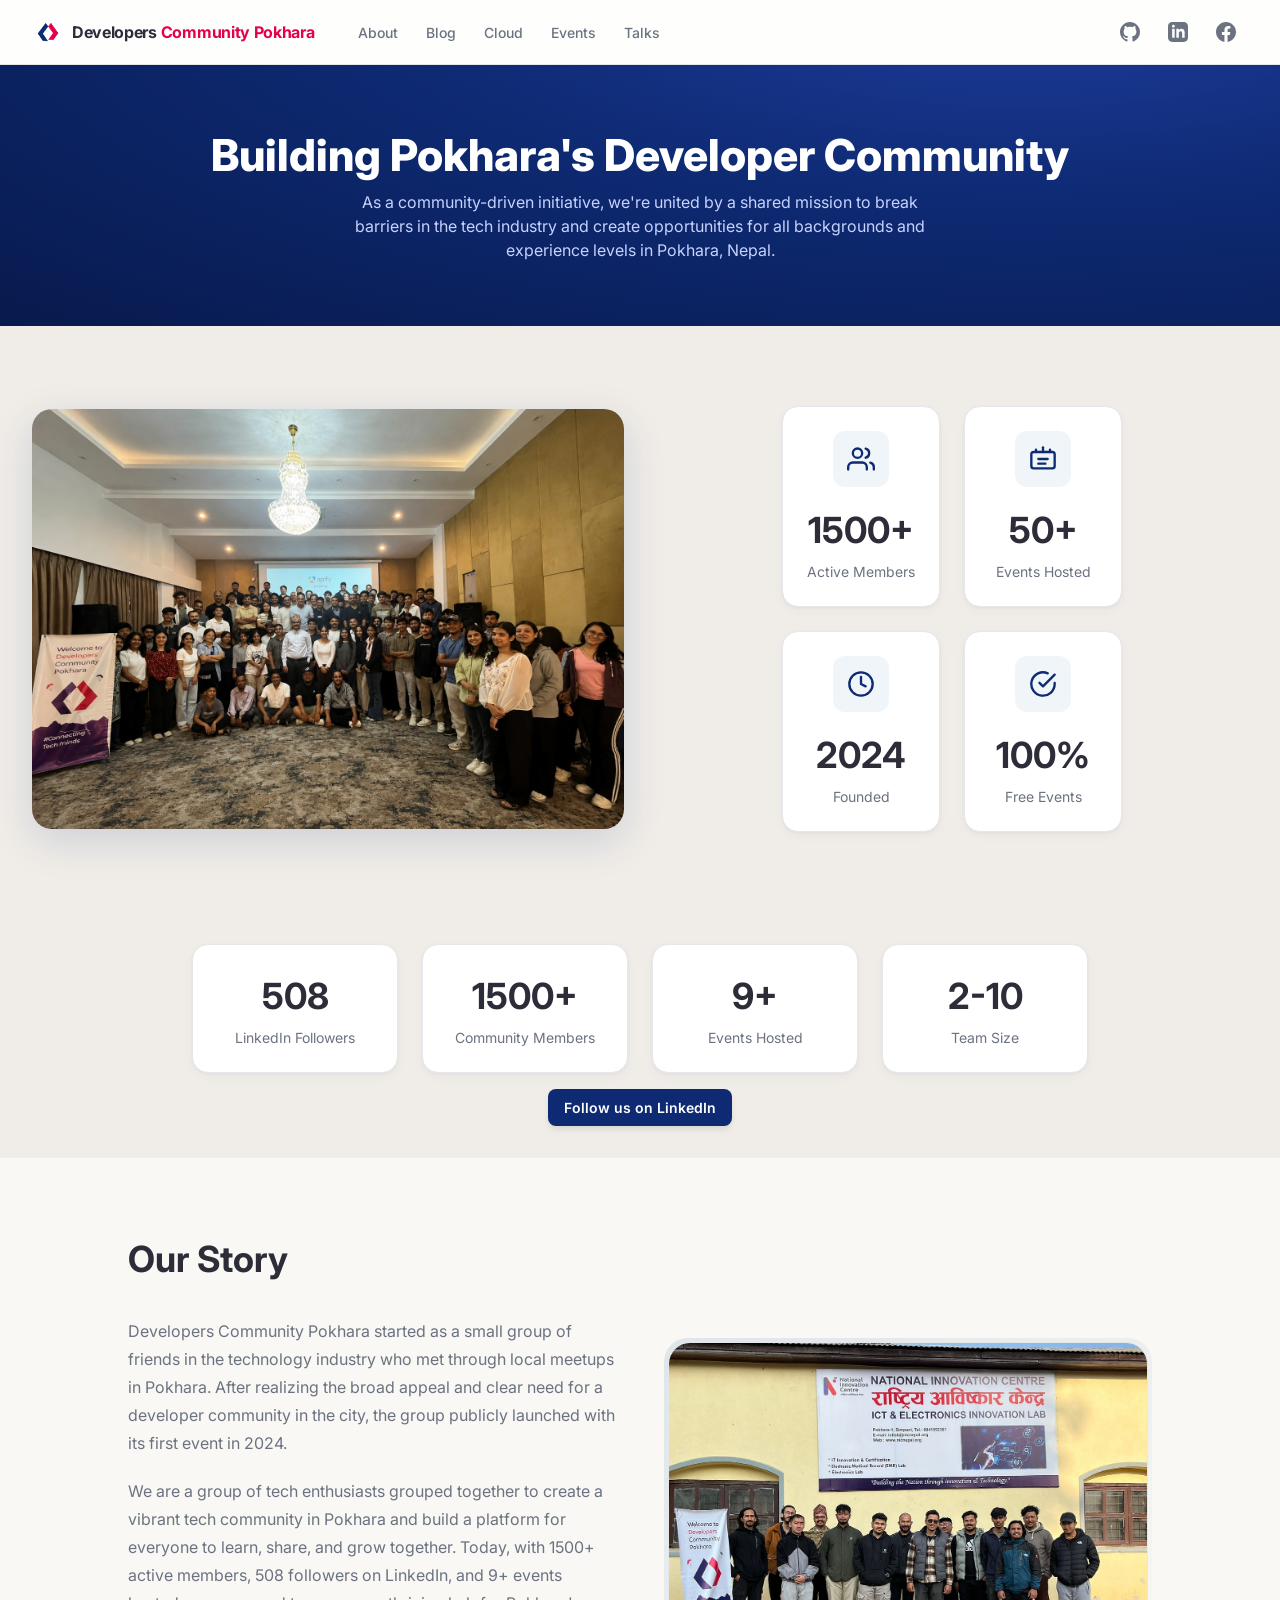
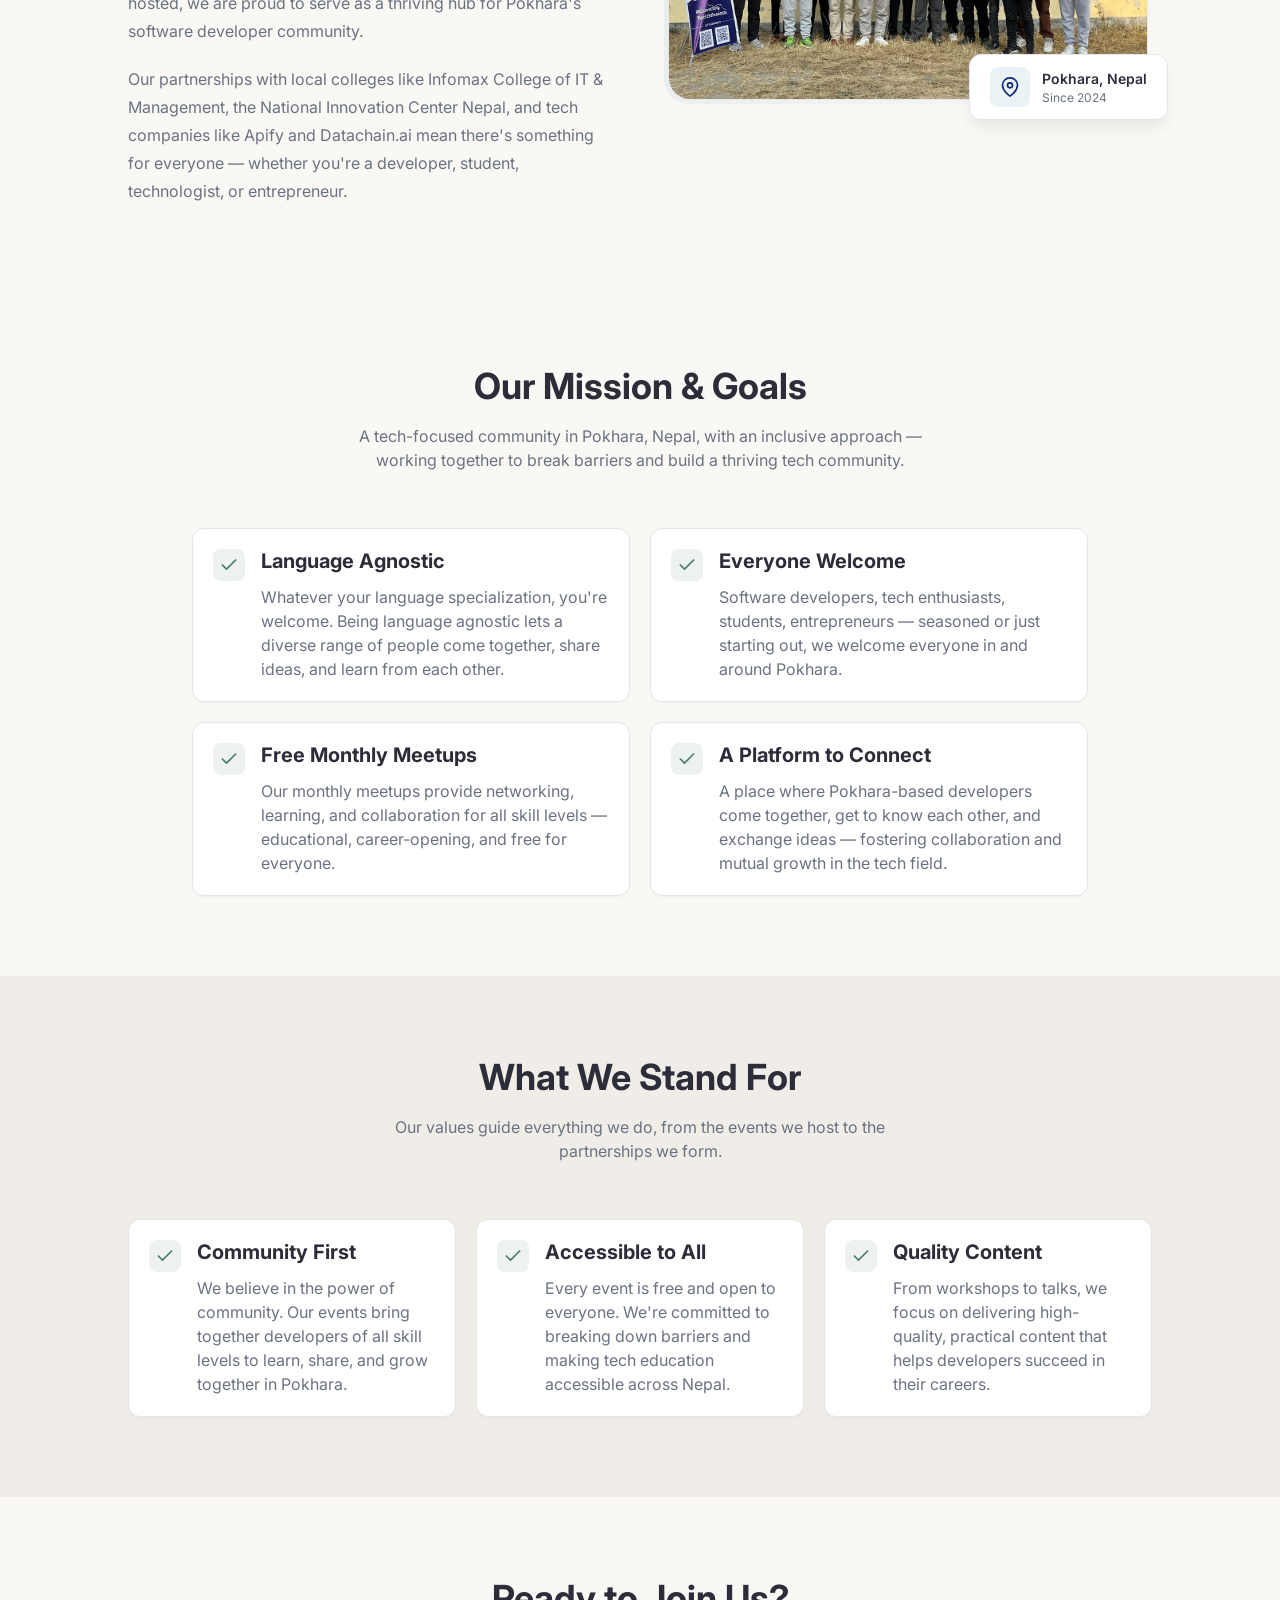
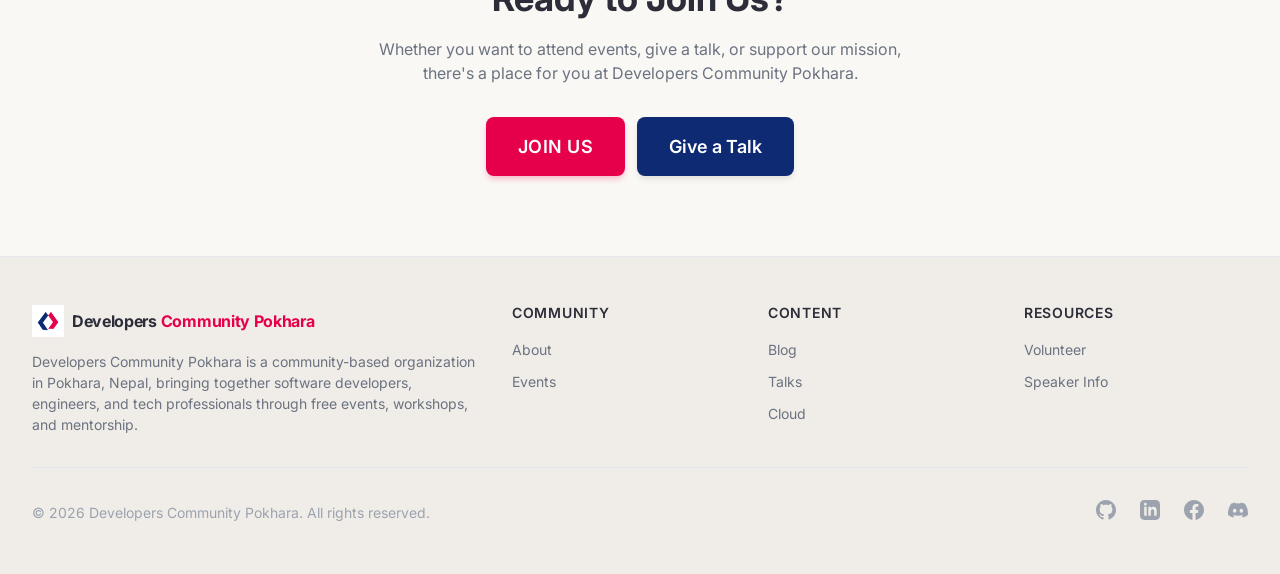
==== commit 8a9a7024: "Fix card grid alignment on about and home" ====
--- a/about.html
+++ b/about.html
@@ -261,7 +261,7 @@
         <p class="section__subtitle">A tech-focused community in Pokhara, Nepal, with an inclusive approach — working
           together to break barriers and build a thriving tech community.</p>
       </div>
-      <div class="values-grid">
+      <div class="values-grid values-grid--2x2">
         <div class="value-card">
           <div class="value-card__check">
             <svg viewBox="0 0 24 24" fill="none" stroke="currentColor" stroke-width="2" stroke-linecap="round"
--- a/css/style.css
+++ b/css/style.css
@@ -844,8 +844,8 @@
 /* --- Values / Impact Grid --- */
 .values-grid {
   display: grid;
-  gap: 1rem;
-  max-width: 48rem;
+  gap: 1.25rem;
+  max-width: 64rem;
   margin: 0 auto;
 }
 
@@ -858,6 +858,11 @@
 @media (min-width: 1024px) {
   .values-grid {
     grid-template-columns: repeat(3, 1fr);
+  }
+
+  .values-grid--2x2 {
+    grid-template-columns: repeat(2, 1fr);
+    max-width: 56rem;
   }
 }
 
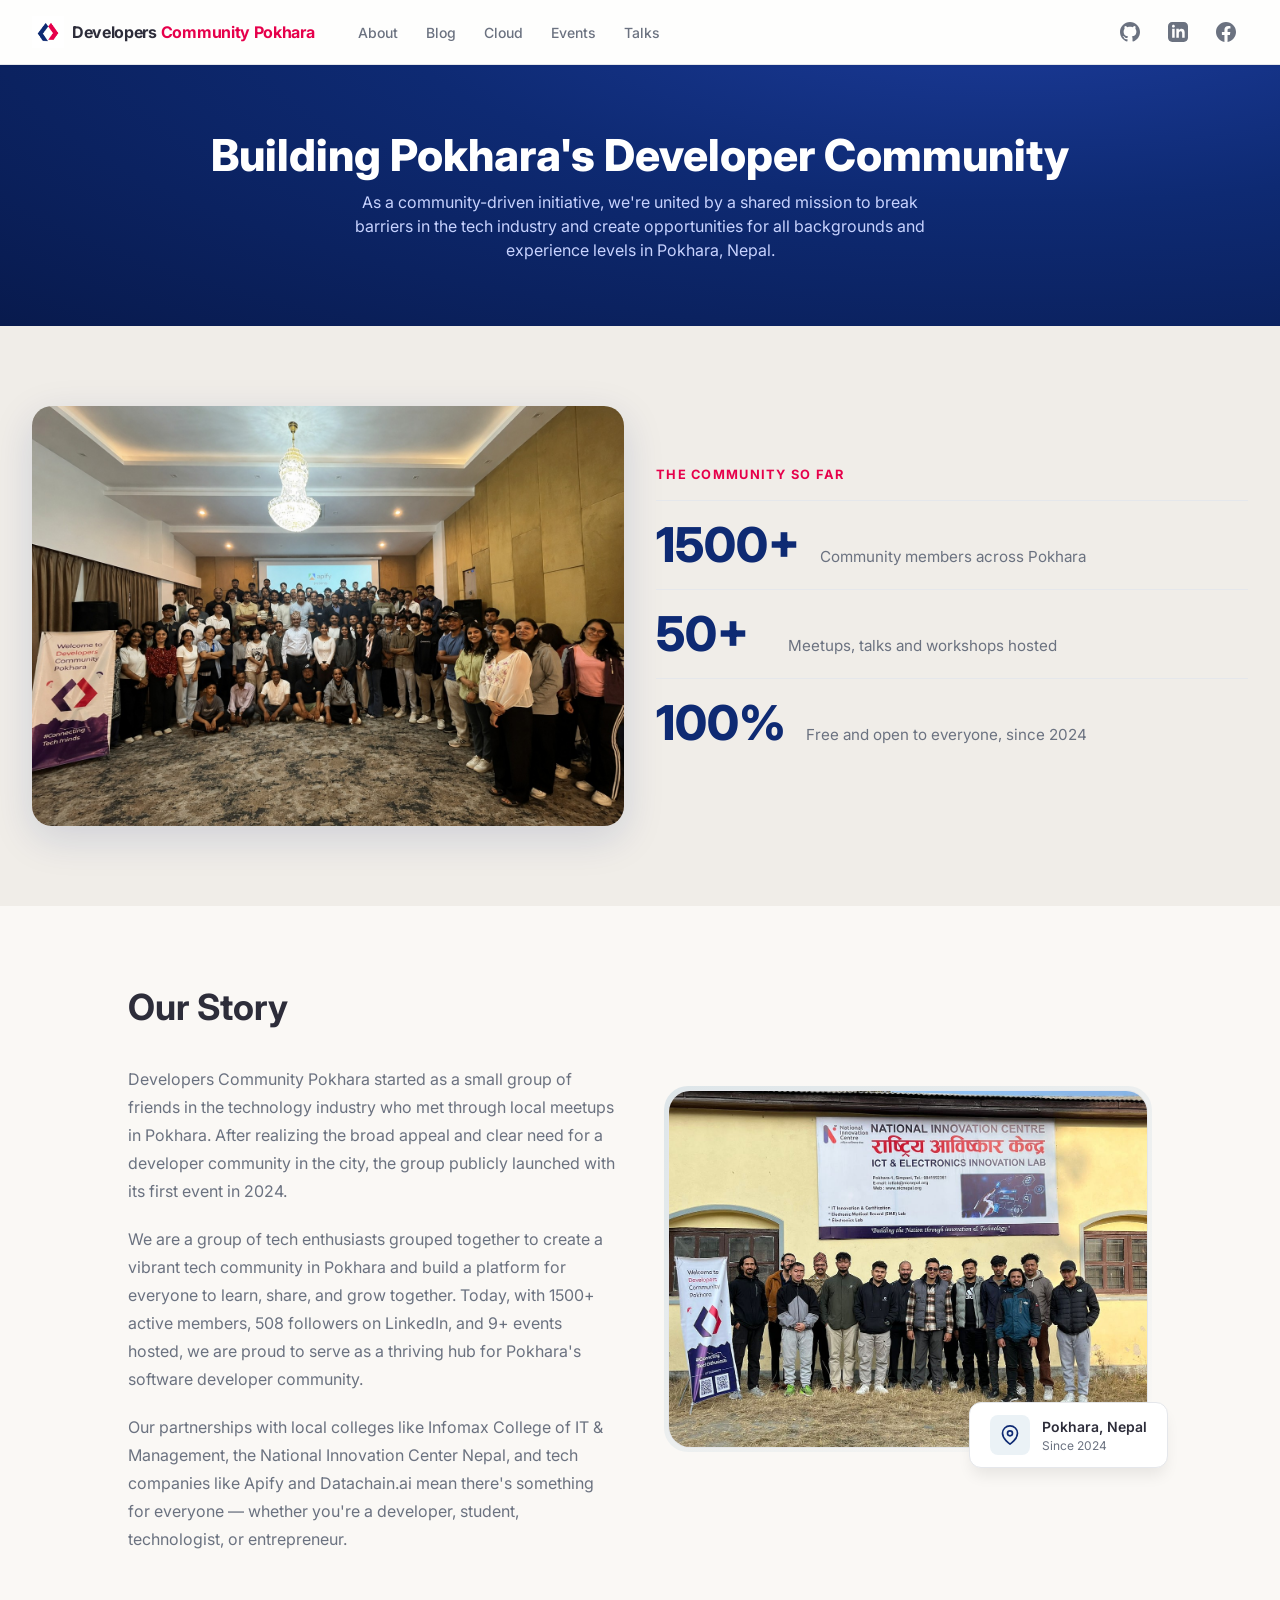
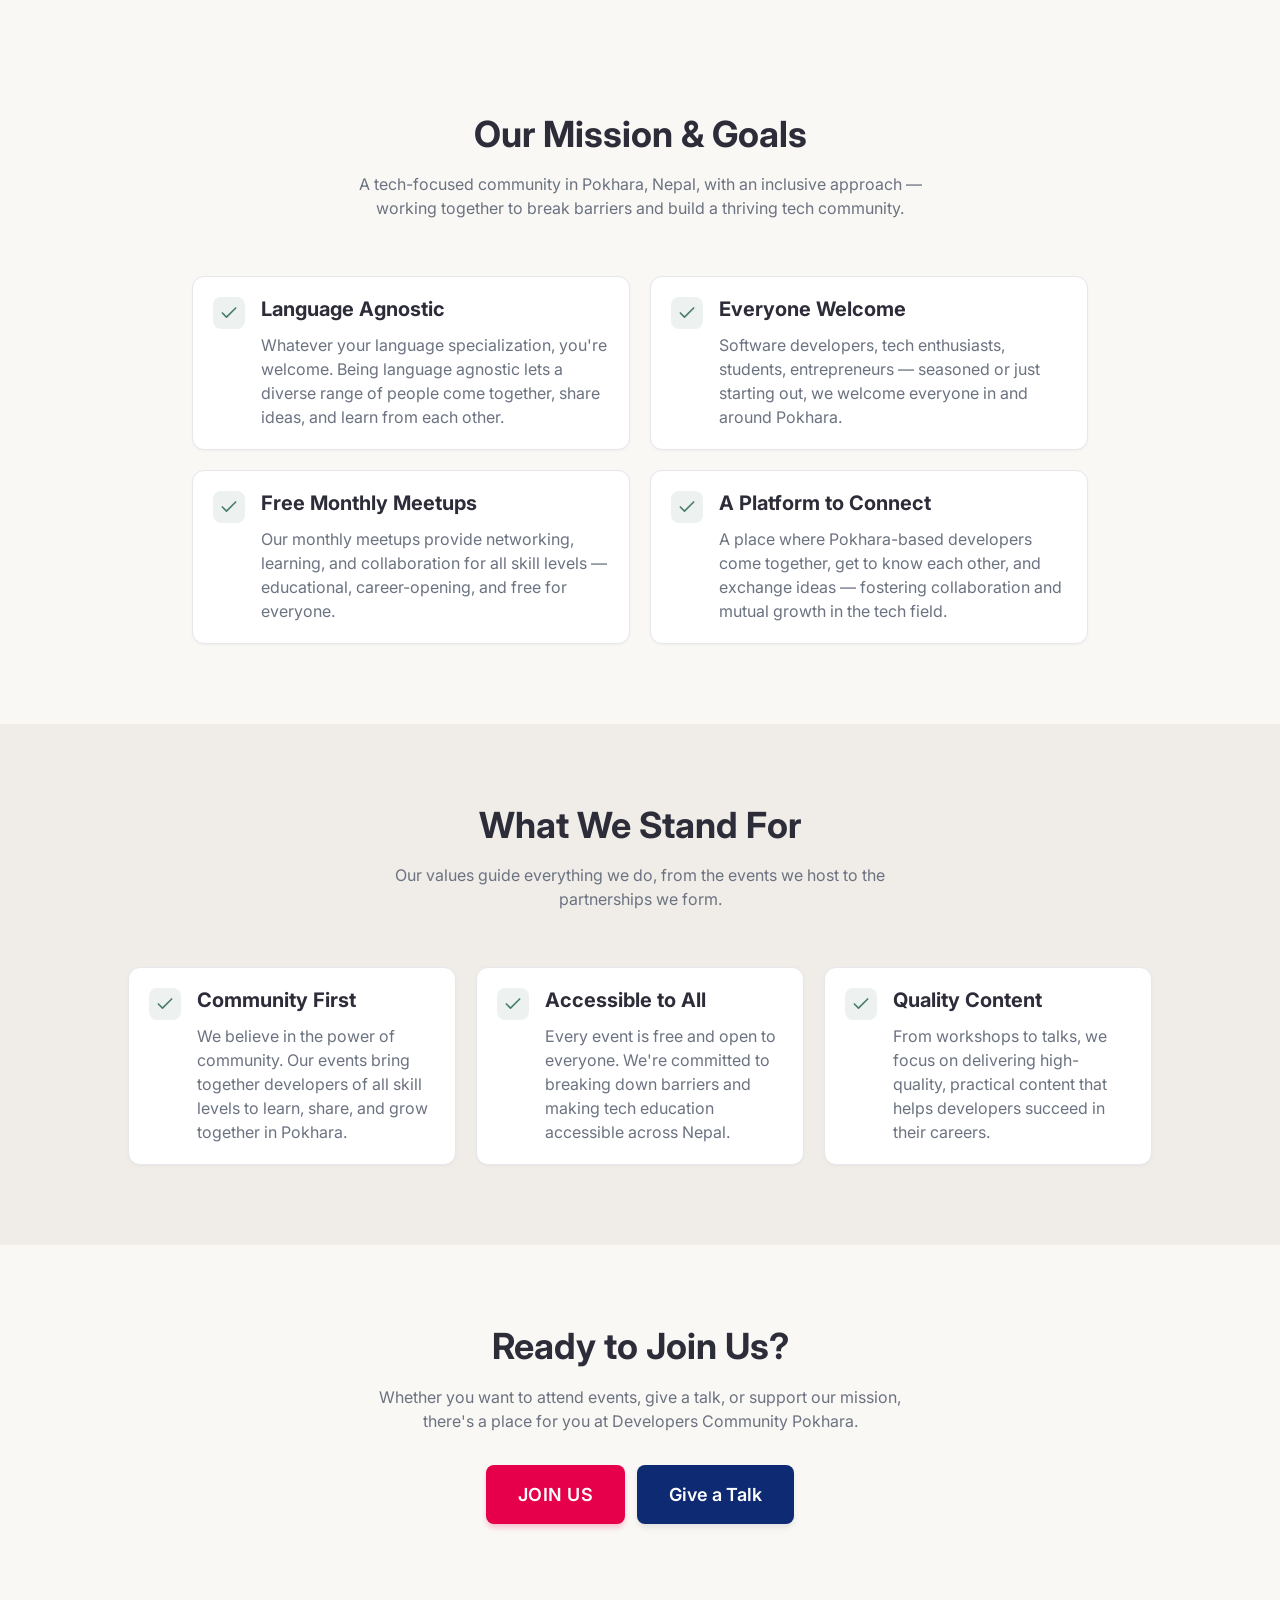
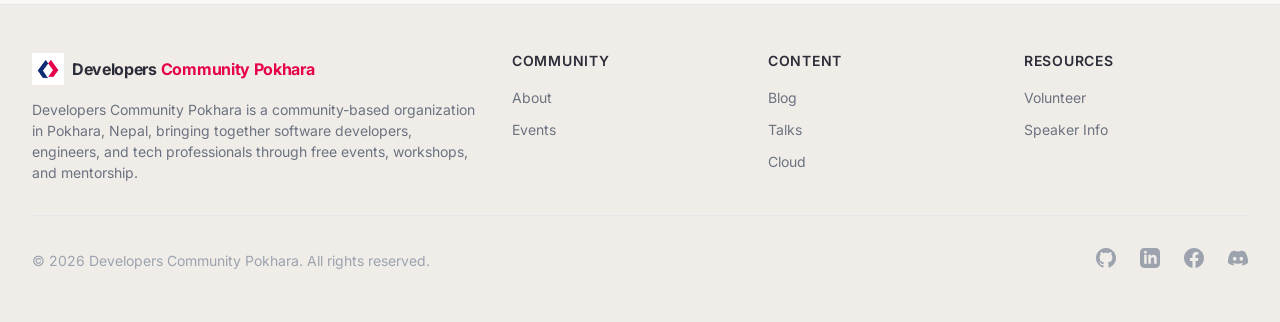
==== commit f81001e8: "Modern inline stats, keep only meaningful numbers" ====
--- a/about.html
+++ b/about.html
@@ -127,86 +127,21 @@
       <div class="stats-photo-v2">
         <img class="stats-photo-v2__img" src="images/dev_community_pokhara_apify_event.jpeg"
           alt="Developers Community Pokhara meetup during the Apify event" loading="lazy" />
-        <div class="stats-grid">
-        <div class="stat-card">
-          <div class="stat-card__icon">
-            <svg viewBox="0 0 24 24" fill="none" stroke="currentColor" stroke-width="2" stroke-linecap="round"
-              stroke-linejoin="round">
-              <path d="M17 21v-2a4 4 0 00-4-4H5a4 4 0 00-4 4v2" />
-              <circle cx="9" cy="7" r="4" />
-              <path d="M23 21v-2a4 4 0 00-3-3.87" />
-              <path d="M16 3.13a4 4 0 010 7.75" />
-            </svg>
-          </div>
-          <div class="stat-card__number">1500+</div>
-          <div class="stat-card__label">Active Members</div>
-        </div>
-        <div class="stat-card">
-          <div class="stat-card__icon">
-            <svg viewBox="0 0 24 24" fill="none" stroke="currentColor" stroke-width="2" stroke-linecap="round"
-              stroke-linejoin="round">
-              <rect x="2" y="6" width="20" height="14" rx="2" />
-              <path d="M12 6V2" />
-              <path d="M6 6V4" />
-              <path d="M18 6V4" />
-              <path d="M8 12h8" />
-              <path d="M8 16h6" />
-            </svg>
-          </div>
-          <div class="stat-card__number">50+</div>
-          <div class="stat-card__label">Events Hosted</div>
-        </div>
-        <div class="stat-card">
-          <div class="stat-card__icon">
-            <svg viewBox="0 0 24 24" fill="none" stroke="currentColor" stroke-width="2" stroke-linecap="round"
-              stroke-linejoin="round">
-              <circle cx="12" cy="12" r="10" />
-              <polyline points="12 6 12 12 16 14" />
-            </svg>
-          </div>
-          <div class="stat-card__number">2024</div>
-          <div class="stat-card__label">Founded</div>
-        </div>
-        <div class="stat-card">
-          <div class="stat-card__icon">
-            <svg viewBox="0 0 24 24" fill="none" stroke="currentColor" stroke-width="2" stroke-linecap="round"
-              stroke-linejoin="round">
-              <path d="M22 11.08V12a10 10 0 11-5.93-9.14" />
-              <polyline points="22 4 12 14.01 9 11.01" />
-            </svg>
-          </div>
-          <div class="stat-card__number">100%</div>
-          <div class="stat-card__label">Free Events</div>
-        </div>
-        </div>
-      </div>
-    </div>
-  </section>
-
-  <!-- ===== COMPANY INFO BAR ===== -->
-  <section class="section section--alt" style="padding: 2rem 0;">
-    <div class="container">
-      <div class="stats-grid">
-        <div class="stat-card">
-          <div class="stat-card__number">508</div>
-          <div class="stat-card__label">LinkedIn Followers</div>
-        </div>
-        <div class="stat-card">
-          <div class="stat-card__number">1500+</div>
-          <div class="stat-card__label">Community Members</div>
-        </div>
-        <div class="stat-card">
-          <div class="stat-card__number">9+</div>
-          <div class="stat-card__label">Events Hosted</div>
-        </div>
-        <div class="stat-card">
-          <div class="stat-card__number">2-10</div>
-          <div class="stat-card__label">Team Size</div>
-        </div>
-      </div>
-      <div class="text-center mt-4">
-        <a href="https://www.linkedin.com/company/developers-community-pokhara" target="_blank"
-          rel="noopener noreferrer" class="td-button td-button--secondary td-button--sm">Follow us on LinkedIn</a>
+        <div class="stats-inline-v2">
+          <p class="stats-inline-v2__lead">The community so far</p>
+          <div class="stats-inline-v2__item">
+            <div class="stats-inline-v2__number">1500+</div>
+            <div class="stats-inline-v2__label">Community members across Pokhara</div>
+          </div>
+          <div class="stats-inline-v2__item">
+            <div class="stats-inline-v2__number">50+</div>
+            <div class="stats-inline-v2__label">Meetups, talks and workshops hosted</div>
+          </div>
+          <div class="stats-inline-v2__item">
+            <div class="stats-inline-v2__number">100%</div>
+            <div class="stats-inline-v2__label">Free and open to everyone, since 2024</div>
+          </div>
+        </div>
       </div>
     </div>
   </section>
--- a/css/style.css
+++ b/css/style.css
@@ -2927,8 +2927,40 @@
   box-shadow: 0 12px 40px rgba(14, 42, 115, 0.15);
 }
 
-.stats-photo-v2 .stats-grid {
-  grid-template-columns: repeat(2, 1fr);
+.stats-inline-v2 {
+  display: flex;
+  flex-direction: column;
+  justify-content: center;
+}
+
+.stats-inline-v2__lead {
+  font-size: 0.8rem;
+  font-weight: 700;
+  text-transform: uppercase;
+  letter-spacing: 0.1em;
+  color: var(--crimson);
+  margin-bottom: 1rem;
+}
+
+.stats-inline-v2__item {
+  display: flex;
+  align-items: baseline;
+  gap: 1.25rem;
+  padding: 1.25rem 0;
+  border-top: 1px solid var(--border);
+}
+
+.stats-inline-v2__number {
+  font-size: clamp(2.25rem, 4vw, 3rem);
+  font-weight: 800;
+  line-height: 1;
+  color: var(--lake);
+  min-width: 7rem;
+}
+
+.stats-inline-v2__label {
+  color: var(--text-secondary);
+  font-size: 0.95rem;
 }
 
 @media (max-width: 768px) {
